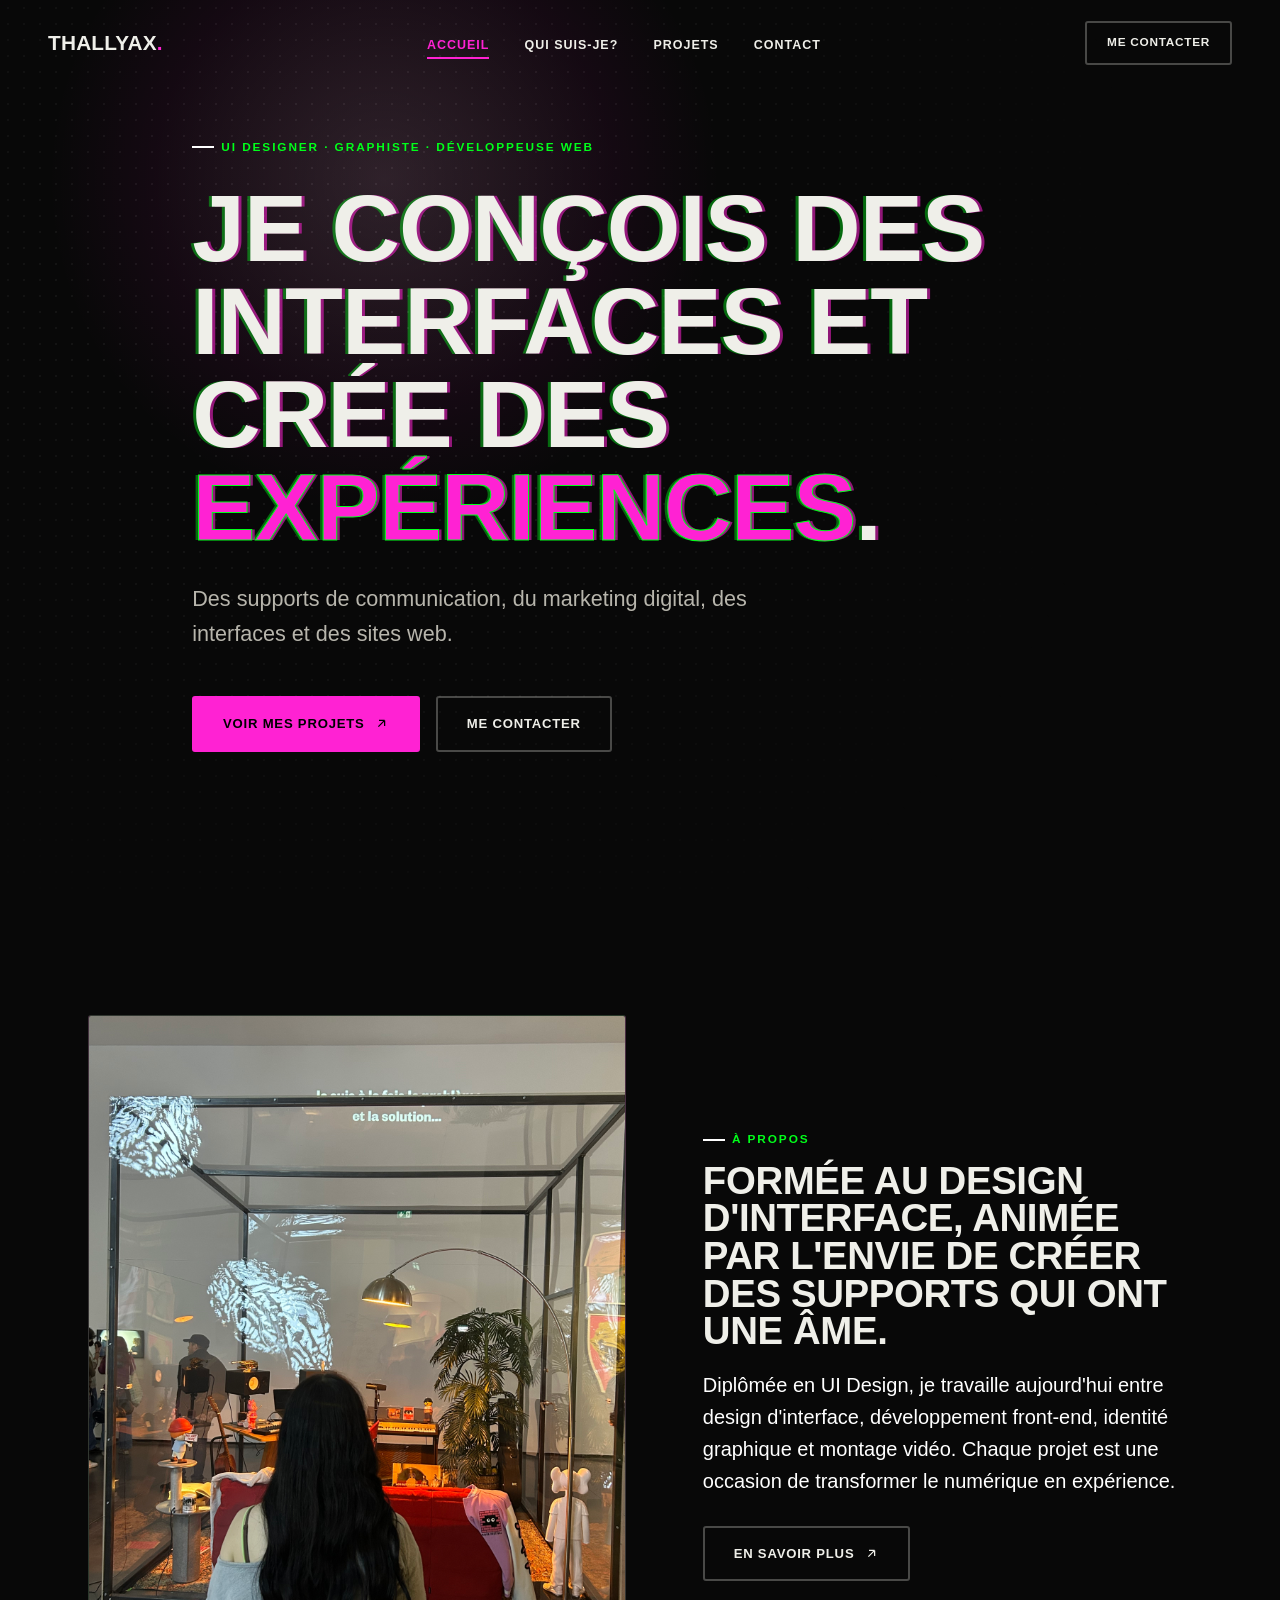
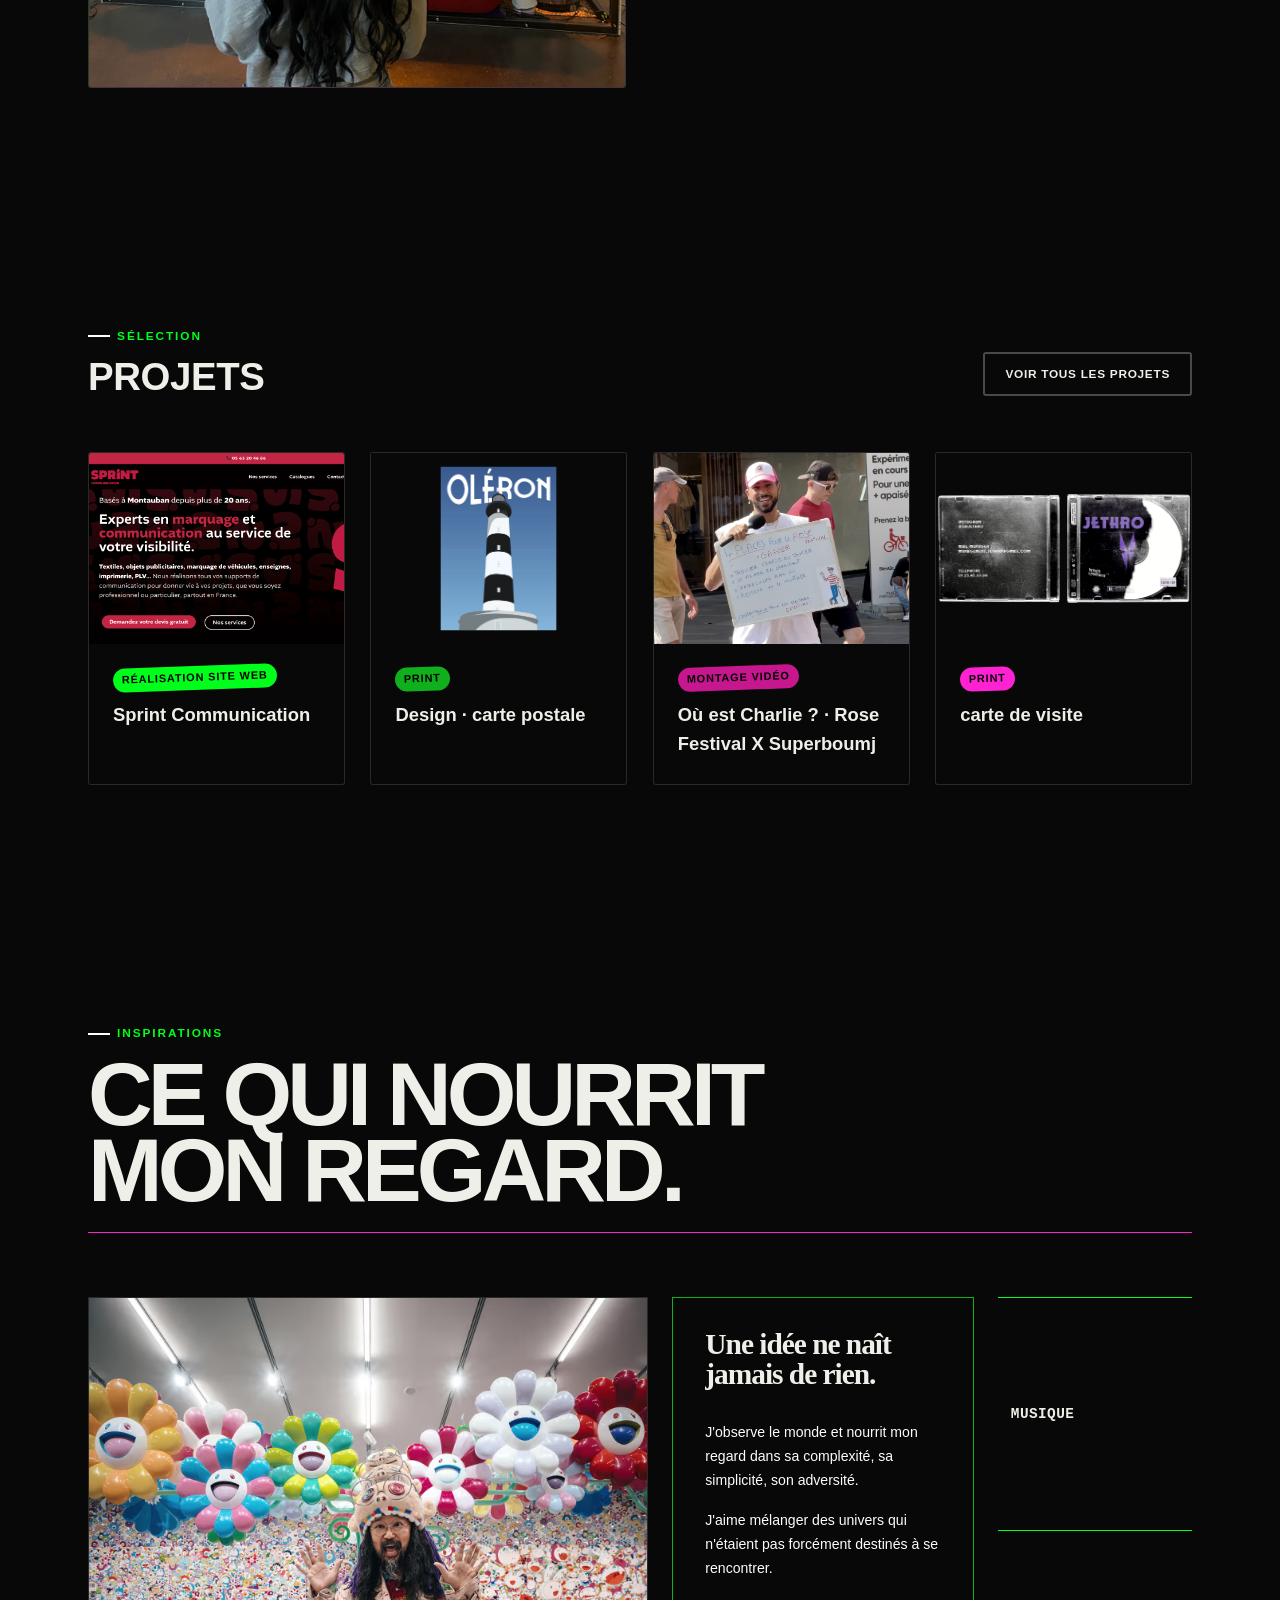
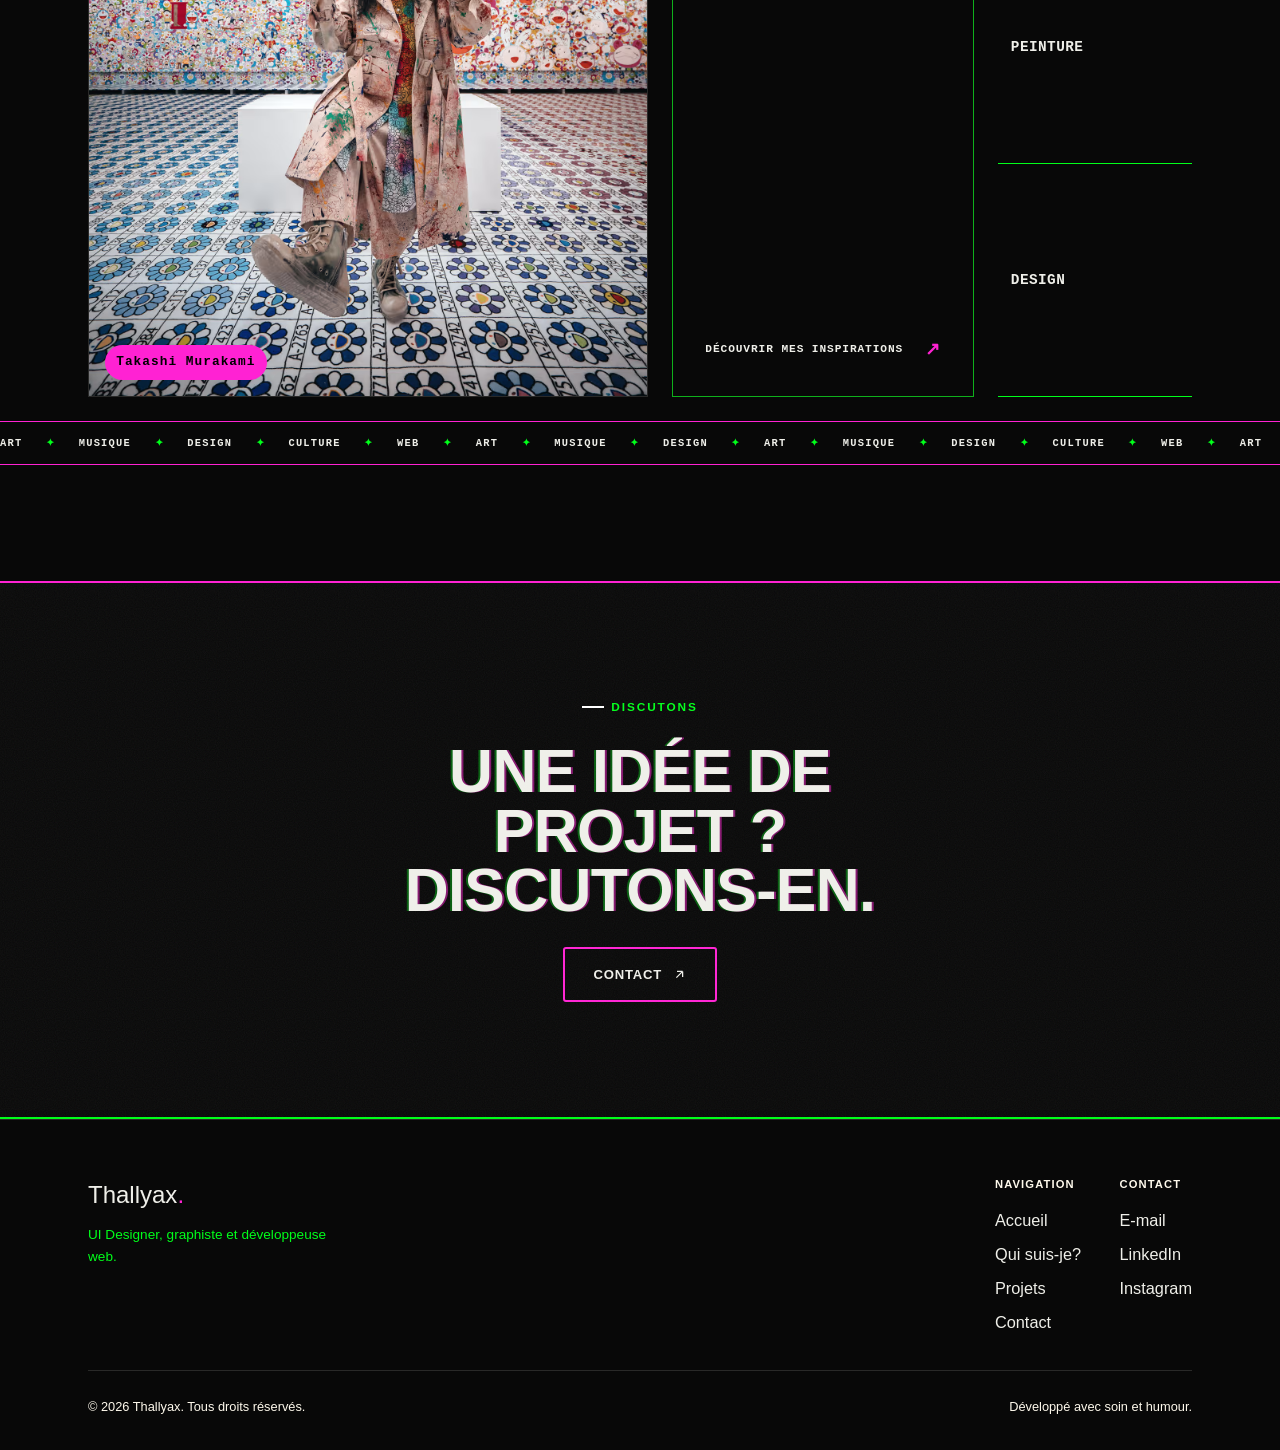
==== index.html @ d6ed9d8e "Initial commit" ====
<!doctype html>
<html lang="fr">
  <head>
    <meta charset="UTF-8" />
    <meta name="viewport" content="width=device-width, initial-scale=1.0" />
    <title>THALLYAX. — UI Designer & Créatrice digitale</title>
    <meta
      name="description"
      content="Portfolio de Thallyax, UI Designer, graphiste et développeuse web. Sites vitrines, identités visuelles, montage vidéo — je conçois des expériences digitales intuitives et vivantes."
    />
    <link rel="icon" href="data:," />
    <link rel="preconnect" href="https://fonts.googleapis.com" />
    <link rel="preconnect" href="https://fonts.gstatic.com" crossorigin />
    <link
      href="https://fonts.googleapis.com/css2?family=Fraunces:opsz,wght@9..144,400;9..144,500;9..144,600&family=Inter:wght@400;500;600;700&family=Space+Mono:wght@400;700&display=swap"
      rel="stylesheet"
    />
    <link rel="stylesheet" href="css/style.css" />
  </head>
  <body>
    <!-- ============================== NAVIGATION ============================== -->
    <header class="nav">
      <a href="index.html" class="nav-logo">THALLYAX<span>.</span></a>
      <nav aria-label="Navigation principale">
        <ul class="nav-links">
          <li><a href="index.html" aria-current="page">Accueil</a></li>
          <li><a href="qui-je-suis.html">Qui suis-je?</a></li>
          <li><a href="projets.html">Projets</a></li>
          <li><a href="contact.html">Contact</a></li>
        </ul>
      </nav>
      <div class="nav-cta">
        <a href="contact.html" class="btn btn-ghost btn-sm">Me contacter</a>
      </div>
      <button
        class="nav-burger"
        aria-label="Ouvrir le menu"
        aria-expanded="false"
      >
        <span></span><span></span><span></span>
      </button>
    </header>

    <main>
      <!-- ============================== HERO ============================== -->
      <section class="hero">
        <div class="hero-spotlight" aria-hidden="true"></div>
        <div class="wrap">
          <p class="eyebrow hero-kicker">
            UI Designer · Graphiste · Développeuse web
          </p>
          <h1 class="display hero-title">
            Je conçois des interfaces et crée des <em>expériences</em>.
          </h1>
          <p class="hero-sub">
            Des supports de communication, du marketing digital, des interfaces
            et des sites web.
          </p>
          <div class="hero-actions">
            <a href="projets.html" class="btn btn-primary">
              Voir mes projets
              <svg
                viewBox="0 0 24 24"
                fill="none"
                stroke="currentColor"
                stroke-width="2"
              >
                <path d="M7 17L17 7M17 7H8M17 7V16" />
              </svg>
            </a>
            <a href="contact.html" class="btn btn-ghost">Me contacter</a>
          </div>
        </div>
      </section>

      <!-- ============================== À PROPOS (résumé) ============================== -->
      <section data-reveal>
        <div class="wrap about-summary">
          <div class="about-summary-figure">
            <img
              src="assets/images/portrait.jpeg"
              alt="Portrait de Thallyax"
              class="about-summary-photo"
            />
          </div>
          <div>
            <p class="eyebrow">À propos</p>
            <h2
              class="display"
              style="font-size: var(--fs-h2); margin-top: 0.8rem"
            >
              Formée au design d'interface, animée par l'envie de créer des
              supports qui ont une âme.
            </h2>
            <p class="lede" style="margin-top: 1.2rem">
              Diplômée en UI Design, je travaille aujourd'hui entre design
              d'interface, développement front-end, identité graphique et
              montage vidéo. Chaque projet est une occasion de transformer le
              numérique en expérience.
            </p>
            <a
              href="qui-je-suis.html"
              class="btn btn-ghost"
              style="margin-top: 1.8rem"
            >
              En savoir plus
              <svg
                viewBox="0 0 24 24"
                fill="none"
                stroke="currentColor"
                stroke-width="2"
              >
                <path d="M7 17L17 7M17 7H8M17 7V16" />
              </svg>
            </a>
          </div>
        </div>
      </section>

      <section class="section-alt" data-reveal>
        <div class="wrap">
          <div class="section-head split">
            <div>
              <p class="eyebrow">Sélection</p>
              <h2
                class="display"
                style="font-size: var(--fs-h2); margin-top: 0.8rem"
              >
                Projets
              </h2>
            </div>
            <a href="projets.html" class="btn btn-ghost btn-sm"
              >Voir tous les projets</a
            >
          </div>

          <div class="grid-4" data-reveal-stagger>
            <a href="projets.html?cat=web" class="card">
              <div class="card-media">
                <img
                  loading="lazy"
                  src="assets/images/web-1.png"
                  alt=""
                  onerror="
                    this.parentElement.innerHTML =
                      '<span class=\'img-placeholder\'>Visuel projet<br>Site web 1</span>'
                  "
                />
              </div>
              <div class="card-body">
                <span class="card-cat">Réalisation site web</span>
                <h3 class="card-title">Sprint Communication</h3>
              </div>
            </a>
            <a href="projets.html?cat=graphisme" class="card">
              <div class="card-media">
                <img
                  loading="lazy"
                  src="assets/images/graph-4.png"
                  alt=""
                  onerror="
                    this.parentElement.innerHTML =
                      '<span class=\'img-placeholder\'>Visuel projet<br>Site web 2</span>'
                  "
                />
              </div>
              <div class="card-body">
                <span class="card-cat-print">Print</span>
                <h3 class="card-title">Design · carte postale</h3>
              </div>
            </a>
            <a href="projets.html?cat=video" class="card">
              <div class="card-media">
                <img
                  loading="lazy"
                  src="assets/images/video-1.jpg"
                  alt=""
                  onerror="
                    this.parentElement.innerHTML =
                      '<span class=\'img-placeholder\'>Visuel<br>projet graphique</span>'
                  "
                />
              </div>
              <div class="card-body">
                <span class="card-cat-montage">Montage vidéo</span>
                <h3 class="card-title">
                  Où est Charlie ? · Rose Festival X Superboumj
                </h3>
              </div>
            </a>
            <a href="projets.html?cat=special" class="card">
              <div class="card-media">
                <img
                  loading="lazy"
                  src="assets/images/special-1.png"
                  alt=""
                  onerror="
                    this.parentElement.innerHTML =
                      '<span class=\'img-placeholder\'>Visuel<br>projet spécial</span>'
                  "
                />
              </div>
              <div class="card-body">
                <span class="card-cat-cdv">Print</span>
                <h3 class="card-title">carte de visite</h3>
              </div>
            </a>
          </div>
        </div>
      </section>

      <!-- ============================== MON UNIVERS ============================== -->
      <section class="home-inspirations" data-reveal>
        <div class="wrap">
          <div class="home-insp-top">
            <div>
              <p class="eyebrow">Inspirations</p>

              <h2 class="display home-insp-title">
                Ce qui nourrit<br />
                mon regard.
              </h2>
            </div>
          </div>

          <div class="home-insp-content">
            <div class="home-insp-main">
              <img
                src="assets/images/insp-murakami.png"
                alt="Œuvre de Takashi Murakami"
                loading="lazy"
              />

              <span class="home-insp-label">Takashi Murakami</span>
            </div>
            <div class="home-insp-text">
              <p class="home-insp-kicker">Une idée ne naît jamais de rien.</p>

              <p>
                J'observe le monde et nourrit mon regard dans sa complexité, sa
                simplicité, son adversité.
              </p>

              <p>
                J'aime mélanger des univers qui n'étaient pas forcément destinés
                à se rencontrer.
              </p>

              <a href="qui-je-suis.html#mon-univers" class="home-insp-button">
                Découvrir mes inspirations
                <span>↗</span>
              </a>
            </div>

            <div class="home-insp-list">
              <div class="home-insp-ref">
                <strong>Musique</strong>
              </div>

              <div class="home-insp-ref">
                <strong>Peinture</strong>
              </div>

              <div class="home-insp-ref">
                <strong>Design</strong>
              </div>
            </div>
          </div>

          <div class="home-insp-marquee">
            <div>
              ART <span>✦</span> MUSIQUE <span>✦</span> DESIGN
              <span>✦</span> CULTURE <span>✦</span> WEB <span>✦</span> ART
              <span>✦</span> MUSIQUE <span>✦</span> DESIGN <span>✦</span> ART
              <span>✦</span> MUSIQUE <span>✦</span> DESIGN
              <span>✦</span> CULTURE <span>✦</span> WEB <span>✦</span> ART
              <span>✦</span> MUSIQUE <span>✦</span> DESIGN <span>✦</span> ART
              <span>✦</span> MUSIQUE <span>✦</span> DESIGN
              <span>✦</span> CULTURE <span>✦</span> WEB <span>✦</span> ART
              <span>✦</span> MUSIQUE <span>✦</span> DESIGN <span>✦</span> ART
              <span>✦</span> MUSIQUE <span>✦</span> DESIGN
              <span>✦</span> CULTURE <span>✦</span> WEB <span>✦</span> ART
              <span>✦</span> MUSIQUE <span>✦</span> DESIGN <span>✦</span>
            </div>
          </div>
        </div>
      </section>

      <!-- ============================== CONTACT RAPIDE ============================== -->
      <section class="section-dark grain" data-reveal>
        <div class="wrap cta-block">
          <p class="eyebrow">Discutons</p>
          <h2 class="display">Une idée de projet ?<br />Discutons-en.</h2>
          <a
            href="contact.html"
            class="btn btn-primary"
            style="background: var(--accent); color: var(--ink)"
          >
            Contact
            <svg
              viewBox="0 0 24 24"
              fill="none"
              stroke="currentColor"
              stroke-width="2"
            >
              <path d="M7 17L17 7M17 7H8M17 7V16" />
            </svg>
          </a>
        </div>
      </section>
    </main>

    <!-- ============================== FOOTER ============================== -->
    <footer class="footer">
      <div class="wrap">
        <div class="footer-top">
          <div>
            <p class="footer-logo">Thallyax<span>.</span></p>
            <p
              style="
                color: var(--green);
                font-size: 0.85rem;
                margin-top: 0.6rem;
                max-width: 32ch;
              "
            >
              UI Designer, graphiste et développeuse web.
            </p>
          </div>
          <div class="footer-links">
            <div class="footer-col">
              <h4>Navigation</h4>
              <ul>
                <li><a href="index.html">Accueil</a></li>
                <li><a href="qui-je-suis.html">Qui suis-je?</a></li>
                <li><a href="projets.html">Projets</a></li>
                <li><a href="contact.html">Contact</a></li>
              </ul>
            </div>
            <div class="footer-col">
              <h4>Contact</h4>
              <ul>
                <!-- 🔧 Remplacer par vos liens réels -->
                <li><a href="mailto:thallyaer@gmail.com">E-mail</a></li>
                <li>
                  <a
                    href="https://linkedin.com/in/thallya-romero"
                    target="_blank"
                    rel="noopener"
                    >LinkedIn</a
                  >
                </li>
                <li>
                  <a
                    href="https://instagram.com/thally4x"
                    target="_blank"
                    rel="noopener"
                    >Instagram</a
                  >
                </li>
              </ul>
            </div>
          </div>
        </div>
        <div class="footer-bottom">
          <span>© <span id="year"></span> Thallyax. Tous droits réservés.</span>
          <span>Développé avec soin et humour.</span>
        </div>
      </div>
    </footer>

    <script src="js/main.js"></script>
  </body>
</html>
---- css/style.css ----
/* -------------------------------------------------------------------- */
/* 1. VARIABLES                                                          */
/* -------------------------------------------------------------------- */
:root {
  /* Fonds */
  --bg: #080808;
  --bg-alt: #080808;
  --panel: #080808;
  --panel-2: #080808;

  /* Texte */
  --ink: #efefe9;
  --ink-soft: #b7b5ac;
  --gray: #fef9ec;
  --line: rgba(239, 239, 233, 0.14);
  --line-strong: rgba(239, 239, 233, 0.28);
  --white: #ffffff;
  --black: #000000;

  /* Accents  */
  --pink: #ff22d3;
  --pink-dim: #c6178f;
  --green: #00ff1a;
  --green-dim: #0fb01b;

  /* Typo */
  --font-display: "Patriot", sans-serif;
  --font-body: "Nunito Sans", sans-serif;

  /* Échelle */
  --fs-hero: clamp(2.8rem, 7.4vw, 6.6rem);
  --fs-h1: clamp(2.3rem, 4.8vw, 3.8rem);
  --fs-h2: clamp(1.7rem, 3vw, 2.5rem);
  --fs-body: 1.02rem;
  --fs-small: 0.85rem;

  --radius: 3px;
  --container: 1200px;
  --gutter: clamp(1.25rem, 5vw, 3rem);
  --section-pad: clamp(4rem, 9vw, 7.5rem);

  --ease: cubic-bezier(0.22, 0.68, 0.1, 1);
  --dur-s: 0.3s;
  --dur-m: 0.6s;
  --dur-l: 1s;
}

*,
*::before,
*::after {
  box-sizing: border-box;
}
html {
  scroll-behavior: smooth;
}
body {
  margin: 0;
  background: var(--bg);
  color: var(--ink);
  font-family: var(--font-body);
  font-size: var(--fs-body);
  line-height: 1.6;
  -webkit-font-smoothing: antialiased;
  overflow-x: hidden;
}
img {
  max-width: 100%;
  display: block;
}
a {
  color: inherit;
  text-decoration: none;
}
ul {
  list-style: none;
  margin: 0;
  padding: 0;
}
button {
  font-family: inherit;
  cursor: pointer;
  background: none;
  border: none;
  color: inherit;
}
input,
textarea {
  font-family: inherit;
  font-size: inherit;
}
h1,
h2,
h3,
h4,
p,
figure {
  margin: 0;
}

a:focus-visible,
button:focus-visible,
[tabindex]:focus-visible {
  outline: 2px solid var(--green);
  outline-offset: 3px;
}

::selection {
  background: var(--pink);
  color: var(--black);
}

/* -------------------------------------------------------------------- */
/* 3. TYPOGRAPHIE                                                        */
/* -------------------------------------------------------------------- */
.display {
  font-family: var(--font-display);
  font-weight: 700;
  text-transform: uppercase;
  letter-spacing: -0.01em;
  line-height: 0.98;
}
.eyebrow {
  font-family: var(--font-body);
  font-weight: 800;
  font-size: 0.74rem;
  text-transform: uppercase;
  letter-spacing: 0.16em;
  color: var(--green);
  display: inline-flex;
  align-items: center;
  gap: 0.6em;
}
.eyebrow::before {
  content: "";
  width: 22px;
  height: 2px;
  background: var(--white);
}
.lede {
  font-size: clamp(1.05rem, 1.6vw, 1.25rem);
  color: var(--white);
  font-weight: 500;
}
.text-gray {
  color: var(--gray);
}

/* -------------------------------------------------------------------- */
/* 4. LAYOUT UTILITAIRES                                                 */
/* -------------------------------------------------------------------- */
.wrap {
  max-width: var(--container);
  margin-inline: auto;
  padding-inline: var(--gutter);
}
section {
  padding-block: var(--section-pad);
}
.section-head {
  display: flex;
  flex-direction: column;
  gap: 0.9rem;
  margin-bottom: clamp(2.2rem, 5vw, 3.5rem);
  max-width: 640px;
}
.section-head.split {
  flex-direction: row;
  align-items: flex-end;
  justify-content: space-between;
  max-width: none;
  gap: 2rem;
  flex-wrap: wrap;
}

/* Grain — imite le bruit d'une sérigraphie sur fond sombre */
.grain {
  position: relative;
}
.grain::after {
  content: "";
  position: absolute;
  inset: 0;
  pointer-events: none;
  opacity: 0.06;
  mix-blend-mode: screen;
  background-image: url("data:image/svg+xml,%3Csvg xmlns='http://www.w3.org/2000/svg' width='120' height='120'%3E%3Cfilter id='n'%3E%3CfeTurbulence type='fractalNoise' baseFrequency='0.9' numOctaves='2' stitchTiles='stitch'/%3E%3C/filter%3E%3Crect width='100%25' height='100%25' filter='url(%23n)'/%3E%3C/svg%3E");
}

/* Boutons — coins francs, ombre portée "décalage d'impression" au survol */
.btn {
  display: inline-flex;
  align-items: center;
  gap: 0.6rem;
  padding: 0.95rem 1.8rem;
  border-radius: var(--radius);
  font-size: 0.82rem;
  font-weight: 800;
  text-transform: uppercase;
  letter-spacing: 0.06em;
  border: 2px solid transparent;
  transition:
    transform var(--dur-s) var(--ease),
    box-shadow var(--dur-s) var(--ease),
    background var(--dur-s),
    color var(--dur-s),
    border-color var(--dur-s);
}
.btn-primary {
  background: var(--pink);
  color: var(--black);
  border-color: var(--pink);
}
.btn-primary:hover {
  background: var(--bg);
  color: var(--pink);
  transform: translate(-3px, -3px);
  box-shadow: 4px 4px 0 var(--pink);
}
.btn-ghost {
  border-color: var(--line-strong);
  color: var(--ink);
}
.btn-ghost:hover {
  border-color: var(--green);
  color: var(--green);
  transform: translate(-3px, -3px);
  box-shadow: 4px 4px 0 var(--green);
}
.btn-on-dark {
  border-color: var(--line-strong);
  color: var(--ink);
}
.btn-sm {
  padding: 0.65rem 1.25rem;
  font-size: 0.74rem;
}

.btn-sm1 {
  padding: 0.65rem 1.25rem;
  font-size: 0.74rem;
  color: var(--black);
  background: var(--green);
  border-color: var(--green);
}

.btn-sm1:hover {
  background: var(--bg);
  color: var(--green);
  transform: translate(-3px, -3px);
  box-shadow: 4px 4px 0 var(--green);
}
.btn svg {
  width: 15px;
  height: 15px;
  transition: transform var(--dur-s) var(--ease);
}
.btn:hover svg {
  transform: translate(2px, -2px);
}

/* -------------------------------------------------------------------- */
/* 5. NAVIGATION                                                         */
/* -------------------------------------------------------------------- */
.nav {
  position: fixed;
  top: 0;
  left: 0;
  right: 0;
  z-index: 100;
  padding: 1.3rem var(--gutter);
  display: flex;
  align-items: center;
  justify-content: space-between;
  border-bottom: 1px solid transparent;
  transition:
    padding var(--dur-m) var(--ease),
    background var(--dur-m),
    border-color var(--dur-m);
}
.nav.is-scrolled {
  padding-block: 0.8rem;
  background: rgba(8, 8, 8, 0.88);
  backdrop-filter: blur(10px);
  border-bottom-color: var(--line);
}
.nav-logo {
  font-family: var(--font-display);
  font-size: 1.3rem;
  font-weight: 700;
  letter-spacing: 0.01em;
}
.nav-logo span {
  color: var(--pink);
}
.nav-links {
  display: flex;
  gap: 2.2rem;
  align-items: center;
}
.nav-links a {
  position: relative;
  font-weight: 800;
  font-size: 0.78rem;
  text-transform: uppercase;
  letter-spacing: 0.08em;
  padding-block: 0.3rem;
}
.nav-links a::after {
  content: "";
  position: absolute;
  left: 0;
  right: 0;
  bottom: -3px;
  height: 2px;
  background: var(--pink);
  transform: scaleX(0);
  transform-origin: left;
  transition: transform var(--dur-s) var(--ease);
}
.nav-links a:hover::after,
.nav-links a[aria-current="page"]::after {
  transform: scaleX(1);
}
.nav-links a[aria-current="page"] {
  color: var(--pink);
}

.nav-cta {
  display: flex;
  align-items: center;
  gap: 1.4rem;
}

.nav-burger {
  display: none;
  width: 34px;
  height: 34px;
  position: relative;
}
.nav-burger span {
  position: absolute;
  left: 6px;
  right: 6px;
  height: 2px;
  background: var(--ink);
  transition:
    transform var(--dur-s) var(--ease),
    opacity var(--dur-s),
    background var(--dur-s);
}
.nav-burger span:nth-child(1) {
  top: 11px;
}
.nav-burger span:nth-child(2) {
  top: 17px;
}
.nav-burger span:nth-child(3) {
  top: 23px;
}
.nav.is-open .nav-burger span {
  background: var(--pink);
}
.nav.is-open .nav-burger span:nth-child(1) {
  transform: translateY(6px) rotate(45deg);
}
.nav.is-open .nav-burger span:nth-child(2) {
  opacity: 0;
}
.nav.is-open .nav-burger span:nth-child(3) {
  transform: translateY(-6px) rotate(-45deg);
}

/* -------------------------------------------------------------------- */
/* 6. HERO + TICKER                                                      */
/* -------------------------------------------------------------------- */
.hero {
  position: relative;
  min-height: 100svh;
  display: flex;
  flex-direction: column;
  justify-content: center;
  padding-top: 6rem;
  background: var(--bg);
  isolation: isolate;
  overflow: hidden;
}
/* trame de points façon sérigraphie, très discrète */
.hero::before {
  content: "";
  position: absolute;
  inset: 0;
  z-index: -2;
  background-image: radial-gradient(
    rgba(239, 239, 233, 0.09) 1px,
    transparent 1px
  );
  background-size: 16px 16px;
  mask-image: radial-gradient(circle at 30% 30%, black, transparent 70%);
}
/* halo qui suit le curseur — lumière de scène à deux tons */
.hero-spotlight {
  position: absolute;
  inset: 0;
  z-index: -1;
  background:
    radial-gradient(
      560px circle at var(--x, 30%) var(--y, 20%),
      rgba(255, 34, 211, 0.16),
      transparent 60%
    ),
    radial-gradient(
      420px circle at var(--x, 30%) var(--y, 20%),
      rgba(0, 255, 26, 0.1),
      transparent 55%
    );
  transition: background 0.25s ease-out;
}
.hero-kicker {
  margin-bottom: 1.6rem;
}
.hero-title {
  font-size: var(--fs-hero);
  max-width: 17ch;
  text-shadow:
    3px 0 rgba(255, 34, 211, 0.55),
    -3px 0 rgba(0, 255, 26, 0.4);
}
.hero-title em {
  font-style: normal;
  color: var(--pink);
  -webkit-text-stroke: 1px var(--green);
}
.hero-sub {
  margin-top: 1.8rem;
  font-size: clamp(1.05rem, 1.7vw, 1.35rem);
  color: var(--ink-soft);
  max-width: 52ch;
  font-weight: 500;
}
.hero-actions {
  margin-top: 2.8rem;
  display: flex;
  gap: 1rem;
  flex-wrap: wrap;
}
.hero-scroll {
  position: absolute;
  bottom: 2.2rem;
  left: var(--gutter);
  display: flex;
  align-items: center;
  gap: 0.7rem;
  font-size: 0.7rem;
  font-weight: 800;
  text-transform: uppercase;
  letter-spacing: 0.12em;
  color: var(--gray);
}
.hero-scroll-line {
  width: 1px;
  height: 34px;
  background: var(--line);
  position: relative;
  overflow: hidden;
}
.hero-scroll-line::after {
  content: "";
  position: absolute;
  top: -100%;
  left: 0;
  width: 100%;
  height: 100%;
  background: var(--pink);
  animation: scrollLine 2.2s var(--ease) infinite;
}
@keyframes scrollLine {
  0% {
    top: -100%;
  }
  60% {
    top: 100%;
  }
  100% {
    top: 100%;
  }
}

/* Bandeau défilant — ticket de scène, façon backstage pass */
.ticker {
  background: var(--pink);
  color: var(--black);
  overflow: hidden;
  white-space: nowrap;
  border-block: 2px solid var(--black);
  transform: rotate(-1deg) scale(1.02);
}
.ticker-track {
  display: inline-flex;
  align-items: center;
  gap: 2.4rem;
  padding-block: 0.7rem;
  animation: tickerScroll 22s linear infinite;
}
.ticker-track span {
  font-family: var(--font-display);
  font-size: 1rem;
  letter-spacing: 0.02em;
  display: inline-flex;
  align-items: center;
  gap: 2.4rem;
}
@keyframes tickerScroll {
  from {
    transform: translateX(0);
  }
  to {
    transform: translateX(-50%);
  }
}

/* -------------------------------------------------------------------- */
/* 7. SECTIONS COMMUNES                                                  */
/* -------------------------------------------------------------------- */
.section-alt {
  background: var(--bg-alt);
}

/* Bloc CTA final — traitement le plus "accent" de la page, encadré net */
.section-dark {
  background: var(--panel);
  border-top: 2px solid var(--pink);
  border-bottom: 2px solid var(--green);
}

.about-summary {
  display: grid;
  grid-template-columns: 1.1fr 1fr;
  gap: clamp(2.5rem, 6vw, 6rem);
  align-items: center;
}
.about-summary-figure {
  aspect-ratio: 4/5;
  border-radius: var(--radius);
  overflow: hidden;
  background:
    linear-gradient(155deg, rgba(255, 34, 211, 0.16), rgba(0, 255, 26, 0.08)),
    var(--panel);
  display: flex;
  align-items: center;
  justify-content: center;
  border: 1px solid var(--line);
}
.about-summary-figure img {
  width: 100%;
  height: 100%;
  object-fit: cover;
}

.img-placeholder {
  font-weight: 800;
  font-size: 0.75rem;
  color: var(--ink-soft);
  text-align: center;
  padding: 1rem;
  text-transform: uppercase;
  letter-spacing: 0.06em;
}

/* CTA final */
.cta-block {
  text-align: center;
  display: flex;
  flex-direction: column;
  align-items: center;
  gap: 1.6rem;
}
.cta-block .display {
  font-size: var(--fs-h1);
  max-width: 16ch;
  text-shadow:
    2px 0 rgba(255, 34, 211, 0.5),
    -2px 0 rgba(0, 255, 26, 0.35);
}

/* -------------------------------------------------------------------- */
/* 8. CARTES / PROJETS                                                   */
/* -------------------------------------------------------------------- */
.grid-4 {
  display: grid;
  grid-template-columns: repeat(4, 1fr);
  gap: 1.6rem;
}
.grid-3 {
  display: grid;
  grid-template-columns: repeat(3, 1fr);
  gap: 1.8rem;
}
.grid-2 {
  display: grid;
  grid-template-columns: repeat(2, 1fr);
  gap: 2rem;
}

.card {
  display: flex;
  flex-direction: column;
  border-radius: var(--radius);
  overflow: hidden;
  background: var(--panel);
  border: 1px solid var(--line);
  transition:
    transform var(--dur-m) var(--ease),
    box-shadow var(--dur-m) var(--ease),
    border-color var(--dur-m);
}
.card:hover {
  transform: translate(-4px, -4px);
  border-color: var(--green);
  box-shadow: 6px 6px 0 var(--green);
}

.card-media {
  aspect-ratio: 4/3;
  position: relative;
  overflow: hidden;
  background: var(--panel-2);
}
.card-media img {
  width: 100%;
  height: 100%;
  object-fit: cover;
  filter: grayscale(0.25) contrast(1.05);
  transition:
    transform var(--dur-l) var(--ease),
    filter var(--dur-m) var(--ease);
}
.card:hover .card-media img {
  transform: scale(1.06);
  filter: grayscale(0) contrast(1.05);
}
.card-body {
  padding: 1.4rem 1.5rem 1.6rem;
  display: flex;
  flex-direction: column;
  gap: 0.6rem;
  flex: 1;
}

/* Étiquette "tampon" — remplace la pastille arrondie générique */
.card-cat {
  align-self: flex-start;
  font-weight: 800;
  font-size: 0.68rem;
  text-transform: uppercase;
  letter-spacing: 0.08em;
  color: var(--black);
  background: var(--green);
  padding: 0.2rem 0.55rem;
  border-radius: 20px;
  transform: rotate(-2deg);
}

.card-cat1 {
  align-self: flex-start;
  font-weight: 800;
  font-size: 0.68rem;
  text-transform: uppercase;
  letter-spacing: 0.08em;
  color: var(--black);
  background: var(--pink);
  padding: 0.2rem 0.55rem;
  border-radius: 20px;
  transform: rotate(-2deg);
}

.card-cat-print {
  align-self: flex-start;
  font-weight: 800;
  font-size: 0.68rem;
  text-transform: uppercase;
  letter-spacing: 0.08em;
  color: var(--black);
  background: var(--green-dim);
  padding: 0.2rem 0.55rem;
  border-radius: 20px;
  transform: rotate(-2deg);
}

.card-cat-montage {
  align-self: flex-start;
  font-weight: 800;
  font-size: 0.68rem;
  text-transform: uppercase;
  letter-spacing: 0.08em;
  color: var(--black);
  background: var(--pink-dim);
  padding: 0.2rem 0.55rem;
  border-radius: 20px;
  transform: rotate(-2deg);
}

.card-cat-cdv {
  align-self: flex-start;
  font-weight: 800;
  font-size: 0.68rem;
  text-transform: uppercase;
  letter-spacing: 0.08em;
  color: var(--black);
  background: var(--pink);
  padding: 0.2rem 0.55rem;
  border-radius: 20px;
  transform: rotate(-2deg);
}
.card-cat1B {
  align-self: flex-start;
  font-weight: 800;
  font-size: 0.68rem;
  text-transform: uppercase;
  letter-spacing: 0.08em;
  color: var(--black);
  background: var(--pink);
  padding: 0.2rem 0.55rem;
  border-radius: 20px;
  transform: rotate(-2deg);
}
.card-cat1B {
  align-self: flex-start;
  font-weight: 800;
  font-size: 0.68rem;
  text-transform: uppercase;
  letter-spacing: 0.08em;
  color: var(--black);
  background: var(--pink);
  padding: 0.2rem 0.55rem;
  border-radius: 20px;
  transform: rotate(-2deg);
}

.card-cats {
  align-self: flex-start;
  font-weight: 800;
  font-size: 0.68rem;
  text-transform: uppercase;
  letter-spacing: 0.08em;
  color: var(--black);
  background: var(--pink-dim);
  padding: 0.2rem 0.55rem;
  border-radius: 20px;
  transform: rotate(-2deg);
}

.card-cats {
  align-self: flex-start;
  font-weight: 800;
  font-size: 0.68rem;
  text-transform: uppercase;
  letter-spacing: 0.08em;
  color: var(--black);
  background: var(--pink-dim);
  padding: 0.2rem 0.55rem;
  border-radius: 20px;
  transform: rotate(-2deg);
}

.card-catf {
  align-self: flex-start;
  font-weight: 800;
  font-size: 0.68rem;
  text-transform: uppercase;
  letter-spacing: 0.08em;
  color: var(--black);
  background: var(--green-dim);
  padding: 0.2rem 0.55rem;
  border-radius: 20px;
  transform: rotate(-2deg);
}

.card-title {
  font-family: var(--font-display);
  font-size: 1.15rem;
  text-transform: none;
  letter-spacing: 0;
  font-weight: 700;
}
.card-desc {
  color: var(--ink-soft);
  font-size: 0.94rem;
  flex: 1;
}
.card-tech {
  display: flex;
  flex-wrap: wrap;
  gap: 0.5rem;
  margin-top: 0.4rem;
}
.tag {
  font-weight: 800;
  font-size: 0.66rem;
  text-transform: uppercase;
  letter-spacing: 0.04em;
  padding: 0.28rem 0.6rem;
  border-radius: 20px;
  border: 1px solid var(--line-strong);
  color: var(--ink-soft);
}
.card-actions {
  display: flex;
  gap: 1rem;
  margin-top: 0.9rem;
  flex-wrap: wrap;
}
.card-link {
  display: inline-flex;
  align-items: center;
  gap: 0.4rem;
  font-size: 0.82rem;
  font-weight: 800;
  text-transform: uppercase;
  letter-spacing: 0.03em;
  border-bottom: 2px solid var(--pink);
  padding-bottom: 2px;
}
.card-link:hover {
  color: var(--pink);
}
.card-link.muted {
  border-color: var(--line);
  color: var(--gray);
}

/* -------------------------------------------------------------------- */
/* 9. CONTACT — liens directs, sans formulaire                           */
/* -------------------------------------------------------------------- */
.contact-links {
  margin-top: 2.6rem;
  display: flex;
  flex-direction: column;
}
.contact-link {
  display: flex;
  align-items: center;
  justify-content: space-between;
  padding: 1.6rem 0;
  border-top: 1px solid var(--line);
  font-family: var(--font-display);
  font-size: clamp(1.3rem, 2.6vw, 1.9rem);
  text-transform: uppercase;
  font-weight: 00;
  transition:
    padding-left var(--dur-s) var(--ease),
    color var(--dur-s);
}
.contact-links .contact-link:last-child {
  border-bottom: 1px solid var(--line);
}
.contact-link:hover {
  padding-left: 0.8rem;
  color: var(--pink);
}
.contact-link-icon {
  font-size: 1.2rem;
  margin-right: 0.6rem;
}
.contact-link-arrow {
  transition: transform var(--dur-s) var(--ease);
  color: var(--green);
  font-family: var(--font-body);
}
.contact-link:hover .contact-link-arrow {
  transform: translateX(6px);
}

.contact-note {
  margin-top: 2.4rem;
  padding: 1.4rem 1.6rem;
  border: 1px dashed var(--line-strong);
  border-radius: var(--radius);
  color: var(--ink-soft);
  font-size: 0.92rem;
}

/* ==========================================================================
   INSPIRATIONS — moodboard qui s'assemble au scroll
   ========================================================================== */
.inspirations {
  background: var(--bg-alt);
  overflow: hidden;
}

.insp-title {
  font-size: clamp(3.2rem, 9vw, 7rem);
  text-shadow:
    3px 0 rgba(255, 34, 211, 0.55),
    -3px 0 rgba(0, 255, 26, 0.4);
  margin-top: 0.8rem;
}

.insp-intro {
  margin-top: 1.4rem;
  margin-bottom: clamp(3rem, 7vw, 5rem);
}

.insp-category {
  margin-bottom: clamp(3rem, 6vw, 4.5rem);
  font-weight: 800;
}
.insp-category:last-child {
  margin-bottom: 0;
}

.insp-label {
  display: inline-block;
  font-family: var(--font-display);
  font-size: clamp(1.4rem, 3vw, 2.1rem);
  text-transform: uppercase;
  color: var(--black);
  padding: 0.3rem 1rem;
  border-radius: 2px;
  transform: rotate(-2deg);
  margin-bottom: 1.8rem;
}
.insp-label--pink {
  background: var(--pink);
}
.insp-label--green {
  background: var(--green);
}

.insp-items {
  display: flex;
  flex-wrap: wrap;
  align-items: flex-start;
  gap: clamp(1.2rem, 3vw, 2.2rem);
}

.insp-item {
  margin: 0;
  width: clamp(140px, 18vw, 200px);
  border: 1px solid var(--line);
  border-radius: var(--radius);
  overflow: hidden;
  background: var(--panel);
  box-shadow: 5px 5px #dcdcda;

  /* état de départ : dispersé hors du collage */
  opacity: 0;
  transform: translate(var(--tx, 0), var(--ty, 50px)) rotate(0deg) scale(0.9);
  transition:
    opacity 0.8s var(--ease),
    transform 0.8s var(--ease);
  transition-delay: var(--d, 0s);
}
.insp-item[data-dir="tl"] {
  --tx: -70px;
  --ty: -50px;
}
.insp-item[data-dir="tr"] {
  --tx: 70px;
  --ty: -50px;
}
.insp-item[data-dir="bl"] {
  --tx: -70px;
  --ty: 50px;
}
.insp-item[data-dir="br"] {
  --tx: 70px;
  --ty: 50px;
}
.insp-item[data-dir="up"] {
  --tx: 0;
  --ty: 70px;
}
.insp-item[data-dir="down"] {
  --tx: 0;
  --ty: -70px;
}

.insp-item.is-in {
  opacity: 1;
  transform: translate(0, 0) rotate(var(--r, 0deg)) scale(1);
}
.insp-item:hover {
  transform: translate(0, 0) rotate(0deg) scale(1.04);
  z-index: 2;
}

.insp-item img {
  width: 100%;
  aspect-ratio: 1/1;
  object-fit: cover;
  filter: grayscale(0.25) contrast(1.05);
  display: block;
}
.insp-item figcaption {
  font-weight: 800;
  font-size: 0.78rem;
  text-transform: uppercase;
  letter-spacing: 0.03em;
  color: var(--ink);
  padding: 0.6rem 0.7rem;
  border-top: 1px solid var(--line);
}

@media (prefers-reduced-motion: reduce) {
  .insp-item {
    transition: none;
    opacity: 1;
    transform: none;
  }
}

@media (max-width: 620px) {
  .insp-items {
    gap: 1rem;
  }
  .insp-item {
    width: calc(50% - 0.5rem);
  }
}

/* -------------------------------------------------------------------- */
/* 10. FOOTER                                                            */
/* -------------------------------------------------------------------- */
.footer {
  background: var(--panel);
  color: var(--ink);
  padding-block: 3.5rem 2rem;
  border-top: 1px solid var(--line);
}
.footer-top {
  display: flex;
  justify-content: space-between;
  align-items: flex-start;
  gap: 2rem;
  flex-wrap: wrap;
  padding-bottom: 2.2rem;
  border-bottom: 1px solid var(--line);
}
.footer-logo {
  font-family: var(--font-display);
  font-size: 1.5rem;
  font-weight: 500;
}
.footer-logo span {
  color: var(--pink);
}
.footer-links {
  display: flex;
  gap: 2.4rem;
  flex-wrap: wrap;
}
.footer-col h4 {
  font-weight: 800;
  font-size: 0.7rem;
  text-transform: uppercase;
  letter-spacing: 0.1em;
  color: var(--gray);
  margin-bottom: 0.8rem;
}
.footer-col ul {
  display: flex;
  flex-direction: column;
  gap: 0.5rem;
}
.footer-col a:hover {
  color: var(--green);
}
.footer-bottom {
  padding-top: 1.6rem;
  display: flex;
  justify-content: space-between;
  font-size: 0.8rem;
  color: var(--gray);
  flex-wrap: wrap;
  gap: 0.6rem;
}

/* -------------------------------------------------------------------- */
/* 11. ANIMATIONS SCROLL / REVEAL                                        */
/* -------------------------------------------------------------------- */
/* =========================================================
   INSPIRATIONS — ACCUEIL
========================================================= */

.home-inspirations {
  padding-block: rem 9rem;
  overflow: hidden;
}

/* =========================================================
   HEADER
========================================================= */

.home-insp-top {
  display: flex;
  justify-content: space-between;
  align-items: flex-end;

  margin-bottom: 4rem;

  border-bottom: 1px solid var(--pink);
  padding-bottom: 1.5rem;
}

.home-insp-title {
  margin-top: 0.8rem;

  font-size: clamp(3.5rem, 7vw, 7rem);
  line-height: 0.85;
  letter-spacing: -0.055em;
}

.home-insp-title em {
  font-family: "Fraunces", serif;
  font-weight: 400;
  opacity: 0.45;
}

/* =========================================================
   CONTENT
========================================================= */

.home-insp-content {
  display: grid;

  grid-template-columns:
    minmax(280px, 1.3fr)
    minmax(240px, 0.7fr)
    minmax(180px, 0.45fr);

  gap: 1.5rem;

  align-items: stretch;
}

/* =========================================================
   IMAGE
========================================================= */

.home-insp-main {
  position: relative;

  min-height: 520px;

  overflow: hidden;

  background: var(--panel);

  border: 1px solid var(--line);
}

.home-insp-main img {
  width: 100%;
  height: 100%;

  object-fit: cover;

  display: block;

  filter: grayscale(0.15);

  transition:
    transform 0.8s var(--ease),
    filter 0.6s ease;
}

.home-insp-main:hover img {
  transform: scale(1.04);
  filter: grayscale(0);
}

.home-insp-label {
  position: absolute;

  left: 1rem;
  bottom: 1rem;

  padding: 0.45rem 0.7rem;

  background: var(--pink);
  color: var(--black);
  border-radius: 20px;

  font-family: "patriot", monospace;

  font-size: 0.8rem;
  font-weight: 700;

  letter-spacing: 0.08em;
}

/* =========================================================
   TEXTE
========================================================= */

.home-insp-text {
  display: flex;

  flex-direction: column;

  justify-content: center;

  padding: 2rem;

  background: var(--panel);

  border: 1px solid var(--green-dim);
}

.home-insp-kicker {
  margin-bottom: 2rem;

  font-family: "patriot", serif;
  font-weight: 700;

  font-size: clamp(1.5rem, 2.3vw, 2.2rem);

  line-height: 1;

  letter-spacing: -0.035em;
}

.home-insp-text > p:not(.home-insp-kicker) {
  margin-bottom: 1rem;

  color: rgb(255, 250, 255);

  font-size: 0.88rem;

  line-height: 1.7;
}

.home-insp-button {
  display: inline-flex;

  align-items: center;
  font-family: "nunito sans", monospace;

  justify-content: space-between;

  margin-top: auto;

  padding-top: 2rem;

  color: var(--ink);

  font-size: 0.7rem;

  font-weight: 800;

  text-transform: uppercase;

  letter-spacing: 0.08em;
}

.home-insp-button span {
  color: var(--pink);

  font-size: 1.1rem;

  transition: transform 0.3s var(--ease);
}

.home-insp-button:hover span {
  transform: translate(4px, -4px);
}

/* =========================================================
   REFERENCES
========================================================= */

.home-insp-list {
  display: flex;

  flex-direction: column;

  border-top: 1px solid var(--green);
}

.home-insp-ref {
  flex: 1;

  display: grid;
  font-family: "patriot", monospace;

  grid-template-columns: 35px 1fr;

  grid-template-rows: auto auto;

  align-content: center;

  padding: 1.2rem 0.8rem;

  border-bottom: 1px solid var(--green);

  transition:
    background 0.3s ease,
    padding 0.3s var(--ease);
}

.home-insp-ref:hover {
  padding-left: 1.2rem;
  background: var(--panel);
}

.home-insp-ref > span {
  grid-row: 1 / 3;

  font-family: "Space Mono", monospace;

  font-size: 0.58rem;

  color: var(--pink);

  padding-top: 0.15rem;
}

.home-insp-ref strong {
  font-size: 0.9rem;

  text-transform: uppercase;

  letter-spacing: 0.03em;
}

.home-insp-ref small {
  margin-top: 0.35rem;

  color: var(--gray);

  font-size: 0.65rem;
}

/* =========================================================
   MARQUEE
========================================================= */

.home-insp-marquee {
  width: 100vw;
  position: relative;
  left: 50%;
  right: 50%;
  margin-left: -50vw;
  margin-right: -50vw;

  margin-top: 1.5rem;
  overflow: hidden;
  border-top: 1px solid var(--pink);
  border-bottom: 1px solid var(--pink);
  padding: 0.8rem 0;
  white-space: nowrap;
}

.home-insp-marquee div {
  width: max-content;

  font-family: "patriot", monospace;

  font-size: 0.65rem;
  font-weight: 700;

  letter-spacing: 0.12em;

  animation: inspMarquee 20s linear infinite;
}

.home-insp-marquee span {
  color: var(--green);

  margin: 0 1rem;
}

@keyframes inspMarquee {
  from {
    transform: translateX(0);
  }

  to {
    transform: translateX(-30%);
  }
}

/* =========================================================
   RESPONSIVE
========================================================= */

@media (max-width: 900px) {
  .home-insp-content {
    grid-template-columns: 1fr 1fr;
  }

  .home-insp-main {
    min-height: 450px;
  }

  .home-insp-text {
    padding: 1.5rem;
  }

  .home-insp-list {
    grid-column: 1 / -1;

    display: grid;
    grid-template-columns: repeat(3, 1fr);
  }

  .home-insp-ref {
    border: 1px solid var(--line);
    border-right: #00ff1a;
    border-left: #00ff1a;
    border-bottom: 1px solid var(--green);
  }
}

@media (max-width: 600px) {
  .home-inspirations {
    padding-block: 6rem;
  }

  .home-insp-top {
    margin-bottom: 2rem;
  }

  .home-insp-index {
    display: none;
  }

  .home-insp-title {
    font-size: clamp(3rem, 15vw, 5rem);
  }

  .home-insp-content {
    display: flex;
    flex-direction: column;
  }

  .home-insp-main {
    height: 420px;
    min-height: 0;
  }

  .home-insp-text {
    min-height: 380px;
  }

  .home-insp-list {
    display: flex;
  }

  .home-insp-ref {
    min-height: 90px;
  }

  .home-insp-marquee {
    margin-top: 1rem;
  }
}

@media (prefers-reduced-motion: reduce) {
  .home-insp-marquee div {
    animation: none;
  }

  .home-insp-main img {
    transition: none;
  }
}

/* -------------------------------------------------------------------- */
/* 12. RESPONSIVE                                                        */
/* -------------------------------------------------------------------- */
@media (max-width: 1080px) {
  .grid-4 {
    grid-template-columns: repeat(2, 1fr);
  }
  .grid-3 {
    grid-template-columns: repeat(2, 1fr);
  }
}

@media (max-width: 860px) {
  .nav-links,
  .nav-cta .btn {
    display: none;
  }
  .nav-burger {
    display: block;
  }
  .nav.is-open .nav-links {
    display: flex;
    position: fixed;
    inset: 0;
    top: 64px;
    background: var(--bg);
    flex-direction: column;
    padding: 2.5rem var(--gutter);
    gap: 1.6rem;
    z-index: 90;
  }
  .nav.is-open .nav-links a {
    font-size: 1rem;
  }

  .about-summary {
    grid-template-columns: 1fr;
  }
  .about-summary-figure {
    order: -1;
    aspect-ratio: 16/13;
  }
  .about-summary-figure img {
    object-position: 80% 80%;
  }

  .grid-2 {
    grid-template-columns: 1fr;
  }
  .section-head.split {
    flex-direction: column;
    align-items: flex-start;
  }
}

@media (max-width: 620px) {
  .grid-4,
  .grid-3 {
    grid-template-columns: 1fr;
  }
  .footer-top {
    flex-direction: column;
  }
}

/* ==========================================================================
   13. PAGE "QUI JE SUIS" — présentation, CV
   ========================================================================== */
.profile-hero {
  display: grid;
  grid-template-columns: 0.85fr 1.15fr;
  gap: clamp(2.5rem, 6vw, 5rem);
  align-items: center;
  padding-top: 2rem;
}
.profile-figure {
  aspect-ratio: 4/2;
  border-radius: var(--radius);
  overflow: hidden;
  background:
    linear-gradient(155deg, rgba(255, 34, 211, 0.16), rgba(0, 255, 26, 0.08)),
    var(--panel);
  border: 1px solid var(--line);
  display: flex;
  align-items: center;
  justify-content: center;
}
.profile-figure img {
  width: 100%;
  height: 100%;
  object-fit: cover;
}
.profile-text .display {
  font-size: var(--fs-h1);
}
.profile-quote {
  margin-top: 2.8rem;
  padding-left: 1.2rem;
  border-left: 3px solid var(--pink);
  font-family: var(--font-display);
  font-size: 1.2rem;
  font-weight: 500;
  text-transform: none;
  letter-spacing: 0;
  color: #ffffff;
}
.parcours-list {
  margin-top: 3.2rem;
  display: flex;
  flex-direction: column;
}
.parcours-item {
  display: grid;
  grid-template-columns: 110px 1fr;
  gap: 1.2rem;
  padding-block: 1.1rem;
  border-top: 1px solid var(--line);
}
.parcours-item:last-child {
  border-bottom: 1px solid var(--line);
}
.parcours-date {
  font-weight: 800;
  font-size: 0.78rem;
  color: var(--green);
  text-transform: uppercase;
  letter-spacing: 0.05em;
}
.parcours-role {
  font-weight: 800;
}
.parcours-place {
  color: var(--gray);
  font-size: 0.9rem;
}

.cv-grid {
  display: grid;
  grid-template-columns: repeat(2, 1fr);
  gap: clamp(1.6rem, 4vw, 2.4rem);
  align-items: start;
}
.cv-option {
  display: flex;
  flex-direction: column;
  gap: 1rem;
  padding: 1.8rem;
  background: var(--panel);
  border: 1px solid var(--line);
  border-top: 3px solid var(--line-strong);
  border-radius: var(--radius);
  transition:
    transform var(--dur-m) var(--ease),
    border-color var(--dur-m);
}
.cv-option:hover {
  transform: translateY(-5px);
}
.cv-option--creative {
  border-top-color: var(--pink);
}
.cv-option--classic {
  border-top-color: var(--green);
}

.cv-badge {
  position: static;
}
.cv-badge--pink {
  background: var(--pink);
}

.cv-option-title {
  font-family: var(--font-display);
  font-size: 1.35rem;
  text-transform: uppercase;
}
.cv-option-desc {
  color: var(--ink-soft);
  font-size: 0.92rem;
}

.cv-frame--pink {
  box-shadow: 6px 6px 0 var(--pink);
}
.cv-frame--green {
  box-shadow: 6px 6px 0 var(--green);
}
.cv-frame iframe {
  width: 100%;
  height: 100%;
  border: 0;
  filter: invert(1) hue-rotate(180deg);
}

.cv-option .cv-actions {
  display: flex;
  gap: 0.8rem;
  margin-top: 0;
  flex-wrap: wrap;
}

/* ==========================================================================
   14. PAGE "PROJETS" — filtres, galerie, études de cas, bonus/lightbox
   ========================================================================== */
.page-header {
  padding-top: 8.5rem;
  padding-bottom: 2rem;
}
.filters {
  display: flex;
  gap: 0.7rem;
  flex-wrap: wrap;
  position: sticky;
  top: 0;
  z-index: 40;
  background: rgba(8, 8, 8, 0.92);
  backdrop-filter: blur(10px);
  padding-block: 1rem;
  margin-bottom: 1rem;
  border-bottom: 1px solid var(--line);
}
.filter-btn {
  padding: 0.55rem 1.1rem;
  border-radius: 20px;
  border: 1px solid var(--line-strong);
  font-weight: 800;
  font-size: 0.74rem;
  text-transform: uppercase;
  letter-spacing: 0.05em;
  transition: all var(--dur-s) var(--ease);
}
.filter-btn:hover {
  border-color: var(--green);
  color: var(--green);
}
.filter-btn.is-active {
  background: var(--pink);
  border-color: var(--pink);
  color: var(--black);
}

.project-group {
  padding-block: 3rem 1rem;
}
.project-group-head {
  display: flex;
  align-items: baseline;
  gap: 1rem;
  margin-bottom: 2rem;
}
.project-group-head .display {
  font-size: var(--fs-h2);
}
.project-group-count {
  font-weight: 800;
  font-size: 0.78rem;
  color: var(--gray);
  text-transform: uppercase;
}
.project-item[hidden] {
  display: none;
}

/* Études de cas — catégorie spéciale */
.case-card {
  display: grid;
  grid-template-columns: 1fr 1fr;
  border-radius: var(--radius);
  overflow: hidden;
  border: 1px solid var(--line);
  background: var(--panel);
}
.case-media {
  aspect-ratio: 4/3;
  background: var(--panel-2);
  overflow: hidden;
}
.case-media img {
  width: 100%;
  height: 100%;
  object-fit: cover;
  filter: grayscale(0.2);
}
.case-content {
  padding: 2.2rem;
  display: flex;
  flex-direction: column;
  gap: 0.9rem;
}
.case-content .card-desc {
  font-size: 0.96rem;
}

/* Vidéos */
.video-card .card-media {
  position: relative;
}
.video-play {
  position: absolute;
  inset: 0;
  display: flex;
  align-items: center;
  justify-content: center;
  background: rgba(8, 8, 8, 0.35);
  transition: background var(--dur-s);
}
.video-card:hover .video-play {
  background: rgba(8, 8, 8, 0.55);
}
.video-play span {
  width: 58px;
  height: 58px;
  border-radius: 50%;
  background: var(--pink);
  display: flex;
  align-items: center;
  justify-content: center;
  transition: transform var(--dur-s) var(--ease);
}
.video-card:hover .video-play span {
  transform: scale(1.08);
}

/* Bonus — grille façon Pinterest + lightbox */
.bonus-grid {
  columns: 4 220px;
  column-gap: 1.2rem;
}
.bonus-item {
  break-inside: avoid;
  margin-bottom: 1.2rem;
  border-radius: var(--radius);
  overflow: hidden;
  cursor: zoom-in;
  position: relative;
}

.bonus-item img.img-tall {
  aspect-ratio: 1/2;
  width: 100%;
  height: 100%;
  object-fit: cover;
  object-position: center;
}

.bonus-3 video {
  aspect-ratio: 3/4;
}

.bonus-item img,
.bonus-item video {
  width: 100%;
  display: block;
  filter: grayscale(0.3);
  transition:
    transform var(--dur-m) var(--ease),
    filter var(--dur-m);
}
.bonus-item:hover img {
  transform: scale(1.04);
  filter: grayscale(0);
}
.bonus-item .card-cat {
  position: absolute;
  left: 0.8rem;
  bottom: 0.8rem;
}
.bonus-item .card-cat1B {
  position: absolute;
  left: 0.8rem;
  bottom: 0.8rem;
}
.bonus-item .card-cats {
  position: absolute;
  left: 0.8rem;
  bottom: 0.8rem;
}

.bonus-item .card-catf {
  position: absolute;
  left: 0.8rem;
  bottom: 0.8rem;
}

.lightbox {
  position: fixed;
  inset: 0;
  background: rgba(0, 0, 0, 0.94);
  display: flex;
  align-items: center;
  justify-content: center;
  z-index: 200;
  opacity: 0;
  pointer-events: none;
  transition: opacity var(--dur-m) var(--ease);
}
.lightbox.is-open {
  opacity: 1;
  pointer-events: auto;
}
.lightbox img,
.lightbox video {
  max-width: 88vw;
  max-height: 84vh;
  border-radius: var(--radius);
  border: 2px solid var(--pink);
}
.lightbox-close {
  position: absolute;
  top: 1.6rem;
  right: 1.6rem;
  width: 44px;
  height: 44px;
  border-radius: 50%;
  background: rgba(255, 255, 255, 0.08);
  color: var(--ink);
  display: flex;
  align-items: center;
  justify-content: center;
  font-size: 1.4rem;
}
.lightbox-close:hover {
  background: var(--pink);
  color: var(--black);
}

/* ==========================================================================
   15. PAGE CONTACT
   ========================================================================== */
.contact-layout {
  padding-top: 8.5rem;
  max-width: 780px;
}

@media (max-width: 860px) {
  .profile-hero {
    grid-template-columns: 1fr;
    padding-top: 7rem;
  }
  .cv-frame iframe {
    width: 100%;
    height: 100%;
    border: 0;
    filter: invert(1) hue-rotate(180deg);
  }
  .case-card {
    grid-template-columns: 1fr;
  }
  .bonus-grid {
    columns: 2 200px;
  }
  .contact-layout {
    padding-top: 7rem;
  }
}
@media (max-width: 620px) {
  .parcours-item {
    grid-template-columns: 90px 1fr;
  }
  .contact-link {
    font-size: 1.2rem;
  }
}
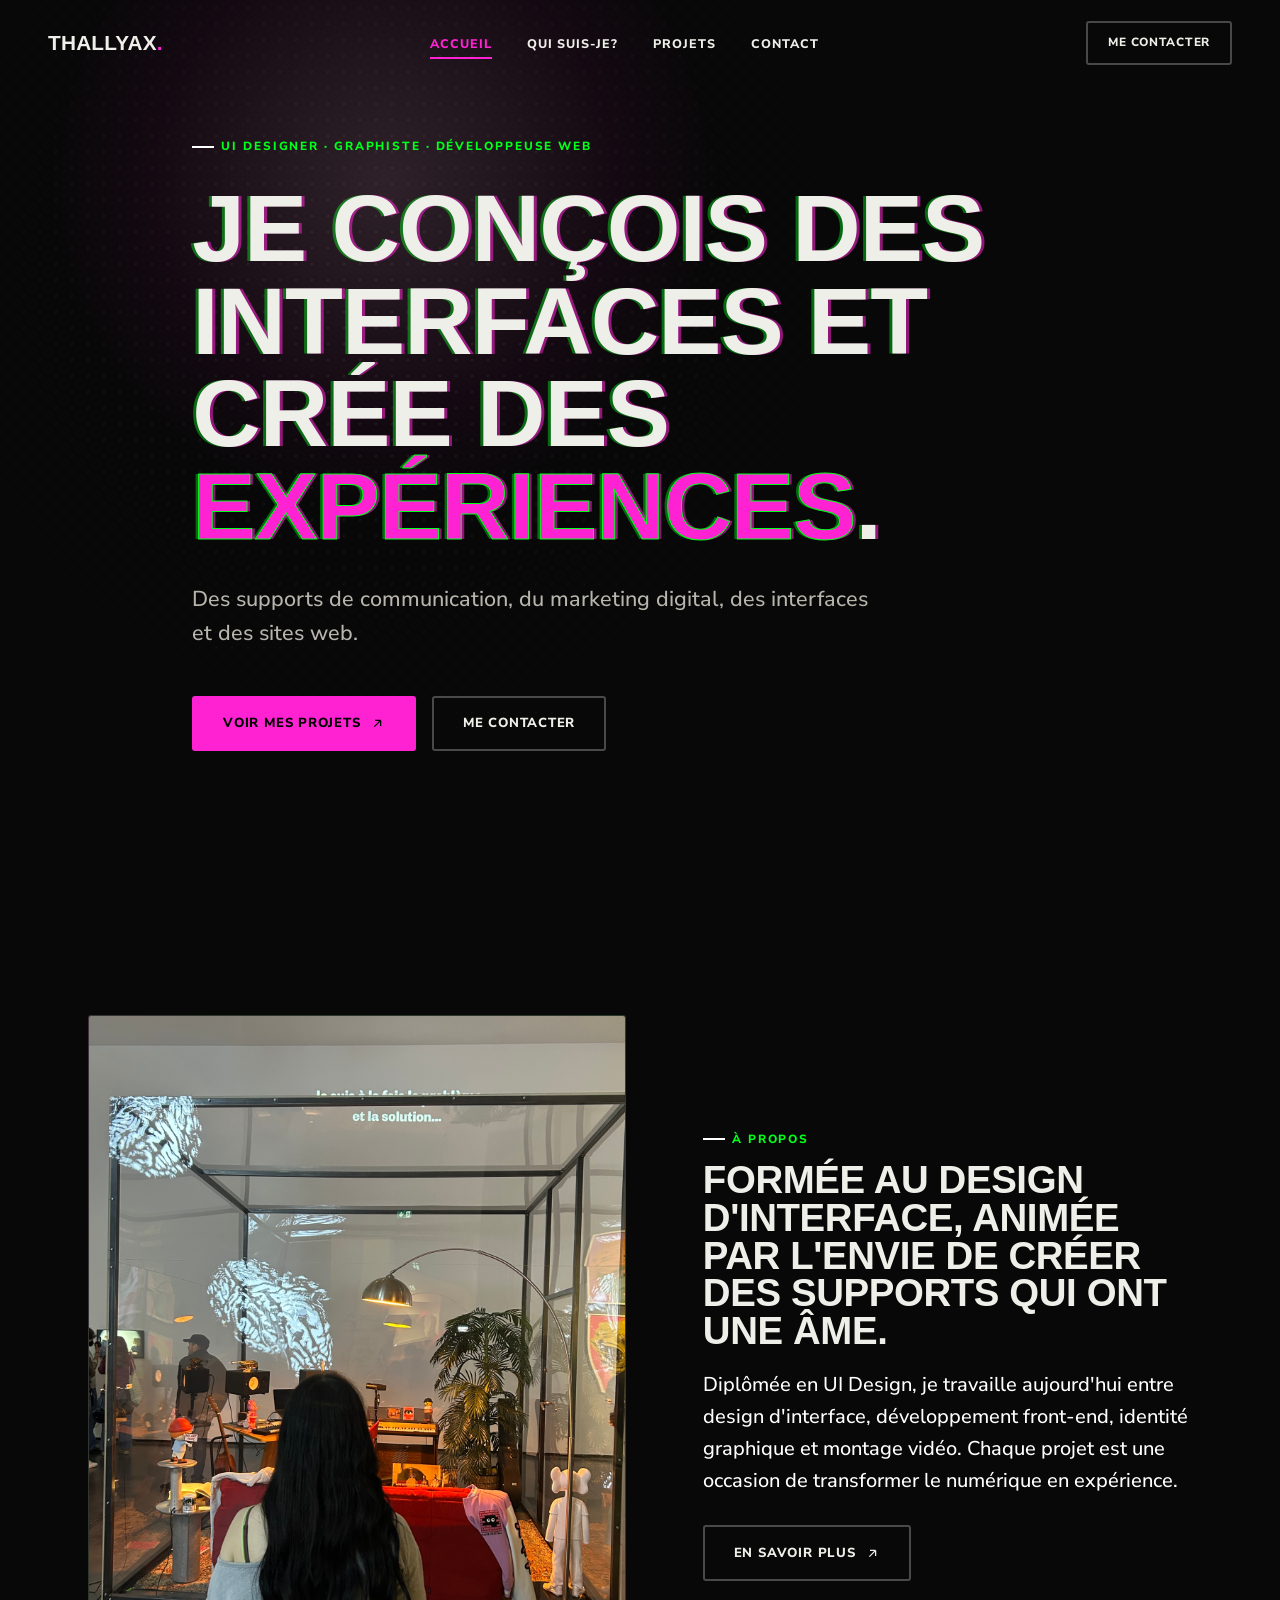
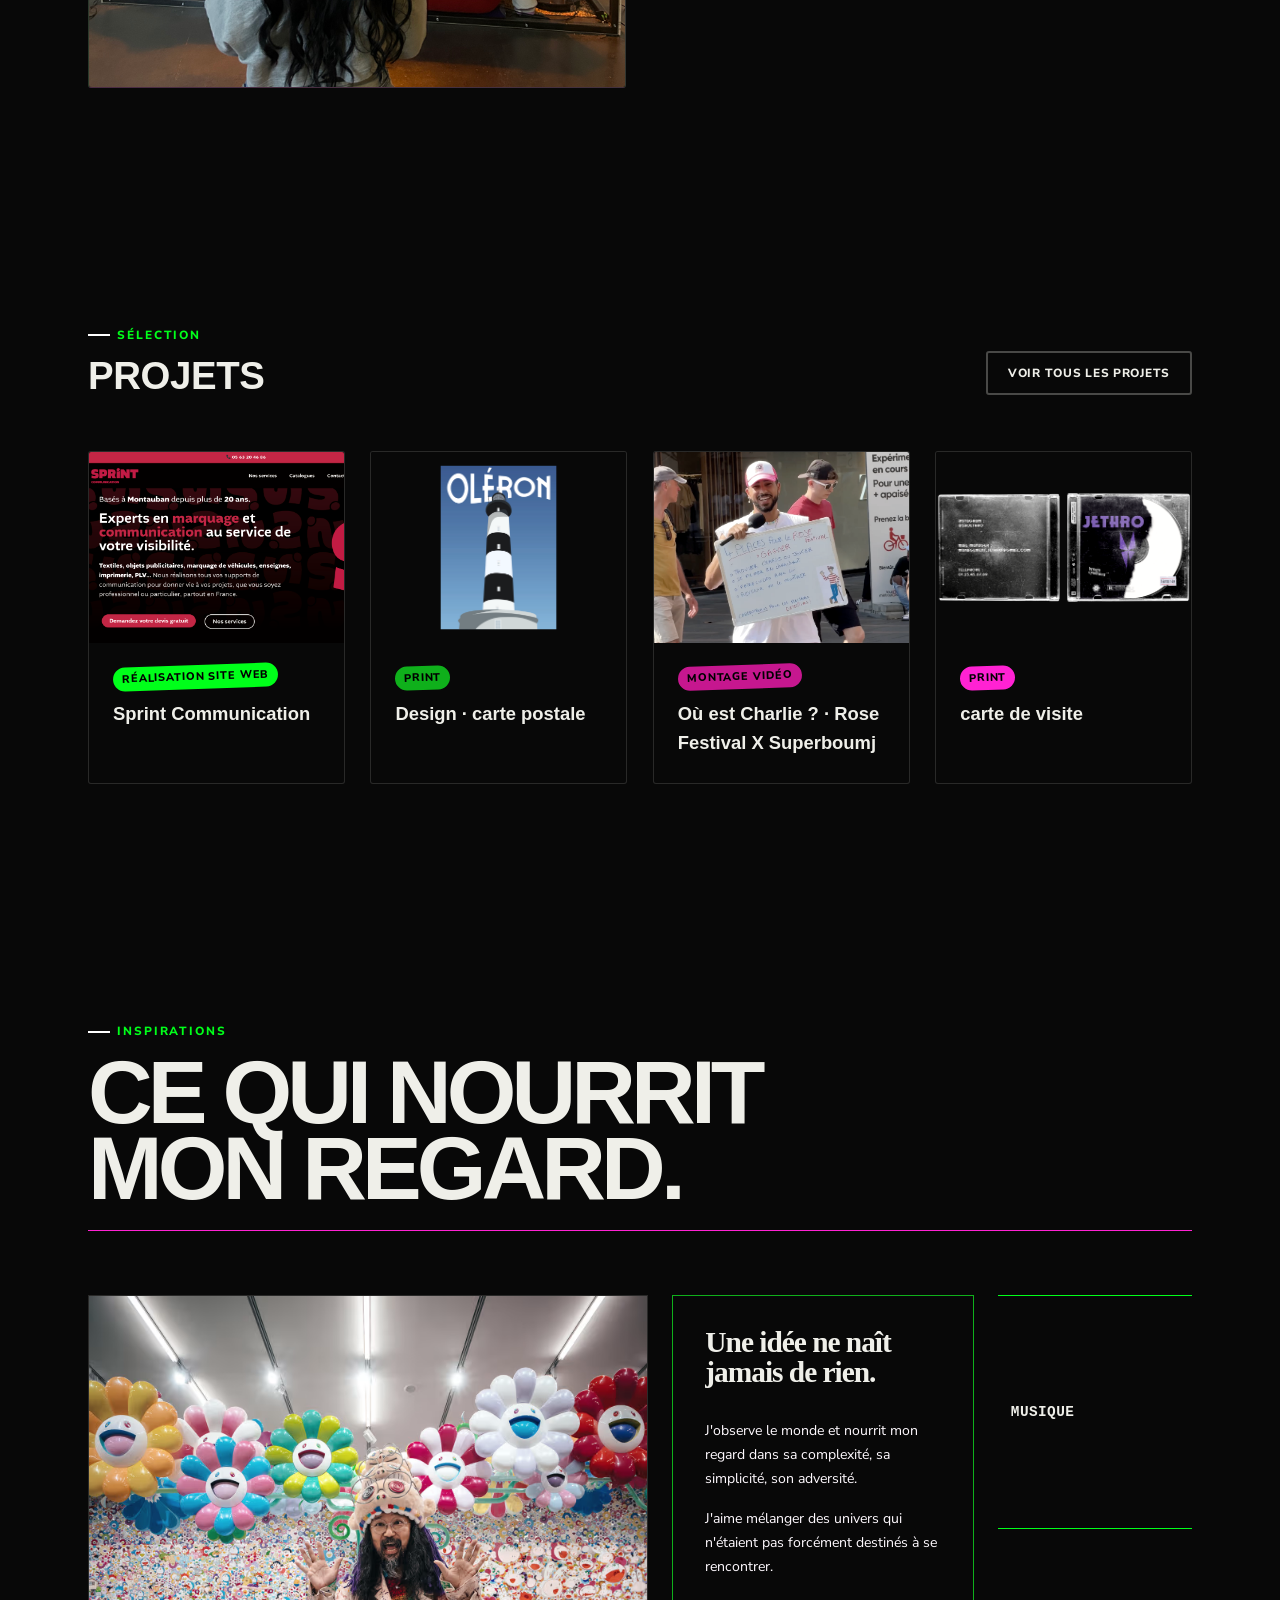
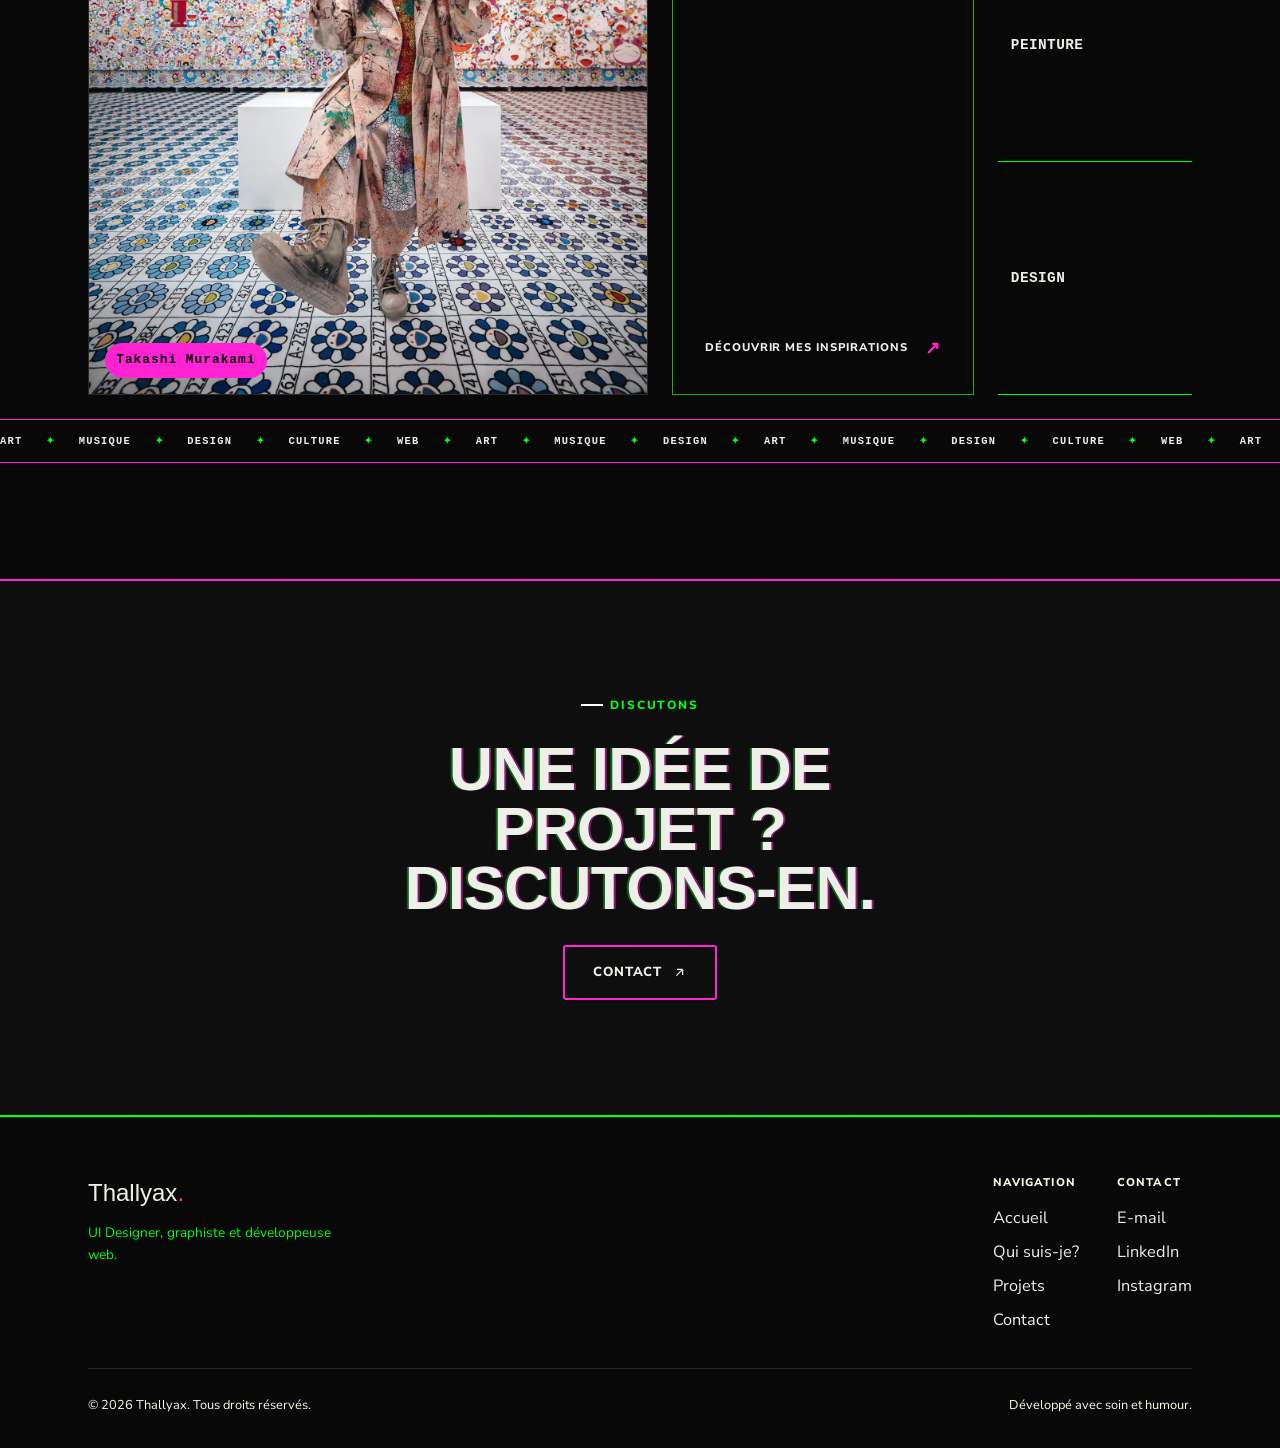
==== commit f9cccd07: "insert typo" ====
--- a/index.html
+++ b/index.html
@@ -11,8 +11,11 @@
     <link rel="icon" href="data:," />
     <link rel="preconnect" href="https://fonts.googleapis.com" />
     <link rel="preconnect" href="https://fonts.gstatic.com" crossorigin />
+    <link rel="preconnect" href="https://fonts.googleapis.com" />
+    <link rel="preconnect" href="https://fonts.gstatic.com" crossorigin />
+
     <link
-      href="https://fonts.googleapis.com/css2?family=Fraunces:opsz,wght@9..144,400;9..144,500;9..144,600&family=Inter:wght@400;500;600;700&family=Space+Mono:wght@400;700&display=swap"
+      href="https://fonts.googleapis.com/css2?family=Nunito+Sans:wght@200;300;400;500;600;700;800;900&display=swap"
       rel="stylesheet"
     />
     <link rel="stylesheet" href="css/style.css" />
--- a/css/style.css
+++ b/css/style.css
@@ -24,6 +24,13 @@
   --green-dim: #0fb01b;
 
   /* Typo */
+  @font-face {
+    font-family: "Patriot";
+    src: url("assets/fonts/Patriot-Normal.woff2") format("woff2");
+    font-weight: 400;
+    font-style: normal;
+    font-display: swap;
+  }
   --font-display: "Patriot", sans-serif;
   --font-body: "Nunito Sans", sans-serif;
 
@@ -1111,7 +1118,7 @@
 }
 
 .home-insp-title em {
-  font-family: "Fraunces", serif;
+  font-family: "nunito sans", serif;
   font-weight: 400;
   opacity: 0.45;
 }
@@ -1306,7 +1313,7 @@
 .home-insp-ref > span {
   grid-row: 1 / 3;
 
-  font-family: "Space Mono", monospace;
+  font-family: "patriot", monospace;
 
   font-size: 0.58rem;
 
@@ -1730,7 +1737,6 @@
   display: none;
 }
 
-/* Études de cas — catégorie spéciale */
 .case-card {
   display: grid;
   grid-template-columns: 1fr 1fr;
@@ -1743,7 +1749,11 @@
   aspect-ratio: 4/3;
   background: var(--panel-2);
   overflow: hidden;
-}
+  display: flex;
+  align-items: center;
+  justify-content: center;
+}
+
 .case-media img {
   width: 100%;
   height: 100%;
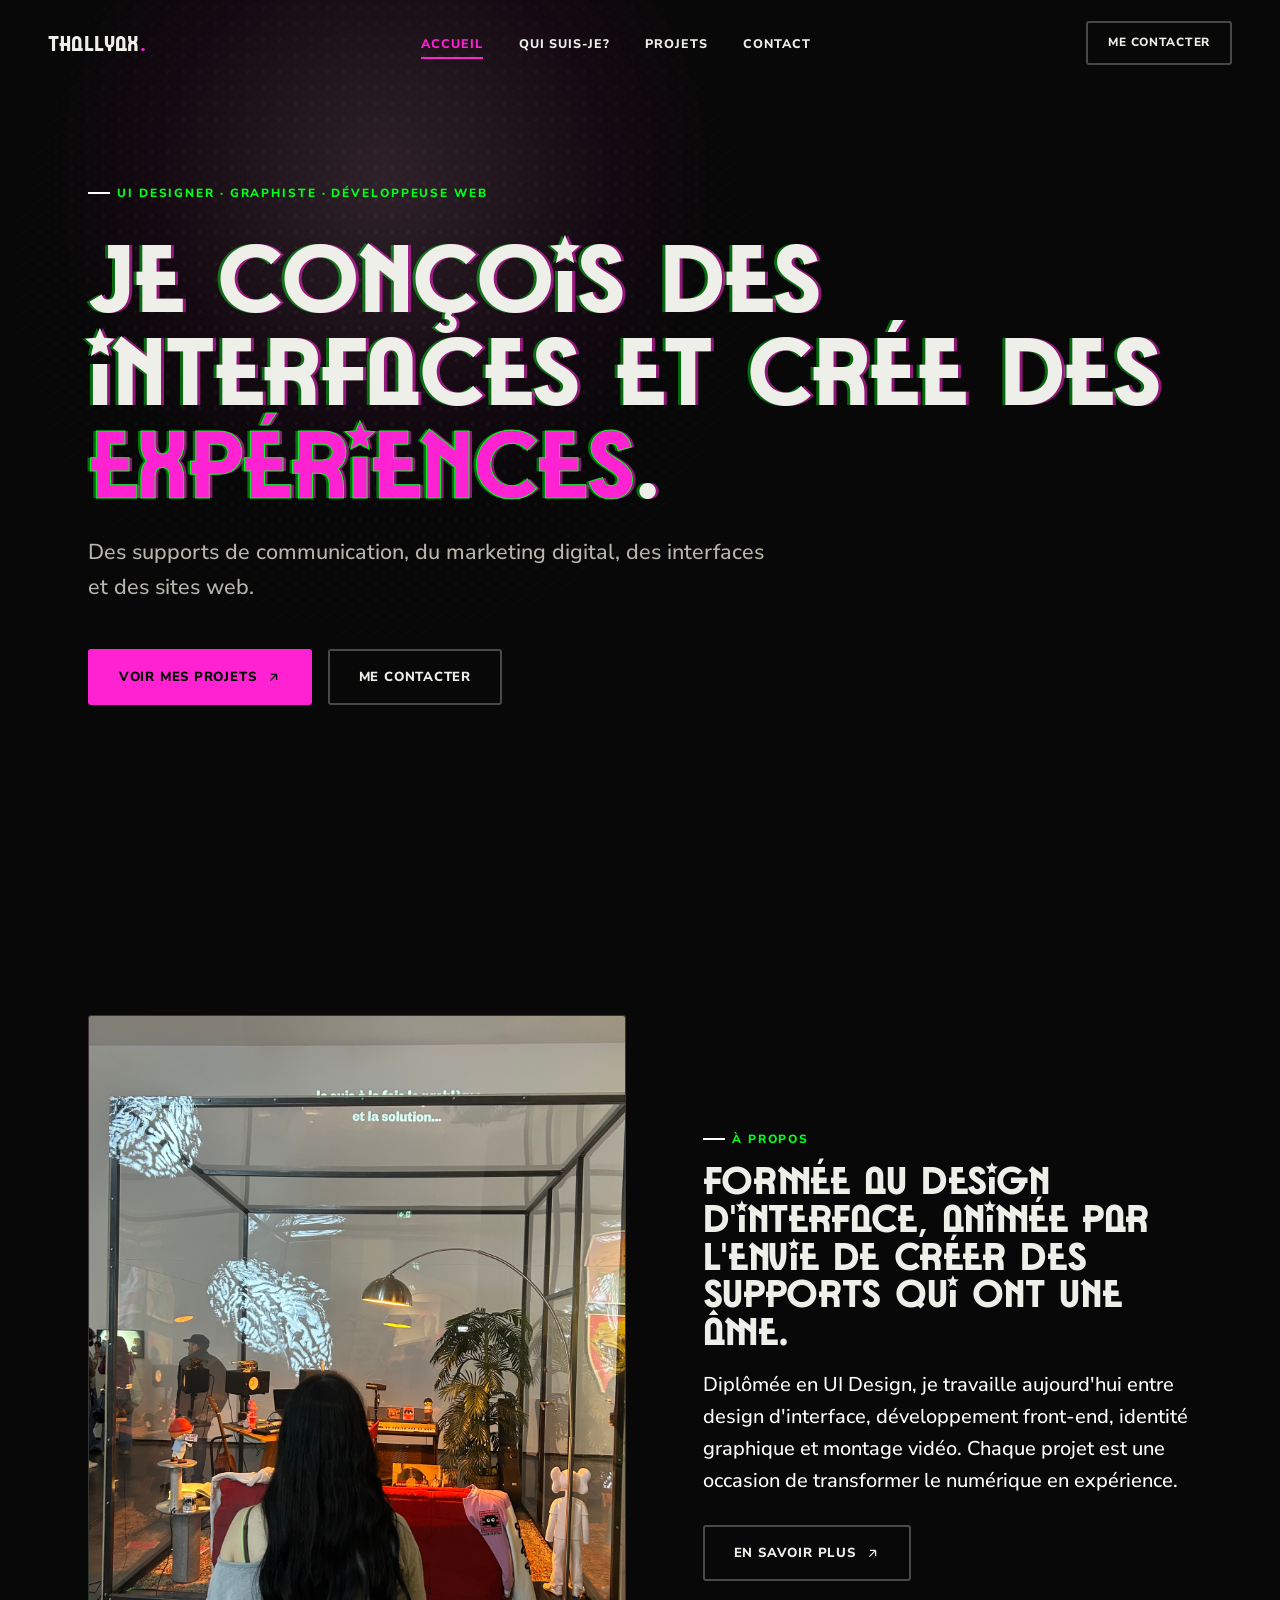
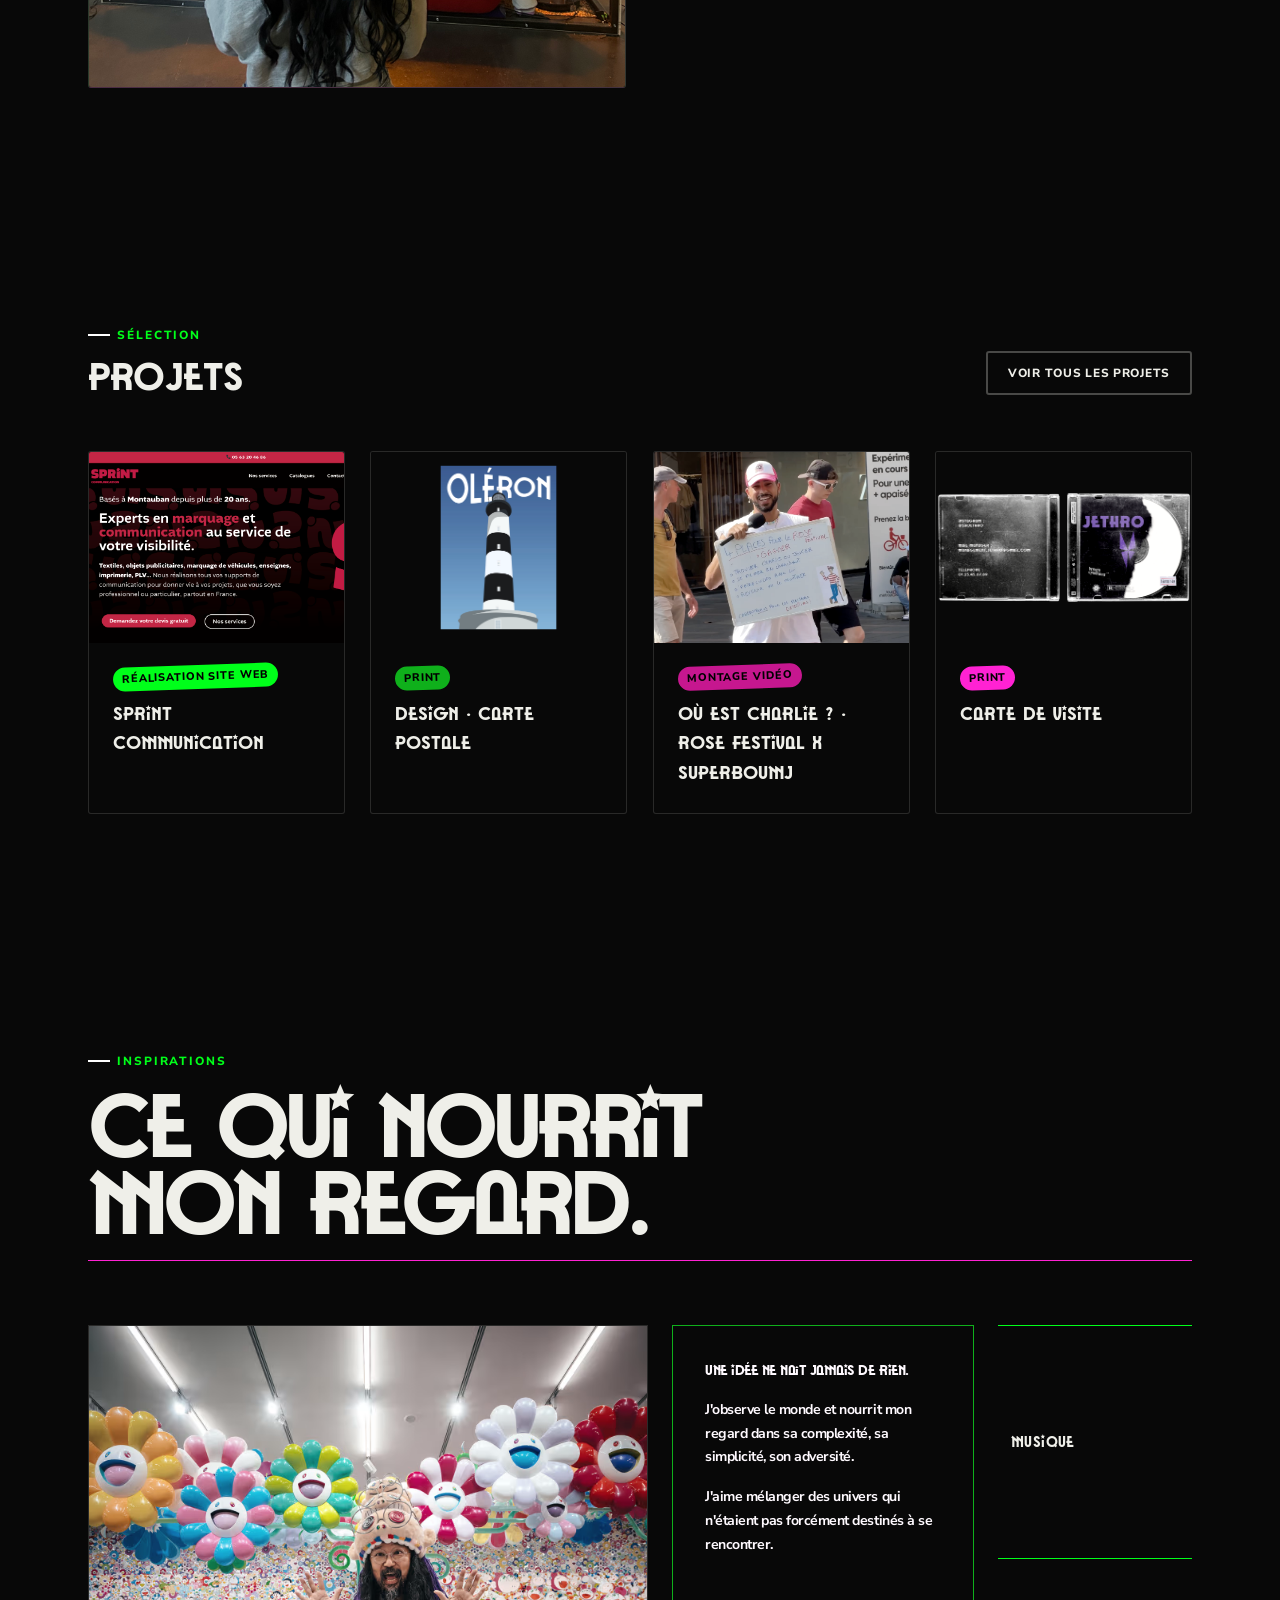
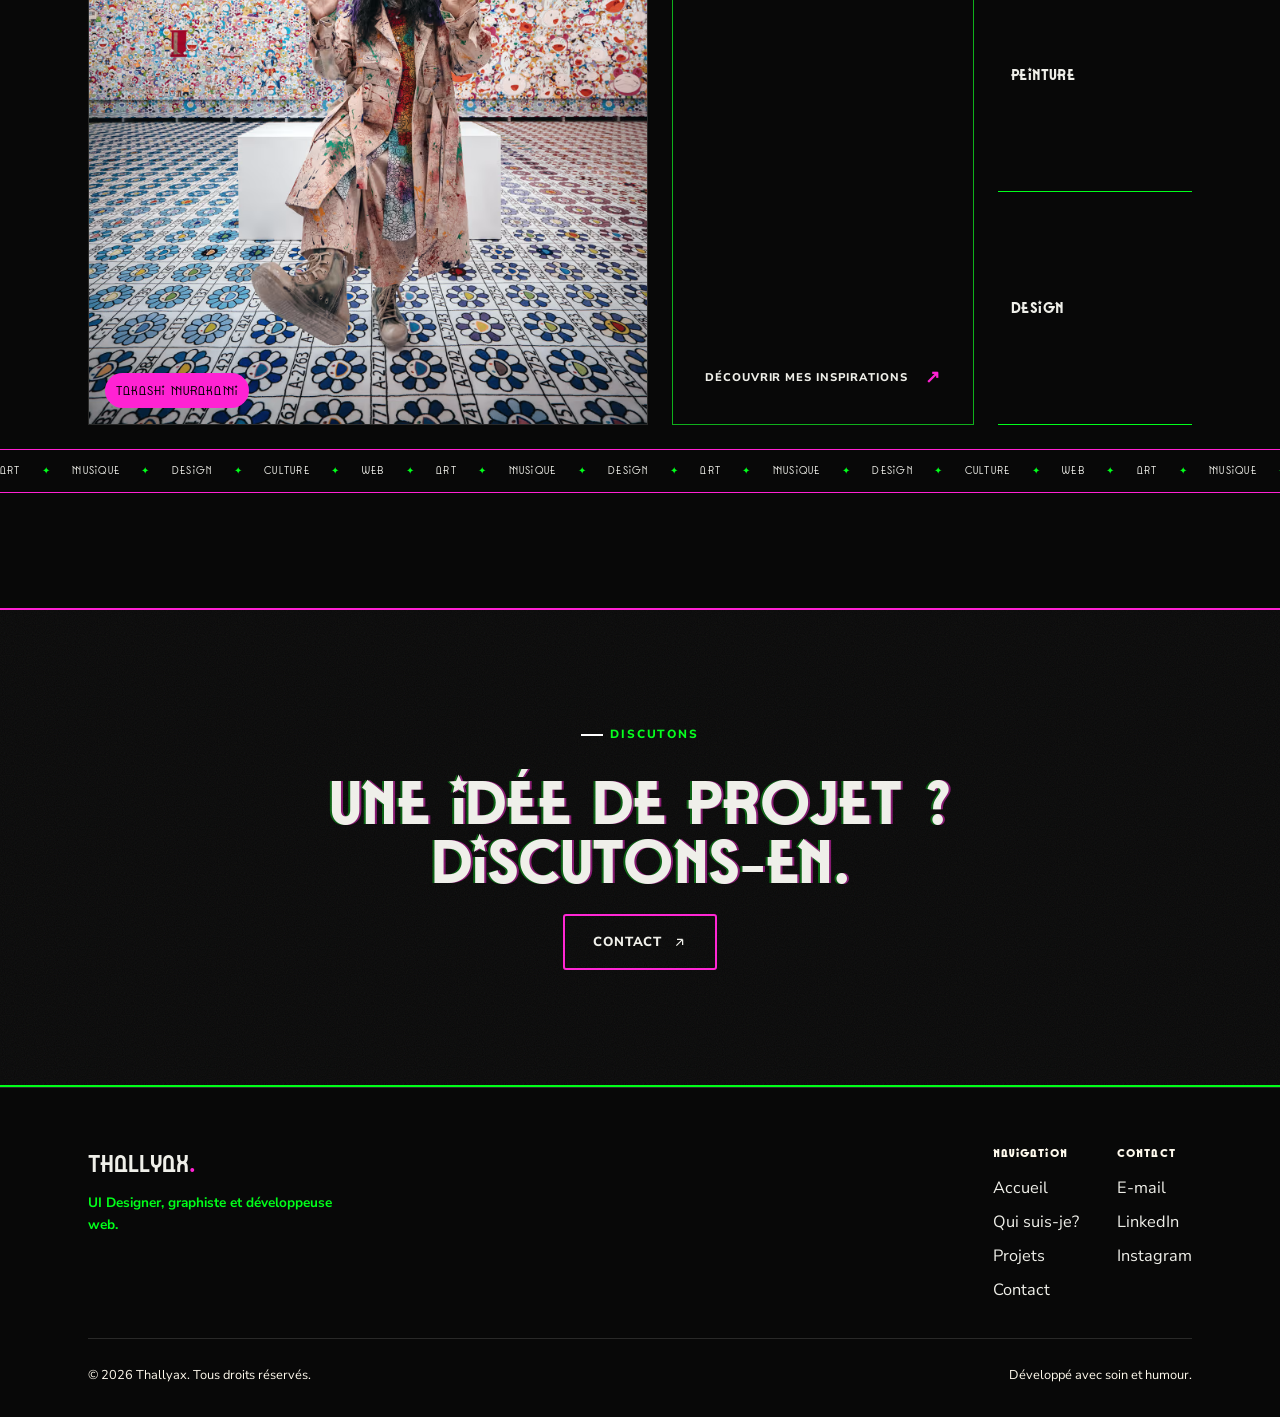
==== commit deb2ef80: "correction erreus syntaxes typos" ====
--- a/index.html
+++ b/index.html
@@ -237,14 +237,16 @@
               <span class="home-insp-label">Takashi Murakami</span>
             </div>
             <div class="home-insp-text">
-              <p class="home-insp-kicker">Une idée ne naît jamais de rien.</p>
-
-              <p>
+              <p class="home-insp-kicker-test">
+                Une idée ne naît jamais de rien.
+              </p>
+
+              <p class="home-insp-kicker-test2">
                 J'observe le monde et nourrit mon regard dans sa complexité, sa
                 simplicité, son adversité.
               </p>
 
-              <p>
+              <p class="home-insp-kicker-test2">
                 J'aime mélanger des univers qui n'étaient pas forcément destinés
                 à se rencontrer.
               </p>
--- a/css/style.css
+++ b/css/style.css
@@ -1,6 +1,55 @@
 /* -------------------------------------------------------------------- */
 /* 1. VARIABLES                                                          */
 /* -------------------------------------------------------------------- */
+
+@font-face {
+  font-family: "Patriot";
+  src: url("../assets/fonts/Patriot-Light.woff2") format("woff2");
+  font-weight: 300;
+  font-style: normal;
+  font-display: swap;
+}
+
+@font-face {
+  font-family: "Patriot";
+  src: url("../assets/fonts/Patriot-Normal.woff2") format("woff2");
+  font-weight: 400;
+  font-style: normal;
+  font-display: swap;
+}
+
+@font-face {
+  font-family: "Patriot";
+  src: url("../assets/fonts/Patriot-Medium.woff2") format("woff2");
+  font-weight: 500;
+  font-style: normal;
+  font-display: swap;
+}
+
+@font-face {
+  font-family: "Patriot";
+  src: url("../assets/fonts/Patriot-Bold.woff2") format("woff2");
+  font-weight: 700;
+  font-style: normal;
+  font-display: swap;
+}
+
+@font-face {
+  font-family: "Patriot";
+  src: url("../assets/fonts/Patriot-UltraBold.woff2") format("woff2");
+  font-weight: 800;
+  font-style: normal;
+  font-display: swap;
+}
+
+@font-face {
+  font-family: "Patriot";
+  src: url("../assets/fonts/Patriot-Black.woff2") format("woff2");
+  font-weight: 900;
+  font-style: normal;
+  font-display: swap;
+}
+
 :root {
   /* Fonds */
   --bg: #080808;
@@ -24,13 +73,7 @@
   --green-dim: #0fb01b;
 
   /* Typo */
-  @font-face {
-    font-family: "Patriot";
-    src: url("assets/fonts/Patriot-Normal.woff2") format("woff2");
-    font-weight: 400;
-    font-style: normal;
-    font-display: swap;
-  }
+
   --font-display: "Patriot", sans-serif;
   --font-body: "Nunito Sans", sans-serif;
 
@@ -99,9 +142,16 @@
 h2,
 h3,
 h4,
-p,
 figure {
   margin: 0;
+  font-family: var(--font-display);
+  font-weight: 700;
+}
+
+p {
+  margin: 0;
+  font-family: var(--font-body);
+  font-weight: 700;
 }
 
 a:focus-visible,
@@ -143,11 +193,14 @@
   height: 2px;
   background: var(--white);
 }
+
 .lede {
+  font-family: var(--font-body);
   font-size: clamp(1.05rem, 1.6vw, 1.25rem);
   color: var(--white);
   font-weight: 500;
 }
+
 .text-gray {
   color: var(--gray);
 }
@@ -439,6 +492,7 @@
 }
 .hero-sub {
   margin-top: 1.8rem;
+  font-family: var(--font-body);
   font-size: clamp(1.05rem, 1.7vw, 1.35rem);
   color: var(--ink-soft);
   max-width: 52ch;
@@ -492,39 +546,6 @@
   }
 }
 
-/* Bandeau défilant — ticket de scène, façon backstage pass */
-.ticker {
-  background: var(--pink);
-  color: var(--black);
-  overflow: hidden;
-  white-space: nowrap;
-  border-block: 2px solid var(--black);
-  transform: rotate(-1deg) scale(1.02);
-}
-.ticker-track {
-  display: inline-flex;
-  align-items: center;
-  gap: 2.4rem;
-  padding-block: 0.7rem;
-  animation: tickerScroll 22s linear infinite;
-}
-.ticker-track span {
-  font-family: var(--font-display);
-  font-size: 1rem;
-  letter-spacing: 0.02em;
-  display: inline-flex;
-  align-items: center;
-  gap: 2.4rem;
-}
-@keyframes tickerScroll {
-  from {
-    transform: translateX(0);
-  }
-  to {
-    transform: translateX(-50%);
-  }
-}
-
 /* -------------------------------------------------------------------- */
 /* 7. SECTIONS COMMUNES                                                  */
 /* -------------------------------------------------------------------- */
@@ -852,7 +873,7 @@
   font-family: var(--font-display);
   font-size: clamp(1.3rem, 2.6vw, 1.9rem);
   text-transform: uppercase;
-  font-weight: 00;
+  font-weight: 700;
   transition:
     padding-left var(--dur-s) var(--ease),
     color var(--dur-s);
@@ -918,6 +939,7 @@
 .insp-label {
   display: inline-block;
   font-family: var(--font-display);
+  font-weight: 400;
   font-size: clamp(1.4rem, 3vw, 2.1rem);
   text-transform: uppercase;
   color: var(--black);
@@ -1118,7 +1140,7 @@
 }
 
 .home-insp-title em {
-  font-family: "nunito sans", serif;
+  font-family: var(--font-body);
   font-weight: 400;
   opacity: 0.45;
 }
@@ -1188,10 +1210,9 @@
   color: var(--black);
   border-radius: 20px;
 
-  font-family: "patriot", monospace;
-
+  font-family: var(--font-display);
   font-size: 0.8rem;
-  font-weight: 700;
+  font-weight: 400;
 
   letter-spacing: 0.08em;
 }
@@ -1214,10 +1235,21 @@
   border: 1px solid var(--green-dim);
 }
 
-.home-insp-kicker {
+.home-insp-kicker-test {
   margin-bottom: 2rem;
-
-  font-family: "patriot", serif;
+  font-family: var(--font-display);
+  font-weight: 700;
+
+  font-size: clamp(4.5rem, 5.3vw, 5.2rem);
+
+  line-height: 1;
+
+  letter-spacing: -0.035em;
+}
+
+.home-insp-kicker-test2 {
+  margin-bottom: 2rem;
+  font-family: var(--font-body);
   font-weight: 700;
 
   font-size: clamp(1.5rem, 2.3vw, 2.2rem);
@@ -1241,7 +1273,7 @@
   display: inline-flex;
 
   align-items: center;
-  font-family: "nunito sans", monospace;
+  font-family: var(--font-body);
 
   justify-content: space-between;
 
@@ -1288,7 +1320,8 @@
   flex: 1;
 
   display: grid;
-  font-family: "patriot", monospace;
+  font-family: var(--font-display);
+  font-weight: 500;
 
   grid-template-columns: 35px 1fr;
 
@@ -1313,7 +1346,8 @@
 .home-insp-ref > span {
   grid-row: 1 / 3;
 
-  font-family: "patriot", monospace;
+  font-family: var(--font-display);
+  font-weight: 400;
 
   font-size: 0.58rem;
 
@@ -1361,10 +1395,10 @@
 .home-insp-marquee div {
   width: max-content;
 
-  font-family: "patriot", monospace;
+  font-family: var(--font-display);
 
   font-size: 0.65rem;
-  font-weight: 700;
+  font-weight: 400;
 
   letter-spacing: 0.12em;
 
@@ -1647,6 +1681,7 @@
 
 .cv-option-title {
   font-family: var(--font-display);
+  font-weight: 800;
   font-size: 1.35rem;
   text-transform: uppercase;
 }
@@ -1940,3 +1975,20 @@
     font-size: 1.2rem;
   }
 }
+
+@font-face {
+  font-family: "Patriot";
+  src: url("../assets/fonts/Patriot-Normal.woff2") format("woff2");
+  font-weight: 400;
+  font-style: normal;
+  font-display: swap;
+}
+
+h1,
+h2,
+h3,
+h4,
+h5,
+h6 {
+  font-family: "Patriot", sans-serif !important;
+}
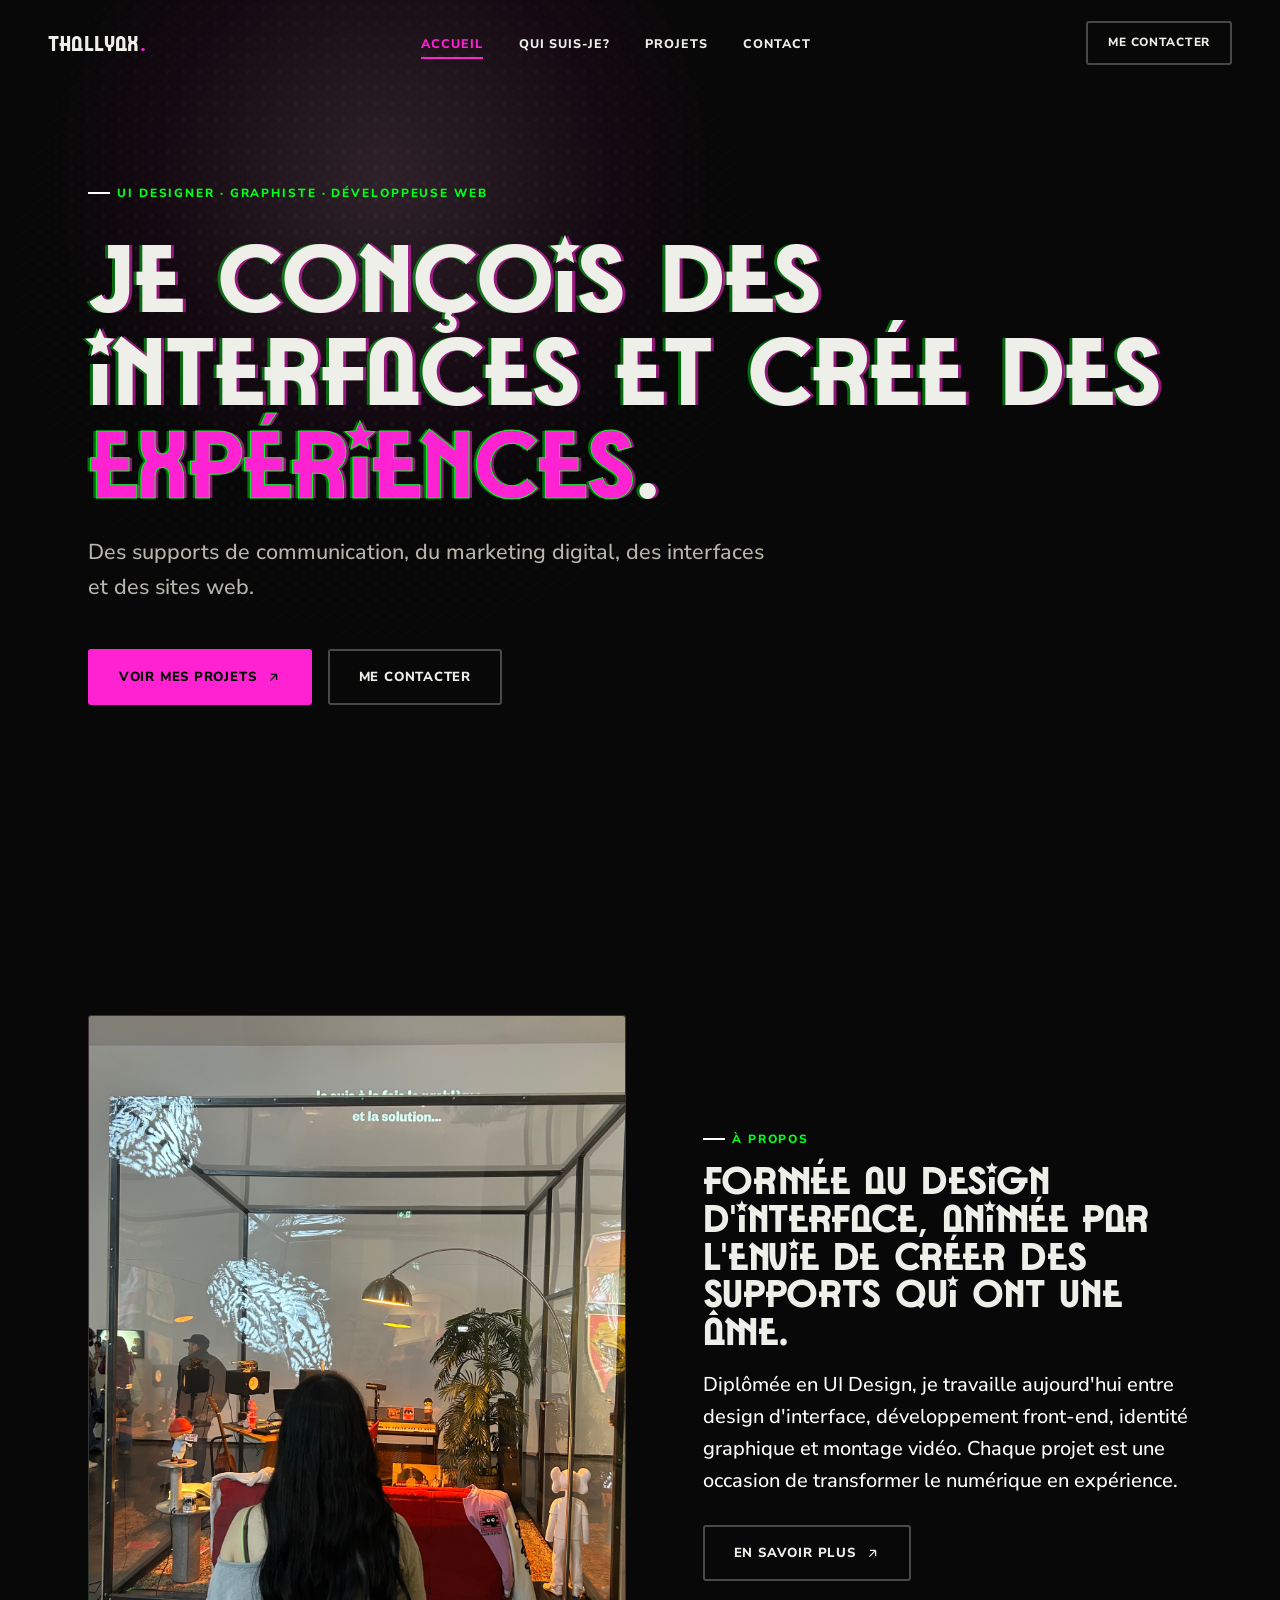
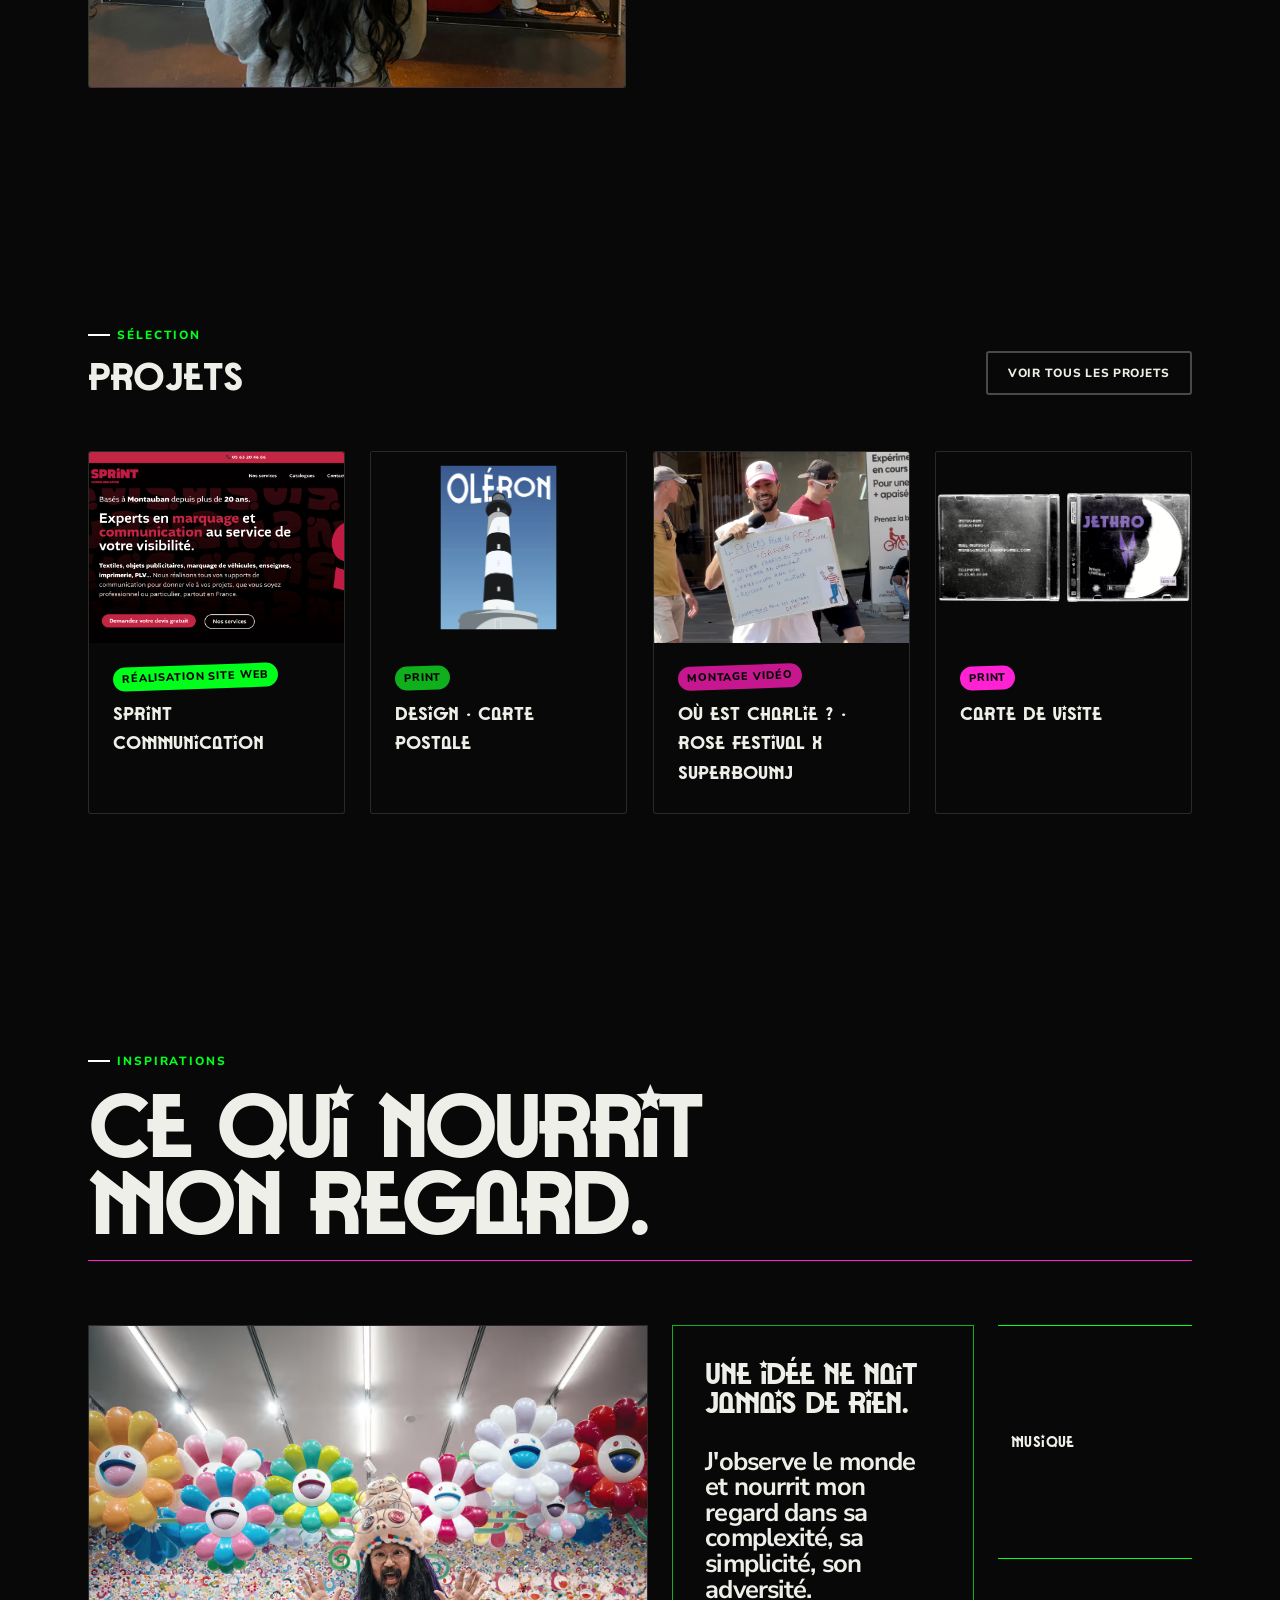
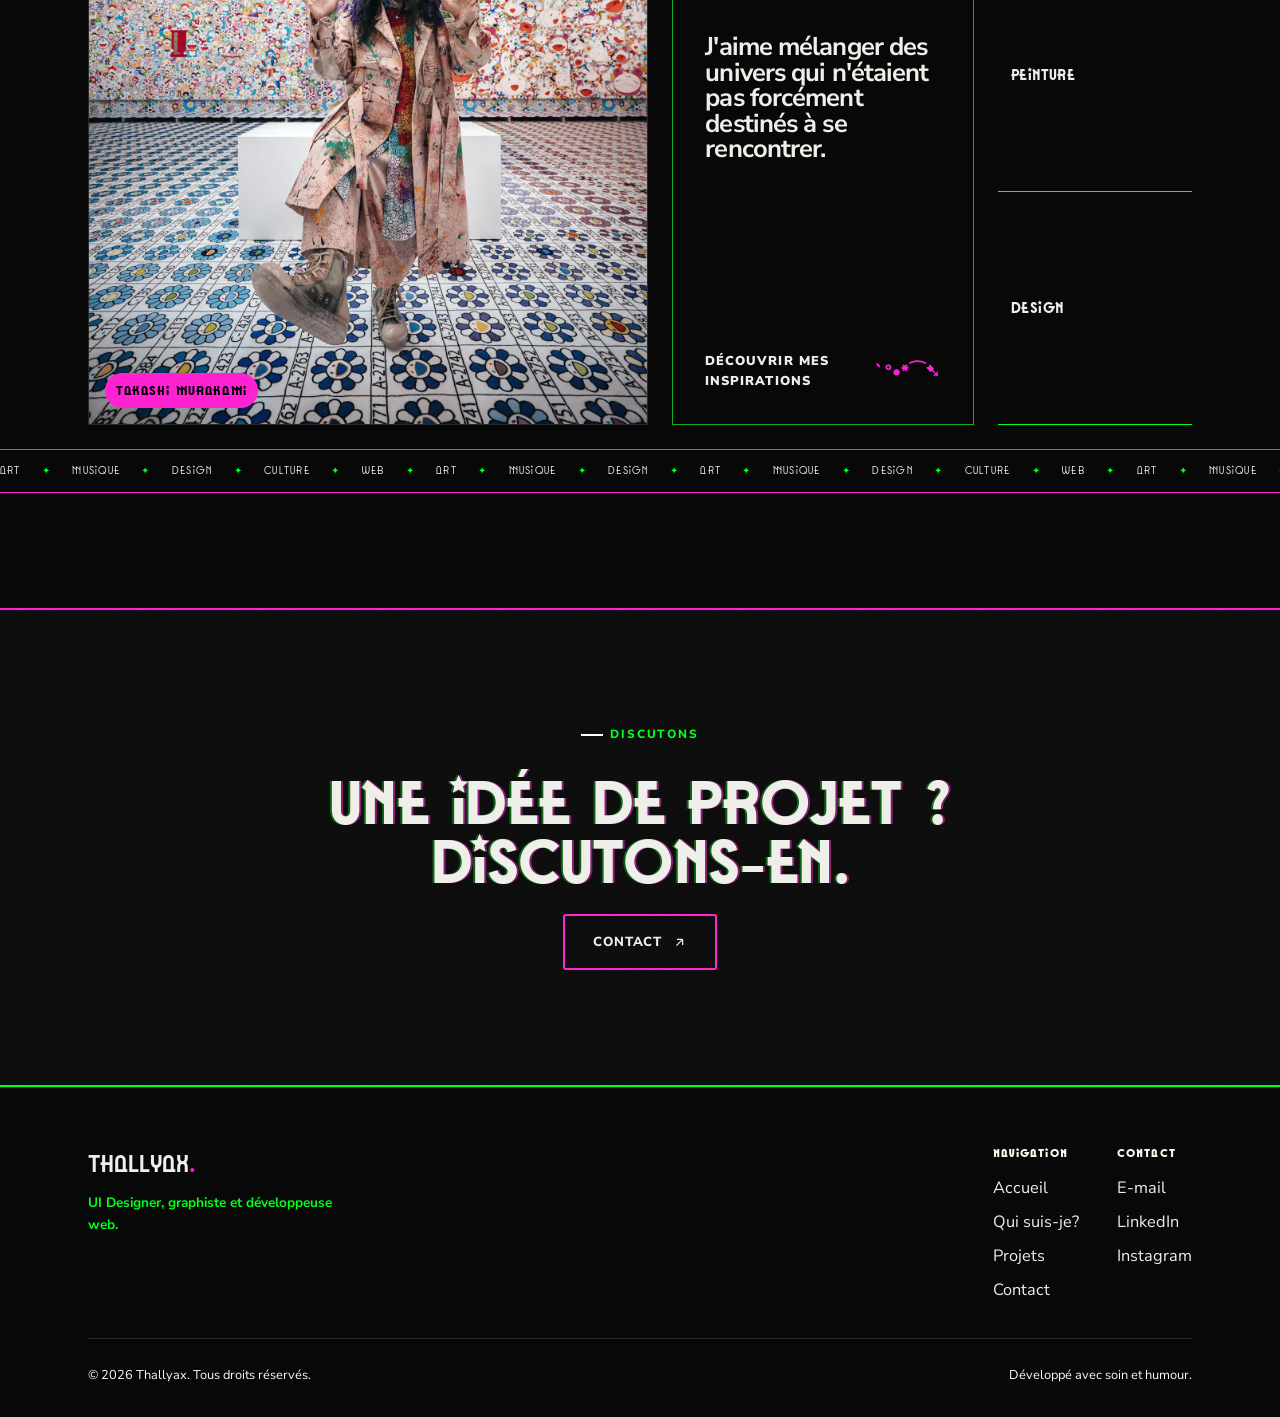
==== commit a6dd5137: "ajustements + test correction nav" ====
--- a/index.html
+++ b/index.html
@@ -253,7 +253,7 @@
 
               <a href="qui-je-suis.html#mon-univers" class="home-insp-button">
                 Découvrir mes inspirations
-                <span>↗</span>
+                <span>ˋ°•*⁀➷</span>
               </a>
             </div>
 
--- a/css/style.css
+++ b/css/style.css
@@ -1212,7 +1212,7 @@
 
   font-family: var(--font-display);
   font-size: 0.8rem;
-  font-weight: 400;
+  font-weight: 600;
 
   letter-spacing: 0.08em;
 }
@@ -1239,11 +1239,8 @@
   margin-bottom: 2rem;
   font-family: var(--font-display);
   font-weight: 700;
-
-  font-size: clamp(4.5rem, 5.3vw, 5.2rem);
-
+  font-size: clamp(1.5rem, 2.3vw, 2.2rem);
   line-height: 1;
-
   letter-spacing: -0.035em;
 }
 
@@ -1251,27 +1248,15 @@
   margin-bottom: 2rem;
   font-family: var(--font-body);
   font-weight: 700;
-
-  font-size: clamp(1.5rem, 2.3vw, 2.2rem);
+  font-size: clamp(1.2rem, 2vw, 1.9rem);
 
   line-height: 1;
 
   letter-spacing: -0.035em;
-}
-
-.home-insp-text > p:not(.home-insp-kicker) {
-  margin-bottom: 1rem;
-
-  color: rgb(255, 250, 255);
-
-  font-size: 0.88rem;
-
-  line-height: 1.7;
 }
 
 .home-insp-button {
   display: inline-flex;
-
   align-items: center;
   font-family: var(--font-body);
 
@@ -1283,9 +1268,8 @@
 
   color: var(--ink);
 
-  font-size: 0.7rem;
-
-  font-weight: 800;
+  font-size: 0.8rem;
+  font-weight: 900;
 
   text-transform: uppercase;
 
@@ -1435,7 +1419,7 @@
   }
 
   .home-insp-text {
-    padding: 1.5rem;
+    padding: 3rem;
   }
 
   .home-insp-list {
@@ -1519,46 +1503,43 @@
   }
 }
 
-@media (max-width: 860px) {
+@media (max-width: 768px) {
   .nav-links,
   .nav-cta .btn {
     display: none;
   }
+
   .nav-burger {
     display: block;
-  }
+    position: relative;
+    z-index: 110;
+  }
+
   .nav.is-open .nav-links {
     display: flex;
     position: fixed;
-    inset: 0;
-    top: 64px;
+    top: 0;
+    left: 0;
+    right: 0;
+    bottom: 0;
+
+    width: 100%;
+    height: 100vh;
+
     background: var(--bg);
+
     flex-direction: column;
-    padding: 2.5rem var(--gutter);
+    justify-content: center;
+    align-items: center;
+
+    padding: 2rem var(--gutter);
     gap: 1.6rem;
-    z-index: 90;
-  }
+
+    z-index: 100;
+  }
+
   .nav.is-open .nav-links a {
     font-size: 1rem;
-  }
-
-  .about-summary {
-    grid-template-columns: 1fr;
-  }
-  .about-summary-figure {
-    order: -1;
-    aspect-ratio: 16/13;
-  }
-  .about-summary-figure img {
-    object-position: 80% 80%;
-  }
-
-  .grid-2 {
-    grid-template-columns: 1fr;
-  }
-  .section-head.split {
-    flex-direction: column;
-    align-items: flex-start;
   }
 }
 
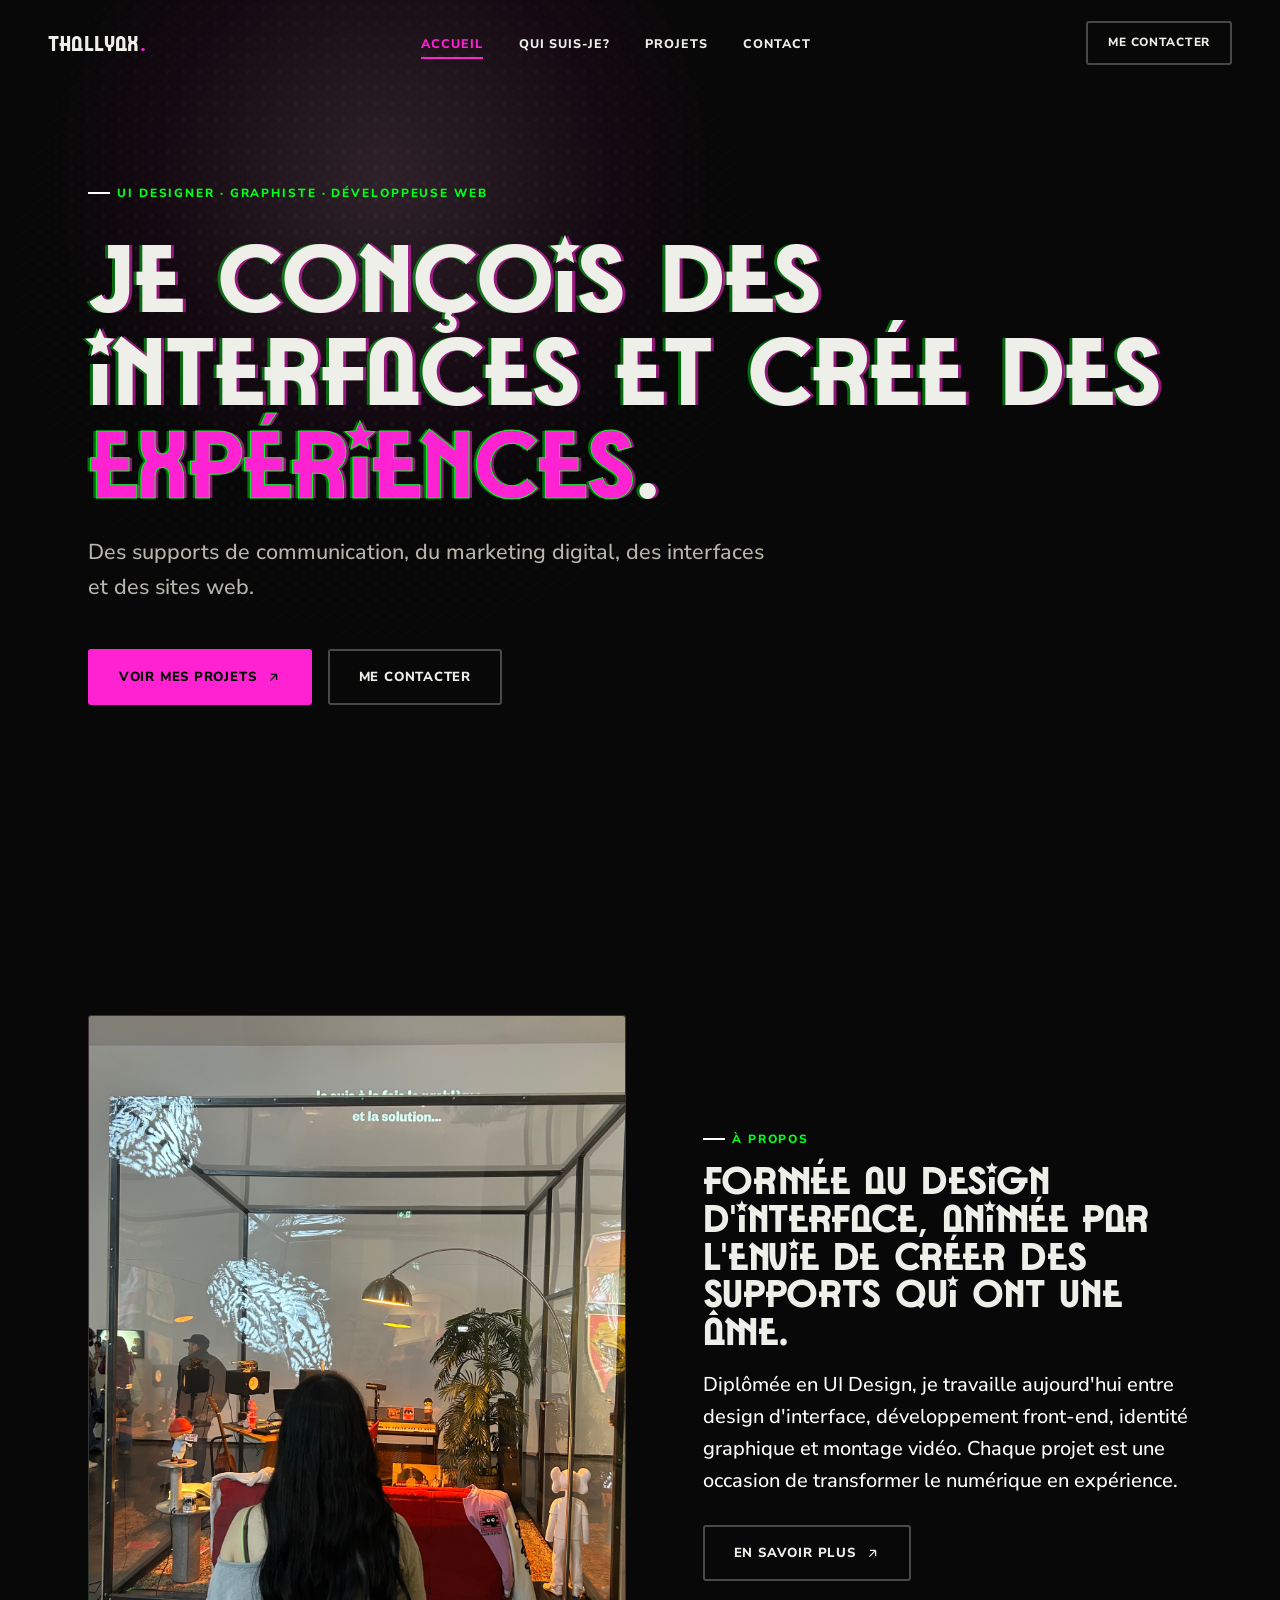
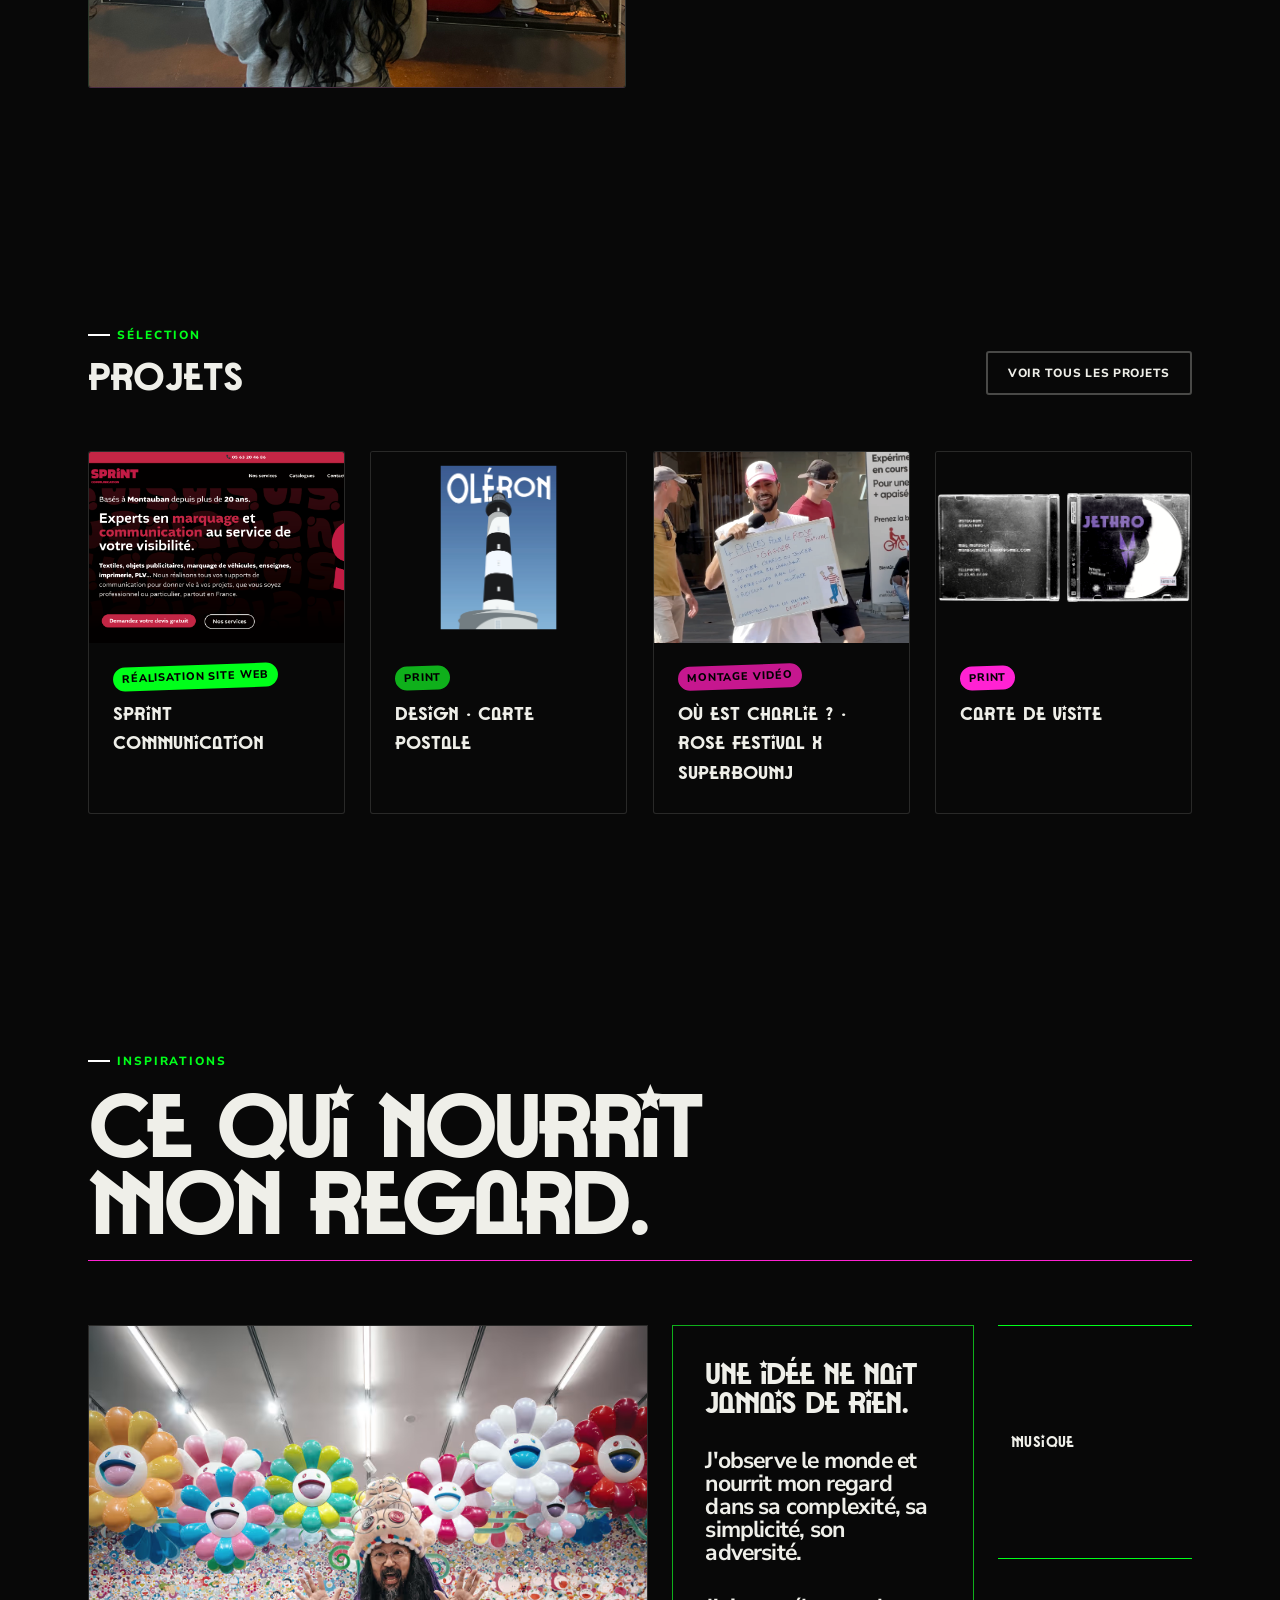
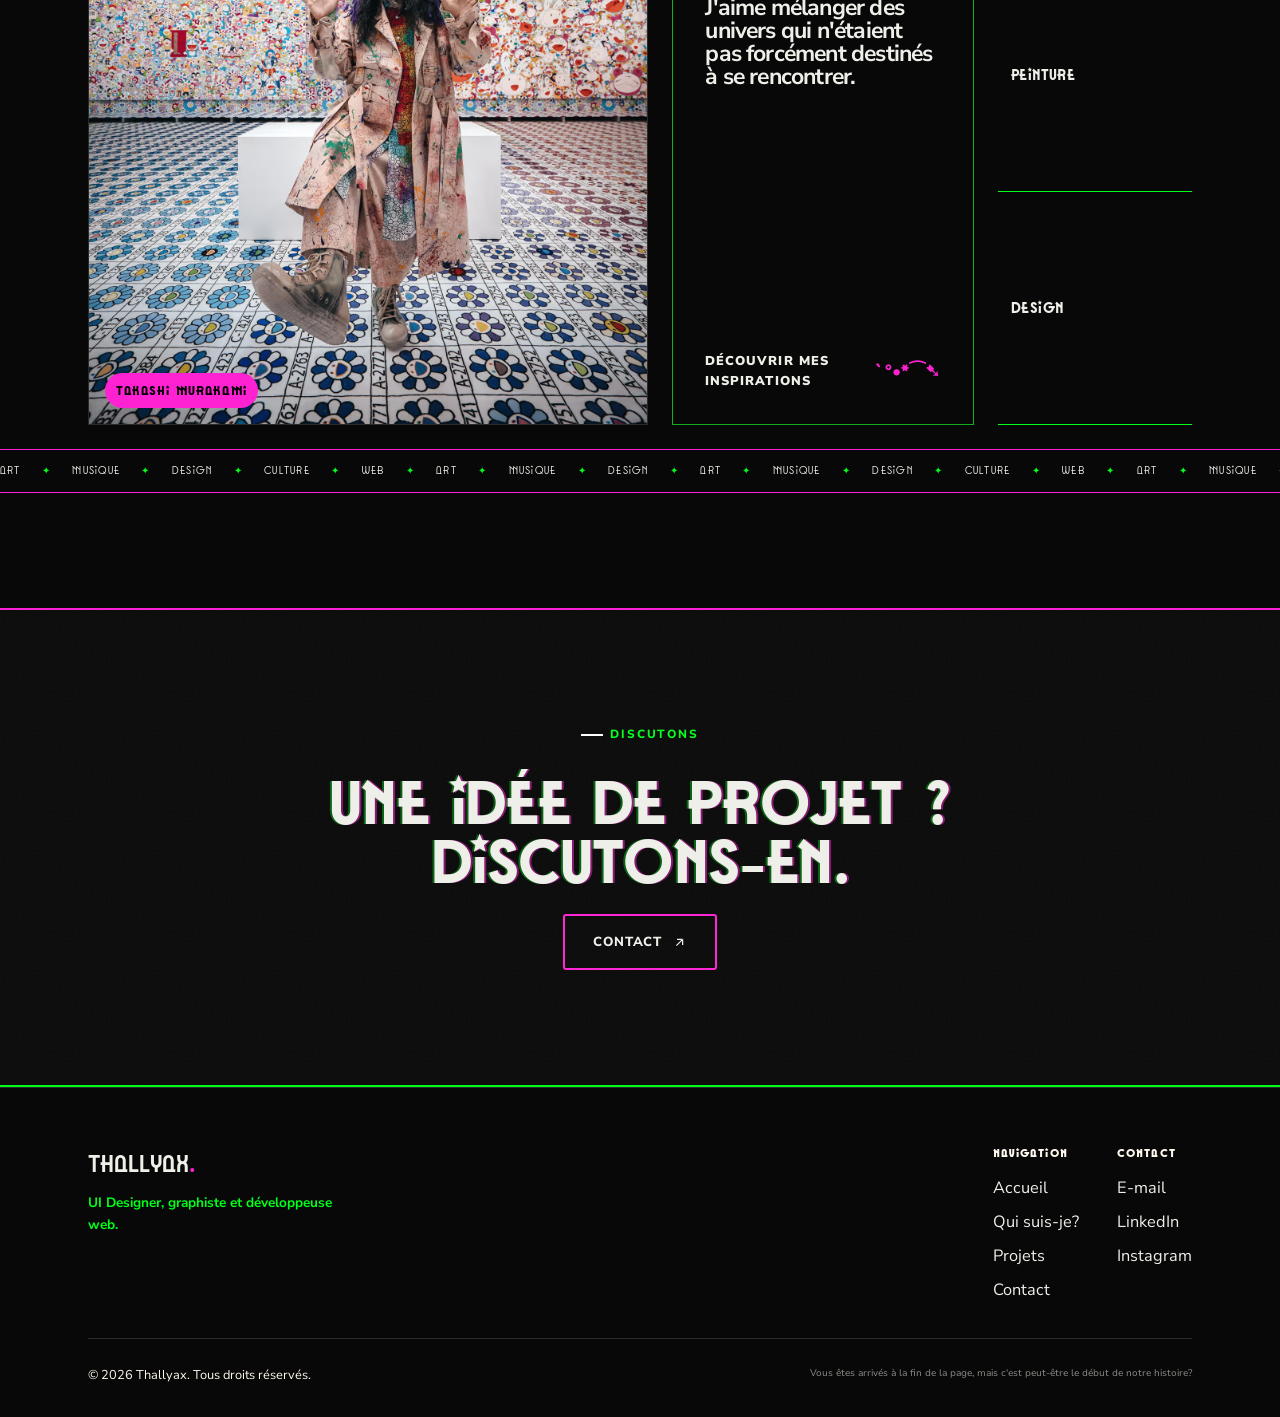
==== commit c48a7a61: "test correction mobile" ====
--- a/index.html
+++ b/index.html
@@ -369,7 +369,10 @@
         </div>
         <div class="footer-bottom">
           <span>© <span id="year"></span> Thallyax. Tous droits réservés.</span>
-          <span>Développé avec soin et humour.</span>
+          <span class="story-end">
+            Vous êtes arrivés à la fin de la page, mais c'est peut-être le début
+            de notre histoire?
+          </span>
         </div>
       </div>
     </footer>
--- a/css/style.css
+++ b/css/style.css
@@ -939,7 +939,7 @@
 .insp-label {
   display: inline-block;
   font-family: var(--font-display);
-  font-weight: 400;
+  font-weight: 600;
   font-size: clamp(1.4rem, 3vw, 2.1rem);
   text-transform: uppercase;
   color: var(--black);
@@ -1104,6 +1104,11 @@
   gap: 0.6rem;
 }
 
+.story-end {
+  font-size: 0.6rem;
+  color: #8b8a86;
+}
+
 /* -------------------------------------------------------------------- */
 /* 11. ANIMATIONS SCROLL / REVEAL                                        */
 /* -------------------------------------------------------------------- */
@@ -1247,11 +1252,8 @@
 .home-insp-kicker-test2 {
   margin-bottom: 2rem;
   font-family: var(--font-body);
-  font-weight: 700;
-  font-size: clamp(1.2rem, 2vw, 1.9rem);
-
+  font-size: clamp(1rem, 1.8vw, 1.7rem);
   line-height: 1;
-
   letter-spacing: -0.035em;
 }
 
@@ -1503,36 +1505,29 @@
   }
 }
 
-@media (max-width: 768px) {
+@media (max-width: 860px) {
   .nav-links,
   .nav-cta .btn {
     display: none;
   }
-
   .nav-burger {
     display: block;
     position: relative;
     z-index: 110;
   }
-
   .nav.is-open .nav-links {
     display: flex;
     position: fixed;
-    top: 0;
+
+    top: 64px;
     left: 0;
     right: 0;
     bottom: 0;
 
-    width: 100%;
-    height: 100vh;
-
     background: var(--bg);
 
     flex-direction: column;
-    justify-content: center;
-    align-items: center;
-
-    padding: 2rem var(--gutter);
+    padding: 2.5rem var(--gutter);
     gap: 1.6rem;
 
     z-index: 100;
@@ -1540,6 +1535,25 @@
 
   .nav.is-open .nav-links a {
     font-size: 1rem;
+  }
+
+  .about-summary {
+    grid-template-columns: 1fr;
+  }
+  .about-summary-figure {
+    order: -1;
+    aspect-ratio: 16/13;
+  }
+  .about-summary-figure img {
+    object-position: 80% 80%;
+  }
+
+  .grid-2 {
+    grid-template-columns: 1fr;
+  }
+  .section-head.split {
+    flex-direction: column;
+    align-items: flex-start;
   }
 }
 
@@ -1626,23 +1640,22 @@
 
 .cv-grid {
   display: grid;
-  grid-template-columns: repeat(2, 1fr);
+  grid-template-columns: repeat(2, minmax(0, 1fr));
   gap: clamp(1.6rem, 4vw, 2.4rem);
   align-items: start;
-}
+  width: 100%;
+  box-sizing: border-box;
+}
+
 .cv-option {
   display: flex;
   flex-direction: column;
   gap: 1rem;
   padding: 1.8rem;
-  background: var(--panel);
-  border: 1px solid var(--line);
-  border-top: 3px solid var(--line-strong);
-  border-radius: var(--radius);
-  transition:
-    transform var(--dur-m) var(--ease),
-    border-color var(--dur-m);
-}
+  min-width: 0;
+  box-sizing: border-box;
+}
+
 .cv-option:hover {
   transform: translateY(-5px);
 }
@@ -1676,12 +1689,6 @@
 }
 .cv-frame--green {
   box-shadow: 6px 6px 0 var(--green);
-}
-.cv-frame iframe {
-  width: 100%;
-  height: 100%;
-  border: 0;
-  filter: invert(1) hue-rotate(180deg);
 }
 
 .cv-option .cv-actions {
@@ -1948,6 +1955,48 @@
     padding-top: 7rem;
   }
 }
+
+@media (max-width: 860px) {
+  .profile-hero {
+    grid-template-columns: 1fr;
+    padding-top: 7rem;
+  }
+
+  .case-card {
+    grid-template-columns: 1fr;
+  }
+
+  .bonus-grid {
+    columns: 2 200px;
+  }
+
+  .contact-layout {
+    padding-top: 7rem;
+  }
+
+  .cv-grid {
+    grid-template-columns: 1fr;
+  }
+}
+
+@media (max-width: 600px) {
+  .cv-option {
+    width: 100%;
+    max-width: 100%;
+    min-width: 0;
+    box-sizing: border-box;
+    padding: 1.2rem;
+  }
+
+  .cv-frame {
+    display: none;
+  }
+
+  .cv-option .cv-actions {
+    width: 100%;
+    flex-wrap: wrap;
+  }
+}
 @media (max-width: 620px) {
   .parcours-item {
     grid-template-columns: 90px 1fr;
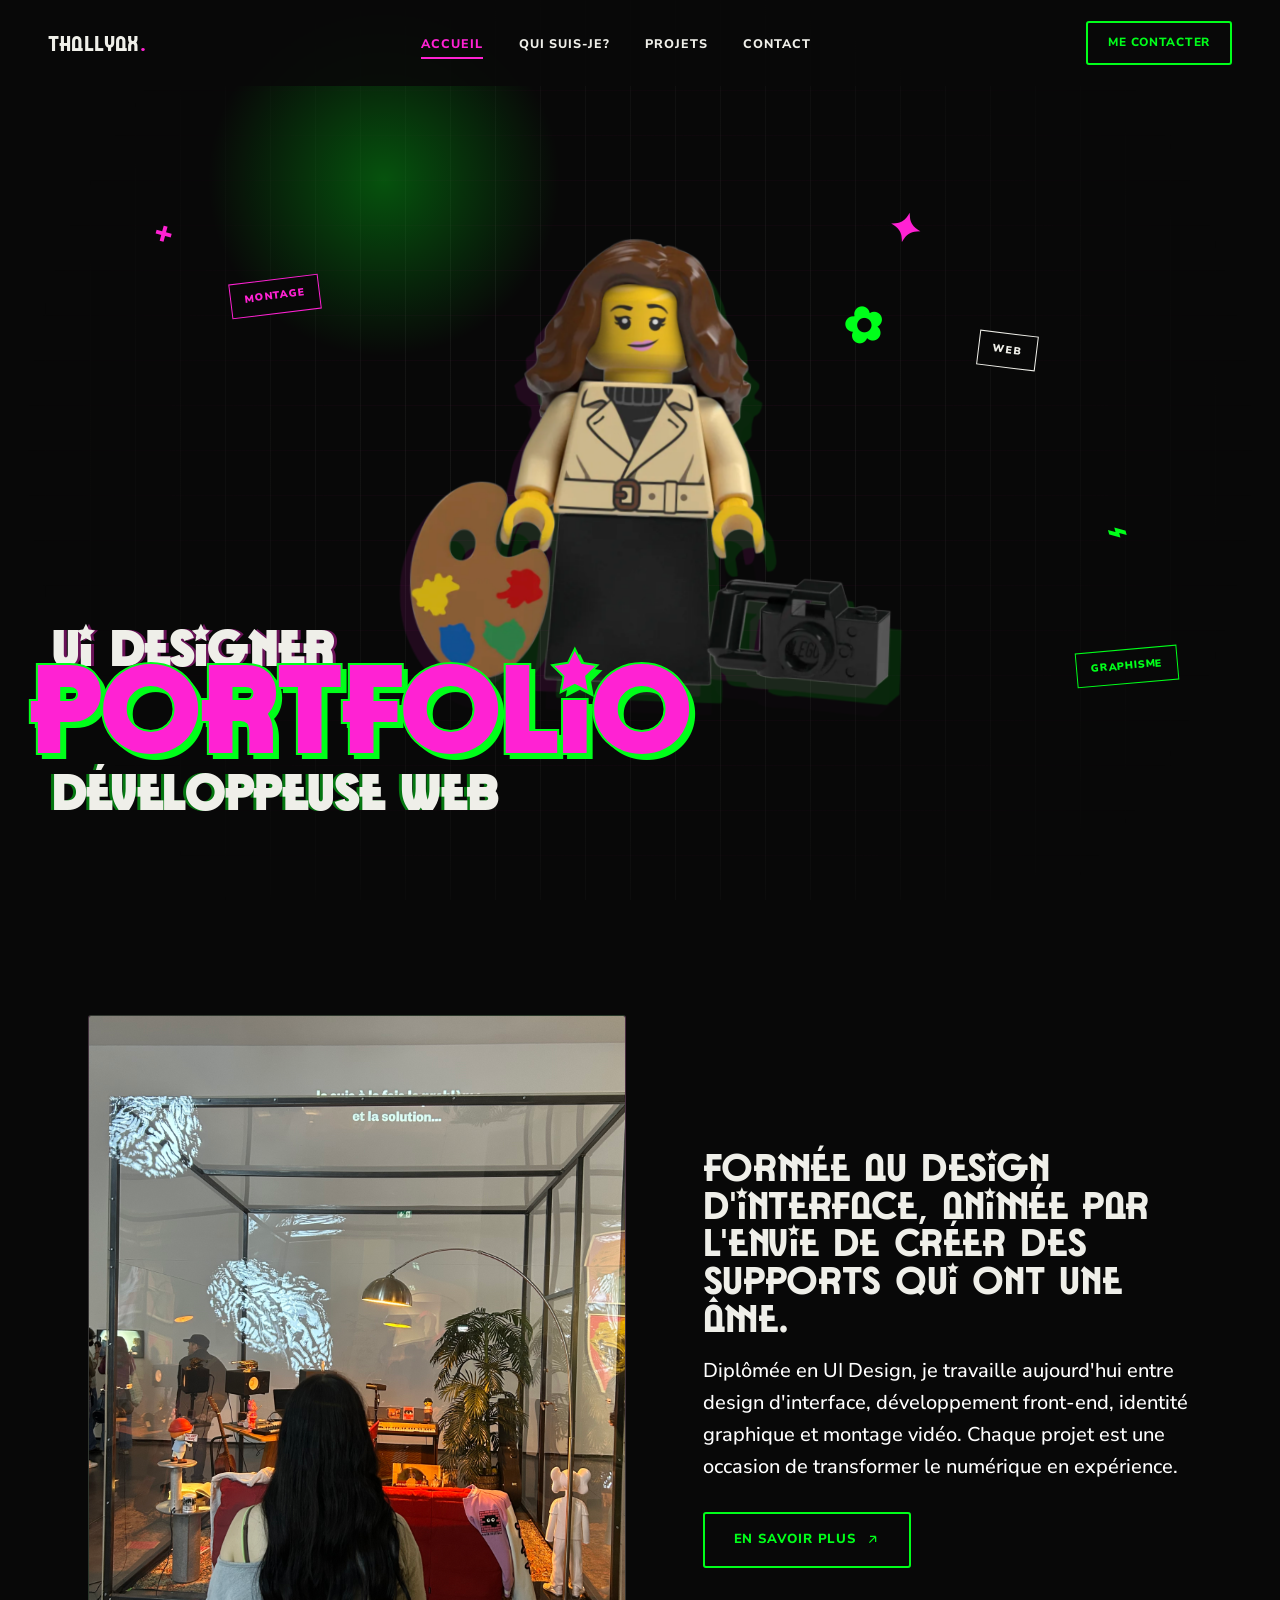
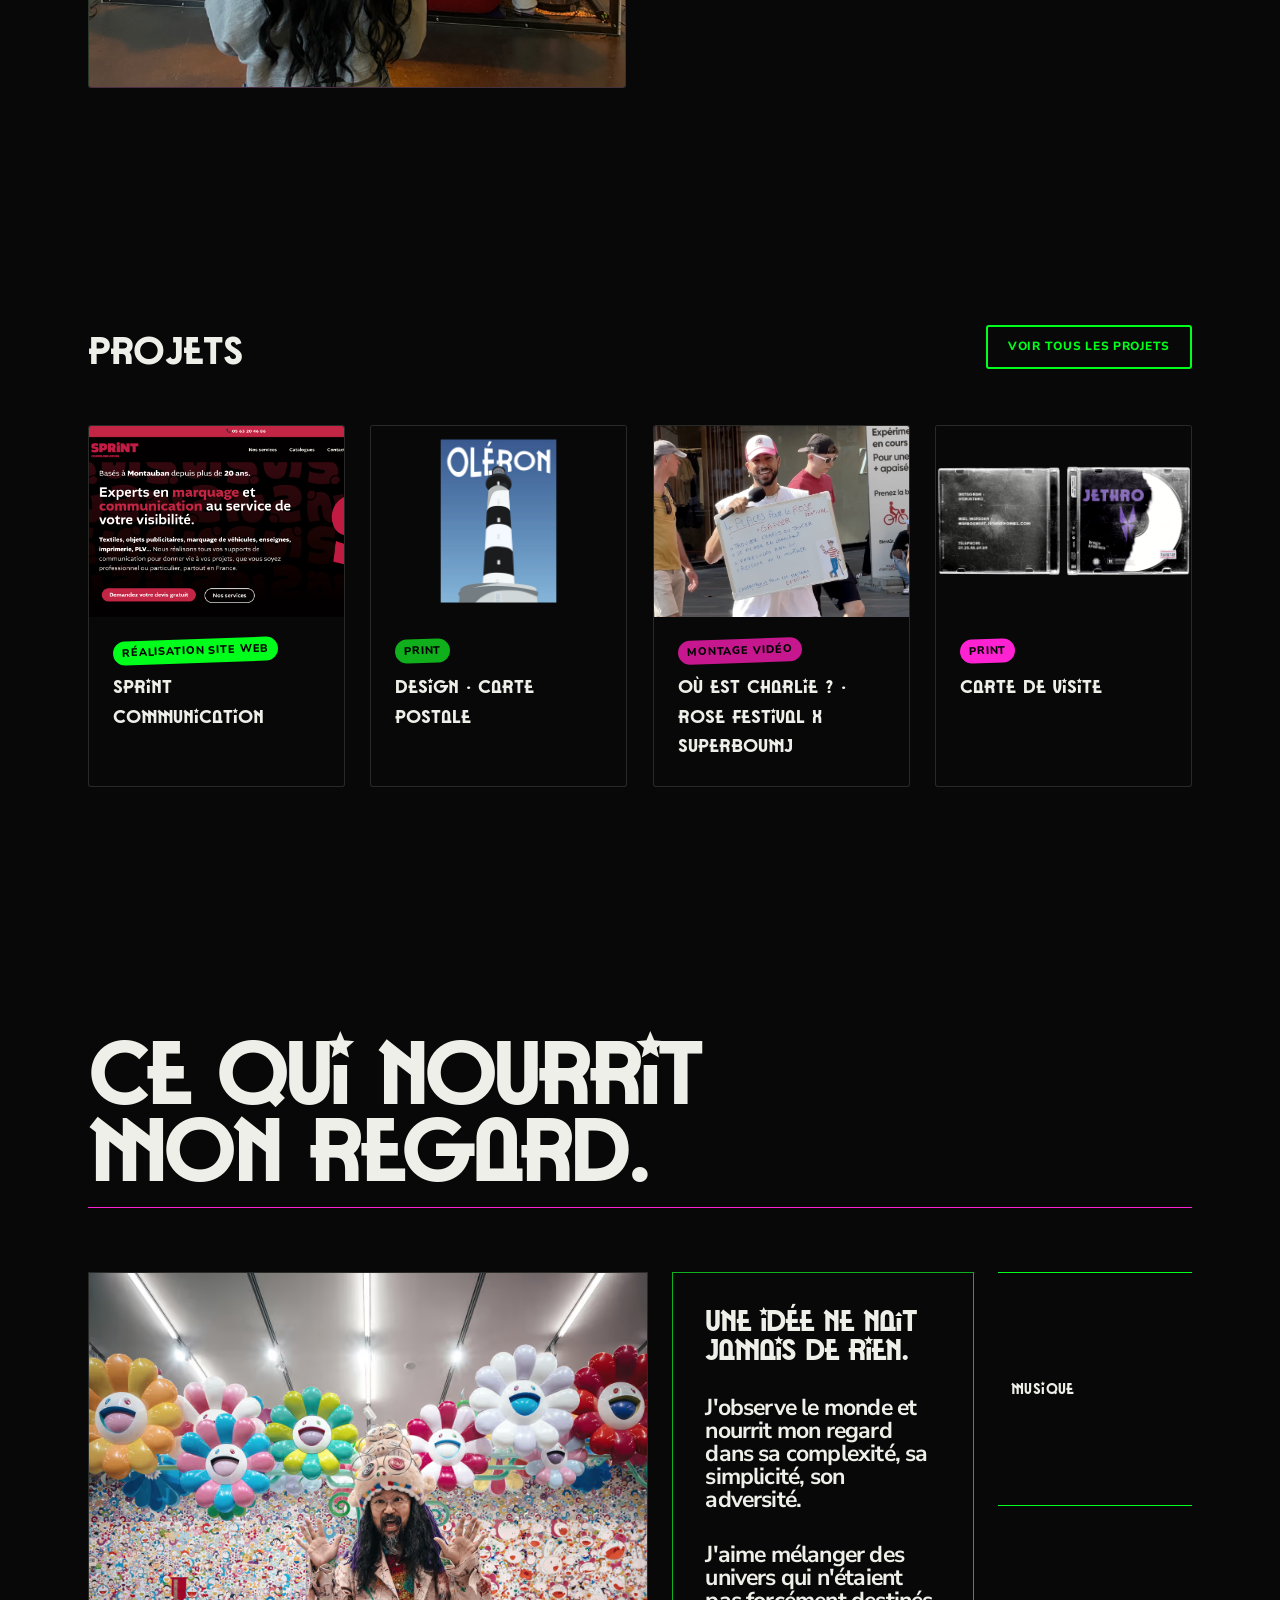
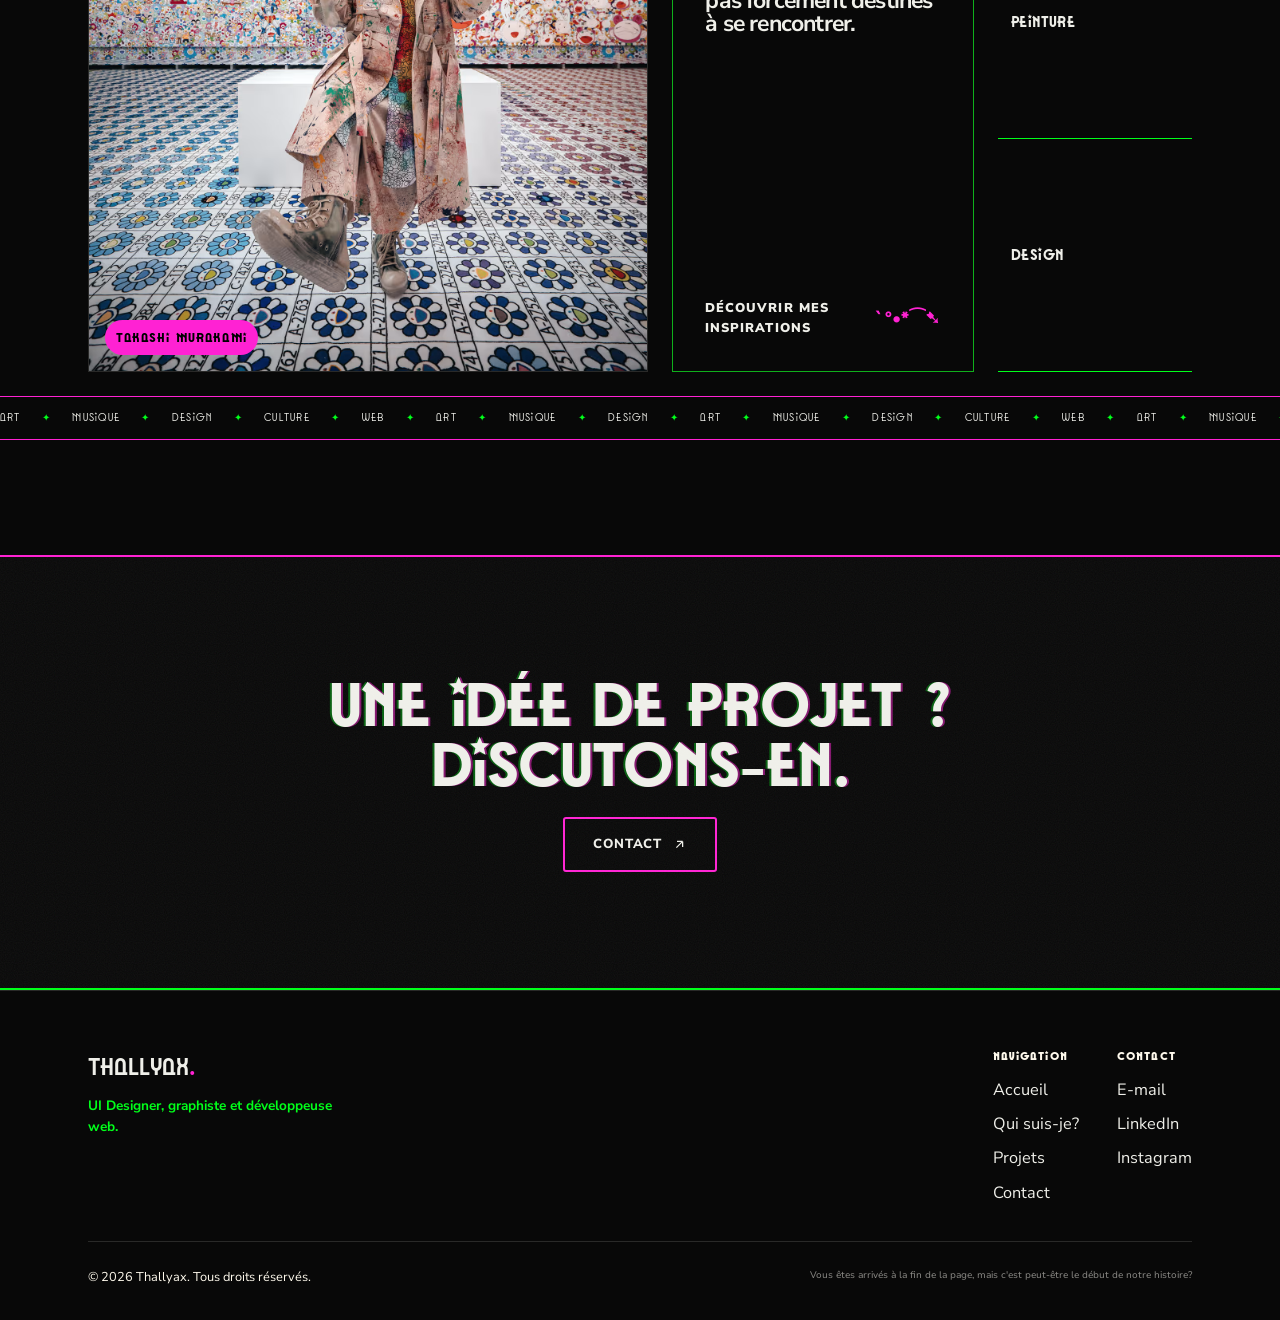
==== commit 0af111e8: "nouvelle hero zone" ====
--- a/index.html
+++ b/index.html
@@ -48,32 +48,43 @@
       <!-- ============================== HERO ============================== -->
       <section class="hero">
         <div class="hero-spotlight" aria-hidden="true"></div>
-        <div class="wrap">
-          <p class="eyebrow hero-kicker">
-            UI Designer · Graphiste · Développeuse web
-          </p>
-          <h1 class="display hero-title">
-            Je conçois des interfaces et crée des <em>expériences</em>.
-          </h1>
-          <p class="hero-sub">
-            Des supports de communication, du marketing digital, des interfaces
-            et des sites web.
-          </p>
-          <div class="hero-actions">
-            <a href="projets.html" class="btn btn-primary">
-              Voir mes projets
-              <svg
-                viewBox="0 0 24 24"
-                fill="none"
-                stroke="currentColor"
-                stroke-width="2"
-              >
-                <path d="M7 17L17 7M17 7H8M17 7V16" />
-              </svg>
-            </a>
-            <a href="contact.html" class="btn btn-ghost">Me contacter</a>
-          </div>
-        </div>
+
+        <div class="hero-character">
+          <div class="hero-character-bg" aria-hidden="true"></div>
+
+          <img
+            src="assets/images/lego-thallyax.png"
+            alt="Figurine LEGO représentant Thallyax"
+            class="hero-lego"
+          />
+        </div>
+
+        <div
+          class="hero-words"
+          aria-label="UI Designer, Portfolio, développeuse"
+        >
+          <span class="hero-word hero-word-top"> UI Designer </span>
+
+          <span class="hero-word hero-word-middle"> Portfolio </span>
+
+          <span class="hero-word hero-word-bottom"> développeuse web </span>
+        </div>
+
+        <a href="projets.html?cat=video" class="hero-tag hero-tag-montage"
+          >MONTAGE</a
+        >
+        <a href="projets.html?cat=web" class="hero-tag hero-tag-web">WEB</a>
+        <a href="projets.html?cat=graphisme" class="hero-tag hero-tag-graph"
+          >GRAPHISME</a
+        >
+
+        <div class="hero-plus hero-plus-one" aria-hidden="true">+</div>
+
+        <div class="hero-plus hero-plus-two" aria-hidden="true">⌁</div>
+
+        <div class="hero-star hero-star-one" aria-hidden="true">✦</div>
+
+        <div class="hero-flower" aria-hidden="true">✿</div>
       </section>
 
       <!-- ============================== À PROPOS (résumé) ============================== -->
@@ -87,7 +98,7 @@
             />
           </div>
           <div>
-            <p class="eyebrow">À propos</p>
+            <!-- <p class="eyebrow">À propos</p> -->
             <h2
               class="display"
               style="font-size: var(--fs-h2); margin-top: 0.8rem"
@@ -124,7 +135,7 @@
         <div class="wrap">
           <div class="section-head split">
             <div>
-              <p class="eyebrow">Sélection</p>
+              <!-- <p class="eyebrow">Sélection</p> -->
               <h2
                 class="display"
                 style="font-size: var(--fs-h2); margin-top: 0.8rem"
@@ -217,7 +228,7 @@
         <div class="wrap">
           <div class="home-insp-top">
             <div>
-              <p class="eyebrow">Inspirations</p>
+              <!-- <p class="eyebrow">Inspirations</p> -->
 
               <h2 class="display home-insp-title">
                 Ce qui nourrit<br />
@@ -294,7 +305,7 @@
       <!-- ============================== CONTACT RAPIDE ============================== -->
       <section class="section-dark grain" data-reveal>
         <div class="wrap cta-block">
-          <p class="eyebrow">Discutons</p>
+          <!-- <p class="eyebrow">Discutons</p> -->
           <h2 class="display">Une idée de projet ?<br />Discutons-en.</h2>
           <a
             href="contact.html"
--- a/css/style.css
+++ b/css/style.css
@@ -187,12 +187,6 @@
   align-items: center;
   gap: 0.6em;
 }
-.eyebrow::before {
-  content: "";
-  width: 22px;
-  height: 2px;
-  background: var(--white);
-}
 
 .lede {
   font-family: var(--font-body);
@@ -232,7 +226,6 @@
   flex-wrap: wrap;
 }
 
-/* Grain — imite le bruit d'une sérigraphie sur fond sombre */
 .grain {
   position: relative;
 }
@@ -277,8 +270,8 @@
   box-shadow: 4px 4px 0 var(--pink);
 }
 .btn-ghost {
-  border-color: var(--line-strong);
-  color: var(--ink);
+  border-color: var(--green);
+  color: var(--green);
 }
 .btn-ghost:hover {
   border-color: var(--green);
@@ -332,17 +325,32 @@
   align-items: center;
   justify-content: space-between;
   border-bottom: 1px solid transparent;
+  background: rgba(8, 8, 8, 0.88);
   transition:
     padding var(--dur-m) var(--ease),
-    background var(--dur-m),
     border-color var(--dur-m);
 }
+
+.nav::before {
+  content: "";
+  position: absolute;
+  inset: 0;
+  background: rgba(8, 8, 8, 0.88);
+  backdrop-filter: blur(10px);
+  opacity: 0;
+  transition: opacity var(--dur-m);
+  z-index: -1;
+  pointer-events: none;
+}
+
 .nav.is-scrolled {
   padding-block: 0.8rem;
-  background: rgba(8, 8, 8, 0.88);
-  backdrop-filter: blur(10px);
   border-bottom-color: var(--line);
 }
+.nav.is-scrolled::before {
+  opacity: 1;
+}
+
 .nav-logo {
   font-family: var(--font-display);
   font-size: 1.3rem;
@@ -433,116 +441,907 @@
 /* -------------------------------------------------------------------- */
 /* 6. HERO + TICKER                                                      */
 /* -------------------------------------------------------------------- */
+
+/* =========================================================
+   HERO
+========================================================= */
+
 .hero {
   position: relative;
   min-height: 100svh;
-  display: flex;
-  flex-direction: column;
+
+  overflow: hidden;
+  isolation: isolate;
+
+  background: var(--bg);
+
+  display: flex;
+  align-items: center;
   justify-content: center;
-  padding-top: 6rem;
-  background: var(--bg);
-  isolation: isolate;
-  overflow: hidden;
-}
-/* trame de points façon sérigraphie, très discrète */
-.hero::before {
-  content: "";
-  position: absolute;
-  inset: 0;
-  z-index: -2;
-  background-image: radial-gradient(
-    rgba(239, 239, 233, 0.09) 1px,
-    transparent 1px
-  );
-  background-size: 16px 16px;
-  mask-image: radial-gradient(circle at 30% 30%, black, transparent 70%);
-}
-/* halo qui suit le curseur — lumière de scène à deux tons */
+
+  padding: 7rem 0 3rem;
+}
+
+/* =========================================================
+   SPOTLIGHT
+========================================================= */
+
 .hero-spotlight {
   position: absolute;
   inset: 0;
-  z-index: -1;
-  background:
-    radial-gradient(
-      560px circle at var(--x, 30%) var(--y, 20%),
-      rgba(255, 34, 211, 0.16),
-      transparent 60%
-    ),
-    radial-gradient(
-      420px circle at var(--x, 30%) var(--y, 20%),
-      rgba(0, 255, 26, 0.1),
-      transparent 55%
-    );
+
+  z-index: -2;
+
+  background: radial-gradient(
+    320px circle at var(--x, 30%) var(--y, 20%),
+    rgba(0, 255, 26, 0.3),
+    transparent 55%
+  );
+
   transition: background 0.25s ease-out;
 }
-.hero-kicker {
-  margin-bottom: 1.6rem;
-}
-.hero-title {
-  font-size: var(--fs-hero);
-  max-width: 17ch;
-  text-shadow:
-    3px 0 rgba(255, 34, 211, 0.55),
-    -3px 0 rgba(0, 255, 26, 0.4);
-}
-.hero-title em {
-  font-style: normal;
+
+.hero::before {
+  content: "";
+
+  position: absolute;
+  inset: 0;
+
+  z-index: -3;
+
+  background-image:
+    linear-gradient(rgba(162, 21, 115, 0.085) 1px, transparent 1px),
+    linear-gradient(90deg, rgba(239, 239, 233, 0.085) 1px, transparent 1px);
+
+  background-size: 45px 45px;
+
+  mask-image: radial-gradient(circle at center, black, transparent 80%);
+}
+/* =========================================================
+   HEADER
+========================================================= */
+
+.hero-header {
+  position: absolute;
+
+  top: 0;
+  left: 50%;
+  transform: translateX(-50%);
+
+  width: 100%;
+
+  padding-top: 2rem;
+
+  display: flex;
+  align-items: center;
+  justify-content: space-between;
+
+  z-index: 20;
+}
+
+/* logo */
+
+.hero-logo {
+  color: var(--ink);
+
+  text-decoration: none;
+
+  font-family: var(--font-display);
+
+  font-size: clamp(1.7rem, 2.5vw, 2.6rem);
+
+  font-weight: 800;
+
+  letter-spacing: -0.04em;
+
+  line-height: 1;
+}
+
+.hero-logo span {
   color: var(--pink);
-  -webkit-text-stroke: 1px var(--green);
-}
-.hero-sub {
-  margin-top: 1.8rem;
+}
+
+/* navigation */
+
+.hero-nav {
+  display: flex;
+  align-items: center;
+
+  gap: clamp(1.5rem, 3vw, 3.5rem);
+}
+
+.hero-nav a {
+  position: relative;
+
+  color: var(--ink);
+
+  text-decoration: none;
+
   font-family: var(--font-body);
-  font-size: clamp(1.05rem, 1.7vw, 1.35rem);
-  color: var(--ink-soft);
-  max-width: 52ch;
-  font-weight: 500;
-}
-.hero-actions {
-  margin-top: 2.8rem;
-  display: flex;
-  gap: 1rem;
-  flex-wrap: wrap;
-}
-.hero-scroll {
+
+  font-size: clamp(1rem, 1.5vw, 1.25rem);
+
+  font-weight: 700;
+
+  transition:
+    color 0.2s ease,
+    transform 0.2s ease;
+}
+
+.hero-nav a:hover {
+  color: var(--pink);
+  transform: translateY(-2px);
+}
+
+/* =========================================================
+   PERSONNAGE LEGO
+========================================================= */
+
+.hero-character {
   position: absolute;
-  bottom: 2.2rem;
-  left: var(--gutter);
+
+  left: 50%;
+  top: 50%;
+
+  transform: translate(-50%, -46%);
+
+  width: min(48vw, 680px);
+  height: min(75vh, 760px);
+
+  z-index: 2;
+
   display: flex;
   align-items: center;
-  gap: 0.7rem;
-  font-size: 0.7rem;
-  font-weight: 800;
-  text-transform: uppercase;
-  letter-spacing: 0.12em;
-  color: var(--gray);
-}
-.hero-scroll-line {
-  width: 1px;
-  height: 34px;
-  background: var(--line);
+  justify-content: center;
+
+  pointer-events: none;
+}
+
+/* LEGO */
+
+.hero-lego {
   position: relative;
-  overflow: hidden;
-}
-.hero-scroll-line::after {
-  content: "";
-  position: absolute;
-  top: -100%;
-  left: 0;
+
+  display: block;
+
   width: 100%;
   height: 100%;
-  background: var(--pink);
-  animation: scrollLine 2.2s var(--ease) infinite;
-}
-@keyframes scrollLine {
-  0% {
-    top: -100%;
-  }
-  60% {
-    top: 100%;
-  }
-  100% {
-    top: 100%;
+
+  object-fit: contain;
+
+  filter: drop-shadow(12px 18px 0 rgba(0, 255, 26, 0.12))
+    drop-shadow(-10px 12px 0 rgba(255, 34, 211, 0.1));
+
+  transform: rotate(2deg);
+
+  transition: transform 0.4s var(--ease);
+}
+
+.hero-character:hover .hero-lego {
+  transform: rotate(-2deg) translateY(-7px);
+}
+
+/* =========================================================
+   GROSSE TYPOGRAPHIE
+========================================================= */
+
+.hero-words {
+  position: absolute;
+
+  left: 0;
+  right: 0;
+
+  bottom: 10%;
+
+  z-index: 5;
+
+  pointer-events: none;
+}
+
+/* mots */
+
+.hero-word {
+  position: absolute;
+
+  display: block;
+
+  font-family: var(--font-display);
+
+  font-weight: 900;
+
+  line-height: 0.78;
+
+  letter-spacing: -0.055em;
+
+  white-space: nowrap;
+
+  text-transform: none;
+}
+
+/* ---------------------------------------------------------
+   UI DESIGNER
+--------------------------------------------------------- */
+
+.hero-word-top {
+  left: 4%;
+
+  bottom: 9rem;
+
+  font-size: clamp(1.5rem, 4vw, 5rem);
+
+  color: var(--ink);
+
+  z-index: 4;
+
+  text-shadow: 3px 0 rgba(255, 34, 211, 0.4);
+}
+
+/* ---------------------------------------------------------
+   PORTFOLIO
+--------------------------------------------------------- */
+
+.hero-word-middle {
+  left: 2%;
+
+  bottom: 3.5rem;
+
+  font-size: clamp(5rem, 10vw, 11rem);
+
+  color: var(--pink);
+
+  -webkit-text-stroke: 2px var(--green);
+
+  z-index: 6;
+
+  text-shadow: 5px 5px 0 var(--green);
+}
+
+/* ---------------------------------------------------------
+   DÉVELOPPEUSE
+--------------------------------------------------------- */
+
+.hero-word-bottom {
+  left: 4%;
+
+  bottom: 10%;
+
+  font-size: clamp(1.5rem, 4vw, 5rem);
+
+  color: var(--ink);
+
+  z-index: 7;
+
+  text-shadow: -3px 0 rgba(0, 255, 26, 0.45);
+}
+
+/* =========================================================
+   PETITS LABELS
+========================================================= */
+
+.hero-tag {
+  position: absolute;
+
+  z-index: 10;
+
+  padding: 0.5rem 0.85rem;
+
+  border: 1px solid var(--ink);
+
+  background: var(--bg);
+
+  color: var(--ink);
+
+  font-family: var(--font-body);
+
+  font-size: 0.65rem;
+
+  font-weight: 900;
+
+  letter-spacing: 0.08em;
+
+  text-transform: uppercase;
+}
+
+/* UI */
+
+.hero-tag-montage {
+  left: 18%;
+
+  top: 31%;
+
+  transform: rotate(-7deg);
+
+  color: var(--pink);
+
+  border-color: var(--pink);
+}
+
+/* WEB */
+
+.hero-tag-web {
+  right: 19%;
+
+  top: 37%;
+
+  transform: rotate(7deg);
+}
+
+/* GRAPHISME */
+
+.hero-tag-graph {
+  right: 8%;
+
+  bottom: 24%;
+
+  transform: rotate(-5deg);
+
+  color: var(--green);
+
+  border-color: var(--green);
+}
+
+/* =========================================================
+   PLUS
+========================================================= */
+
+.hero-plus {
+  position: absolute;
+
+  z-index: 8;
+
+  font-family: var(--font-body);
+
+  font-weight: 900;
+
+  font-size: 2rem;
+}
+
+.hero-plus-one {
+  top: 23%;
+  left: 12%;
+
+  color: var(--pink);
+
+  transform: rotate(15deg);
+}
+
+.hero-plus-two {
+  right: 12%;
+  bottom: 38%;
+
+  color: var(--green);
+
+  transform: rotate(-15deg);
+}
+
+/* =========================================================
+   ÉTOILE
+========================================================= */
+
+.hero-star {
+  position: absolute;
+
+  z-index: 8;
+
+  font-size: 2.5rem;
+
+  font-weight: 900;
+
+  color: var(--pink);
+}
+
+.hero-star-one {
+  right: 28%;
+  top: 22%;
+
+  transform: rotate(15deg);
+}
+
+/* =========================================================
+   FLÈCHE
+========================================================= */
+
+.hero-flower {
+  position: absolute;
+
+  z-index: 8;
+
+  right: 31%;
+  top: 32%;
+
+  font-family: var(--font-body);
+
+  font-size: 3rem;
+
+  font-weight: 800;
+
+  color: var(--green);
+
+  transform: rotate(-12deg);
+}
+
+/* =========================================================
+   BAS
+========================================================= */
+
+.hero-bottom {
+  position: absolute;
+
+  bottom: 1.5rem;
+  left: 50%;
+
+  transform: translateX(-50%);
+
+  width: 100%;
+
+  display: flex;
+  align-items: flex-end;
+  justify-content: space-between;
+
+  z-index: 15;
+}
+
+.hero-bottom p {
+  margin: 0;
+
+  font-family: var(--font-body);
+
+  font-size: 0.65rem;
+
+  font-weight: 800;
+
+  text-transform: uppercase;
+
+  letter-spacing: 0.12em;
+
+  color: var(--gray);
+}
+
+.hero-scroll {
+  font-family: var(--font-body);
+
+  font-size: 0.65rem;
+
+  font-weight: 800;
+
+  text-transform: uppercase;
+
+  letter-spacing: 0.12em;
+
+  color: var(--gray);
+}
+
+/* =========================================================
+   RESPONSIVE — TABLETTE
+========================================================= */
+
+@media (max-width: 900px) {
+  .hero {
+    min-height: 100svh;
+    padding: 6rem 1.5rem 3rem;
+  }
+
+  /* HEADER */
+
+  .hero-header {
+    padding: 1.5rem 1.5rem 0;
+  }
+
+  .hero-nav {
+    gap: 1.5rem;
+  }
+
+  .hero-nav a {
+    font-size: 0.95rem;
+  }
+
+  /* LEGO */
+
+  .hero-character {
+    width: min(55vw, 520px);
+    height: min(68vh, 620px);
+
+    transform: translate(-50%, -45%);
+  }
+
+  /* TYPO */
+
+  .hero-word-top {
+    left: 3%;
+    bottom: 8rem;
+
+    font-size: clamp(2rem, 6vw, 4rem);
+  }
+
+  .hero-word-middle {
+    left: 1%;
+
+    font-size: clamp(4.5rem, 13vw, 8rem);
+  }
+
+  .hero-word-bottom {
+    left: 3%;
+    bottom: 9%;
+
+    font-size: clamp(2rem, 6vw, 4rem);
+  }
+
+  /* TAGS */
+
+  .hero-tag-montage {
+    left: 10%;
+    top: 27%;
+  }
+
+  .hero-tag-web {
+    right: 10%;
+    top: 32%;
+  }
+
+  .hero-tag-graph {
+    right: 7%;
+    bottom: 25%;
+  }
+
+  /* DECORATIONS */
+
+  .hero-plus-one {
+    left: 7%;
+    top: 20%;
+  }
+
+  .hero-plus-two {
+    right: 7%;
+    bottom: 37%;
+  }
+
+  .hero-star-one {
+    right: 20%;
+    top: 18%;
+  }
+
+  .hero-flower {
+    right: 23%;
+    top: 28%;
+  }
+
+  /* BAS */
+
+  .hero-bottom {
+    padding: 0 1.5rem;
+  }
+}
+
+/* =========================================================
+   RESPONSIVE — MOBILE
+========================================================= */
+
+@media (max-width: 600px) {
+  .hero {
+    min-height: 100svh;
+
+    padding: 5.5rem 1rem 2.5rem;
+
+    overflow: hidden;
+  }
+
+  /* =======================================================
+     HEADER
+  ======================================================= */
+
+  .hero-header {
+    padding: 1.25rem 1rem 0;
+  }
+
+  .hero-logo {
+    font-size: 1.65rem;
+  }
+
+  .hero-nav {
+    gap: 0.9rem;
+  }
+
+  .hero-nav a {
+    font-size: 0.8rem;
+  }
+
+  /* =======================================================
+     PERSONNAGE LEGO
+  ======================================================= */
+
+  .hero-character {
+    /*
+      On garde le LEGO assez grand pour qu'il
+      reste le point focal de la hero.
+    */
+
+    width: 78vw;
+    height: 63vh;
+
+    top: 45%;
+
+    transform: translate(-50%, -50%);
+  }
+
+  .hero-character-bg {
+    width: 82%;
+  }
+
+  .hero-lego {
+    filter: drop-shadow(7px 11px 0 rgba(0, 255, 26, 0.12))
+      drop-shadow(-6px 8px 0 rgba(255, 34, 211, 0.1));
+  }
+
+  /* =======================================================
+     GROSSE TYPO
+  ======================================================= */
+
+  .hero-words {
+    bottom: 12%;
+  }
+
+  /*
+    UI DESIGNER
+  */
+
+  .hero-word-top {
+    left: 3%;
+
+    bottom: 7.5rem;
+
+    font-size: clamp(1.65rem, 8vw, 2.8rem);
+
+    line-height: 0.85;
+  }
+
+  /*
+    PORTFOLIO
+  */
+
+  .hero-word-middle {
+    left: 1%;
+
+    bottom: 3.3rem;
+
+    font-size: clamp(3.7rem, 18vw, 6rem);
+
+    line-height: 0.75;
+
+    -webkit-text-stroke: 1.5px var(--green);
+
+    text-shadow: 3px 3px 0 var(--green);
+  }
+
+  /*
+    DEVELOPPEUSE WEB
+  */
+
+  .hero-word-bottom {
+    left: 3%;
+
+    bottom: 0;
+
+    font-size: clamp(1.45rem, 7.5vw, 2.7rem);
+
+    line-height: 0.85;
+  }
+
+  /* =======================================================
+     PETITS LABELS
+  ======================================================= */
+
+  .hero-tag {
+    padding: 0.4rem 0.65rem;
+
+    font-size: 0.55rem;
+
+    letter-spacing: 0.07em;
+  }
+
+  .hero-tag-montage {
+    left: 6%;
+
+    top: 25%;
+
+    transform: rotate(-6deg);
+  }
+
+  .hero-tag-web {
+    right: 6%;
+
+    top: 29%;
+
+    transform: rotate(6deg);
+  }
+
+  .hero-tag-graph {
+    right: 5%;
+
+    bottom: 29%;
+
+    transform: rotate(-5deg);
+  }
+
+  /* =======================================================
+     PLUS
+  ======================================================= */
+
+  .hero-plus {
+    font-size: 1.5rem;
+  }
+
+  .hero-plus-one {
+    left: 5%;
+
+    top: 18%;
+
+    transform: rotate(15deg);
+  }
+
+  .hero-plus-two {
+    right: 6%;
+
+    bottom: 40%;
+
+    transform: rotate(-15deg);
+  }
+
+  /* =======================================================
+     ÉTOILE
+  ======================================================= */
+
+  .hero-star {
+    font-size: 1.8rem;
+  }
+
+  .hero-star-one {
+    right: 16%;
+
+    top: 18%;
+
+    transform: rotate(15deg);
+  }
+
+  /* =======================================================
+     FLEUR / SYMBOLE
+  ======================================================= */
+
+  .hero-flower {
+    right: 18%;
+
+    top: 25%;
+
+    font-size: 2.2rem;
+
+    transform: rotate(-12deg);
+  }
+
+  /* =======================================================
+     BAS
+  ======================================================= */
+
+  .hero-bottom {
+    bottom: 1rem;
+
+    padding: 0 1rem;
+  }
+
+  .hero-bottom p,
+  .hero-scroll {
+    font-size: 0.55rem;
+
+    letter-spacing: 0.09em;
+  }
+}
+
+/* =========================================================
+   PETITS TELEPHONES
+========================================================= */
+
+@media (max-width: 390px) {
+  .hero {
+    padding-left: 0.75rem;
+    padding-right: 0.75rem;
+  }
+
+  .hero-header {
+    padding-left: 0.75rem;
+    padding-right: 0.75rem;
+  }
+
+  .hero-logo {
+    font-size: 1.45rem;
+  }
+
+  .hero-nav {
+    gap: 0.65rem;
+  }
+
+  .hero-nav a {
+    font-size: 0.72rem;
+  }
+
+  /* LEGO */
+
+  .hero-character {
+    width: 82vw;
+    height: 58vh;
+
+    top: 44%;
+  }
+
+  /* TYPO */
+
+  .hero-word-top {
+    bottom: 7rem;
+
+    font-size: 1.5rem;
+  }
+
+  .hero-word-middle {
+    bottom: 3rem;
+
+    font-size: 17vw;
+
+    -webkit-text-stroke: 1px var(--green);
+
+    text-shadow: 2px 2px 0 var(--green);
+  }
+
+  .hero-word-bottom {
+    font-size: 7vw;
+  }
+
+  /* TAGS */
+
+  .hero-tag {
+    padding: 0.35rem 0.5rem;
+
+    font-size: 0.5rem;
+  }
+
+  .hero-tag-montage {
+    left: 4%;
+    top: 25%;
+  }
+
+  .hero-tag-web {
+    right: 4%;
+    top: 29%;
+  }
+
+  .hero-tag-graph {
+    right: 4%;
+    bottom: 30%;
+  }
+
+  /* DECORATION */
+
+  .hero-plus-one {
+    left: 4%;
+    top: 17%;
+  }
+
+  .hero-plus-two {
+    right: 5%;
+    bottom: 40%;
+  }
+
+  .hero-star-one {
+    right: 13%;
+    top: 17%;
+  }
+
+  .hero-flower {
+    right: 15%;
+    top: 24%;
+  }
+
+  /* BAS */
+
+  .hero-bottom p,
+  .hero-scroll {
+    font-size: 0.48rem;
   }
 }
 
@@ -553,7 +1352,6 @@
   background: var(--bg-alt);
 }
 
-/* Bloc CTA final — traitement le plus "accent" de la page, encadré net */
 .section-dark {
   background: var(--panel);
   border-top: 2px solid var(--pink);
@@ -812,6 +1610,7 @@
 }
 .card-desc {
   color: var(--ink-soft);
+  font-family: var(--font-body);
   font-size: 0.94rem;
   flex: 1;
 }
@@ -1510,26 +2309,28 @@
   .nav-cta .btn {
     display: none;
   }
+
+  .nav {
+    position: fixed;
+  }
+
   .nav-burger {
     display: block;
     position: relative;
     z-index: 110;
   }
+
   .nav.is-open .nav-links {
     display: flex;
     position: fixed;
-
-    top: 64px;
+    top: 57px;
     left: 0;
     right: 0;
     bottom: 0;
-
-    background: var(--bg);
-
+    background: var(--bg, #0a0a0a);
     flex-direction: column;
     padding: 2.5rem var(--gutter);
     gap: 1.6rem;
-
     z-index: 100;
   }
 
@@ -1578,7 +2379,7 @@
   padding-top: 2rem;
 }
 .profile-figure {
-  aspect-ratio: 4/2;
+  aspect-ratio: 4/5;
   border-radius: var(--radius);
   overflow: hidden;
   background:
@@ -1925,6 +2726,426 @@
   background: var(--pink);
   color: var(--black);
 }
+/* =========================================================
+   PROJECT PAGE — JETHRO / KALEIDOSCOPE
+   ========================================================= */
+
+/* ---------- HERO ---------- */
+
+.project-page {
+  overflow: hidden;
+}
+
+.project-hero {
+  padding: 170px 0 0px;
+}
+
+.project-back {
+  display: inline-block;
+  margin-bottom: 70px;
+
+  font-family: var(--font-body);
+  font-size: 0.9rem;
+  text-decoration: none;
+
+  opacity: 0.65;
+
+  transition:
+    opacity 0.25s ease,
+    transform 0.25s ease;
+}
+
+.project-back:hover {
+  opacity: 1;
+  transform: translateX(-4px);
+}
+
+.project-heading {
+  max-width: 1050px;
+}
+
+.project-title {
+  margin: 18px 0 30px;
+
+  font-family: var(--font-display);
+  font-size: clamp(4rem, 10vw, 9rem);
+  font-weight: 600;
+  line-height: 0.82;
+  letter-spacing: -0.045em;
+}
+
+.project-title span {
+  display: block;
+  margin-left: 9vw;
+  font-weight: 400;
+  font-family: var(--font-display);
+}
+
+.project-intro {
+  max-width: 650px;
+  margin-left: 9vw;
+
+  font-family: var(--font-body);
+  font-size: clamp(1rem, 1.5vw, 1.25rem);
+  line-height: 1.65;
+}
+
+/* ---------- MAIN IMAGE ---------- */
+
+.project-visual {
+  padding-bottom: 130px;
+}
+
+.project-main-image {
+  width: 100%;
+  margin: 0;
+
+  overflow: hidden;
+}
+
+.project-main-image img {
+  display: block;
+  width: 100%;
+  height: auto;
+
+  transition: transform 0.8s ease;
+}
+
+.project-main-image:hover img {
+  transform: scale(1.015);
+}
+
+.img-placeholder {
+  display: flex;
+  align-items: center;
+  justify-content: center;
+
+  width: 100%;
+  min-height: 500px;
+
+  text-align: center;
+
+  font-family: var(--font-body);
+  line-height: 1.5;
+}
+
+/* ---------- INTRODUCTION ---------- */
+
+.project-introduction {
+  padding: 130px 0;
+}
+
+.project-grid {
+  display: grid;
+  grid-template-columns: 0.7fr 1.8fr;
+  gap: 70px;
+}
+
+.project-column-large {
+  max-width: 800px;
+}
+
+.project-column-large p {
+  max-width: 700px;
+  margin: 0 0 24px;
+
+  font-family: var(--font-body);
+  font-size: 1.05rem;
+  line-height: 1.75;
+}
+
+/* ---------- VIDEOS ---------- */
+
+.project-video-section {
+  padding: 110px 0;
+}
+
+.project-video-offset {
+  padding-top: 50px;
+}
+
+.video-heading {
+  margin-bottom: 35px;
+}
+
+.video-heading h2 {
+  margin: 12px 0 0;
+
+  font-family: var(--font-display);
+  font-size: clamp(2.5rem, 5vw, 4.8rem);
+  font-weight: 500;
+  line-height: 0.95;
+  letter-spacing: -0.035em;
+}
+
+.project-video {
+  width: 100%;
+
+  overflow: hidden;
+
+  background: #111;
+}
+
+.project-video video {
+  display: block;
+
+  width: 100%;
+  height: auto;
+  max-height: 800px;
+
+  object-fit: contain;
+}
+
+/* ---------- DETAILS ---------- */
+
+.project-details {
+  padding: 150px 0;
+}
+
+.project-details-grid {
+  display: grid;
+  grid-template-columns: 0.9fr 1.4fr;
+  gap: 100px;
+}
+
+.project-details h2 {
+  margin: 18px 0 0;
+
+  font-family: var(--font-display);
+  font-size: clamp(3rem, 6vw, 6rem);
+  font-weight: 400;
+  line-height: 0.88;
+  letter-spacing: -0.04em;
+}
+
+.project-details-content {
+  border-top: 1px solid currentColor;
+}
+
+.project-column-large h2 {
+  font-size: clamp(2rem, 6vw, 6rem);
+}
+
+.project-visual h2 {
+  font-size: clamp(2rem, 6vw, 6rem);
+}
+
+.detail-item {
+  display: grid;
+  grid-template-columns: 60px 1fr;
+  gap: 20px;
+
+  padding: 24px 0;
+
+  border-bottom: 1px solid currentColor;
+}
+
+.detail-item span {
+  font-family: var(--font-body);
+  font-size: 0.8rem;
+  opacity: 0.5;
+}
+
+.detail-item p {
+  margin: 0;
+
+  font-family: var(--font-body);
+  font-size: 1rem;
+}
+
+/* ---------- TAGS ---------- */
+
+.project-tech {
+  padding: 0px 0;
+}
+
+.project-tech-inner {
+  display: flex;
+  align-items: flex-start;
+  justify-content: space-between;
+  gap: 50px;
+
+  padding-top: 30px;
+}
+
+.project-next-link span {
+  color: var(--pink);
+}
+
+.project-tags {
+  display: flex;
+  flex-wrap: wrap;
+  justify-content: flex-end;
+  gap: 10px;
+
+  max-width: 700px;
+}
+
+.project-tags .tag {
+  display: inline-flex;
+  align-items: center;
+
+  padding: 9px 15px;
+
+  border: 1px solid currentColor;
+  border-radius: 100px;
+
+  font-family: var(--font-body);
+  font-size: 0.82rem;
+}
+
+/* ---------- NEXT PROJECTS ---------- */
+
+.project-next h2 {
+  margin: 20px 0 45px;
+
+  font-family: var(--font-display);
+  font-size: clamp(5rem, 9vw, 9rem);
+  font-weight: 500;
+  line-height: 0.82;
+}
+
+.project-next-link {
+  display: inline-flex;
+  align-items: center;
+  gap: 12px;
+
+  font-family: var(--font-body);
+
+  font-size: 1rem;
+  text-decoration: none;
+
+  transition:
+    gap 0.25s ease,
+    opacity 0.25s ease;
+}
+
+.project-next-link:hover {
+  gap: 18px;
+}
+
+/* ---------- REVEAL ---------- */
+
+[data-reveal] {
+  opacity: 0;
+  transform: translateY(30px);
+
+  transition:
+    opacity 0.7s ease,
+    transform 0.7s ease;
+}
+
+[data-reveal].is-visible {
+  opacity: 1;
+  transform: translateY(0);
+}
+
+/* ---------- MOBILE ---------- */
+
+@media (max-width: 700px) {
+  .project-hero {
+    padding: 40px 0 60px;
+  }
+
+  .project-back {
+    margin-bottom: 50px;
+  }
+
+  .project-title {
+    padding-top: 60px;
+    font-size: clamp(3.6rem, 10vw, 6rem);
+    line-height: 0.82;
+  }
+
+  .project-next h2 {
+    font-weight: 500;
+  }
+
+  .project-title span {
+    margin-left: 0;
+    font-weight: 500;
+  }
+
+  .project-intro {
+    margin-left: 0;
+    margin-top: 35px;
+
+    font-size: 1rem;
+  }
+
+  .project-visual {
+    padding-bottom: 70px;
+  }
+
+  .project-main-image {
+    width: calc(100% + 0px);
+  }
+
+  .project-introduction {
+    padding: 80px 0;
+  }
+
+  .project-grid {
+    grid-template-columns: 1fr;
+    gap: 35px;
+  }
+
+  .project-column-large h2 {
+    margin-bottom: 30px;
+    font-size: clamp(2.5rem, 10vw, 4rem);
+  }
+
+  .project-column-large p {
+    font-size: 0.98rem;
+    line-height: 1.65;
+  }
+
+  .project-video-section {
+    padding: 70px 0;
+  }
+
+  .project-video-offset {
+    padding-top: 20px;
+  }
+
+  .video-heading {
+    margin-bottom: 25px;
+  }
+
+  .video-heading h2 {
+    font-size: clamp(2.5rem, 13vw, 4rem);
+  }
+
+  .project-details {
+    padding: 90px 0;
+  }
+
+  .project-details-grid {
+    grid-template-columns: 1fr;
+    gap: 60px;
+  }
+
+  .project-details h2 {
+    font-size: clamp(3.5rem, 17vw, 6rem);
+  }
+
+  .project-tech-inner {
+    flex-direction: column;
+    gap: 30px;
+  }
+
+  .project-tags {
+    justify-content: flex-start;
+  }
+
+  .project-next {
+    padding: 110px 0 100px;
+  }
+
+  .project-next h2 {
+    font-size: clamp(4rem, 18vw, 7rem);
+  }
+}
 
 /* ==========================================================================
    15. PAGE CONTACT
@@ -1939,6 +3160,11 @@
     grid-template-columns: 1fr;
     padding-top: 7rem;
   }
+
+  .profile-figure {
+    aspect-ratio: 3/2;
+  }
+
   .cv-frame iframe {
     width: 100%;
     height: 100%;
@@ -2020,5 +3246,5 @@
 h4,
 h5,
 h6 {
-  font-family: "Patriot", sans-serif !important;
-}
+  font-family: var(--font-display);
+}
